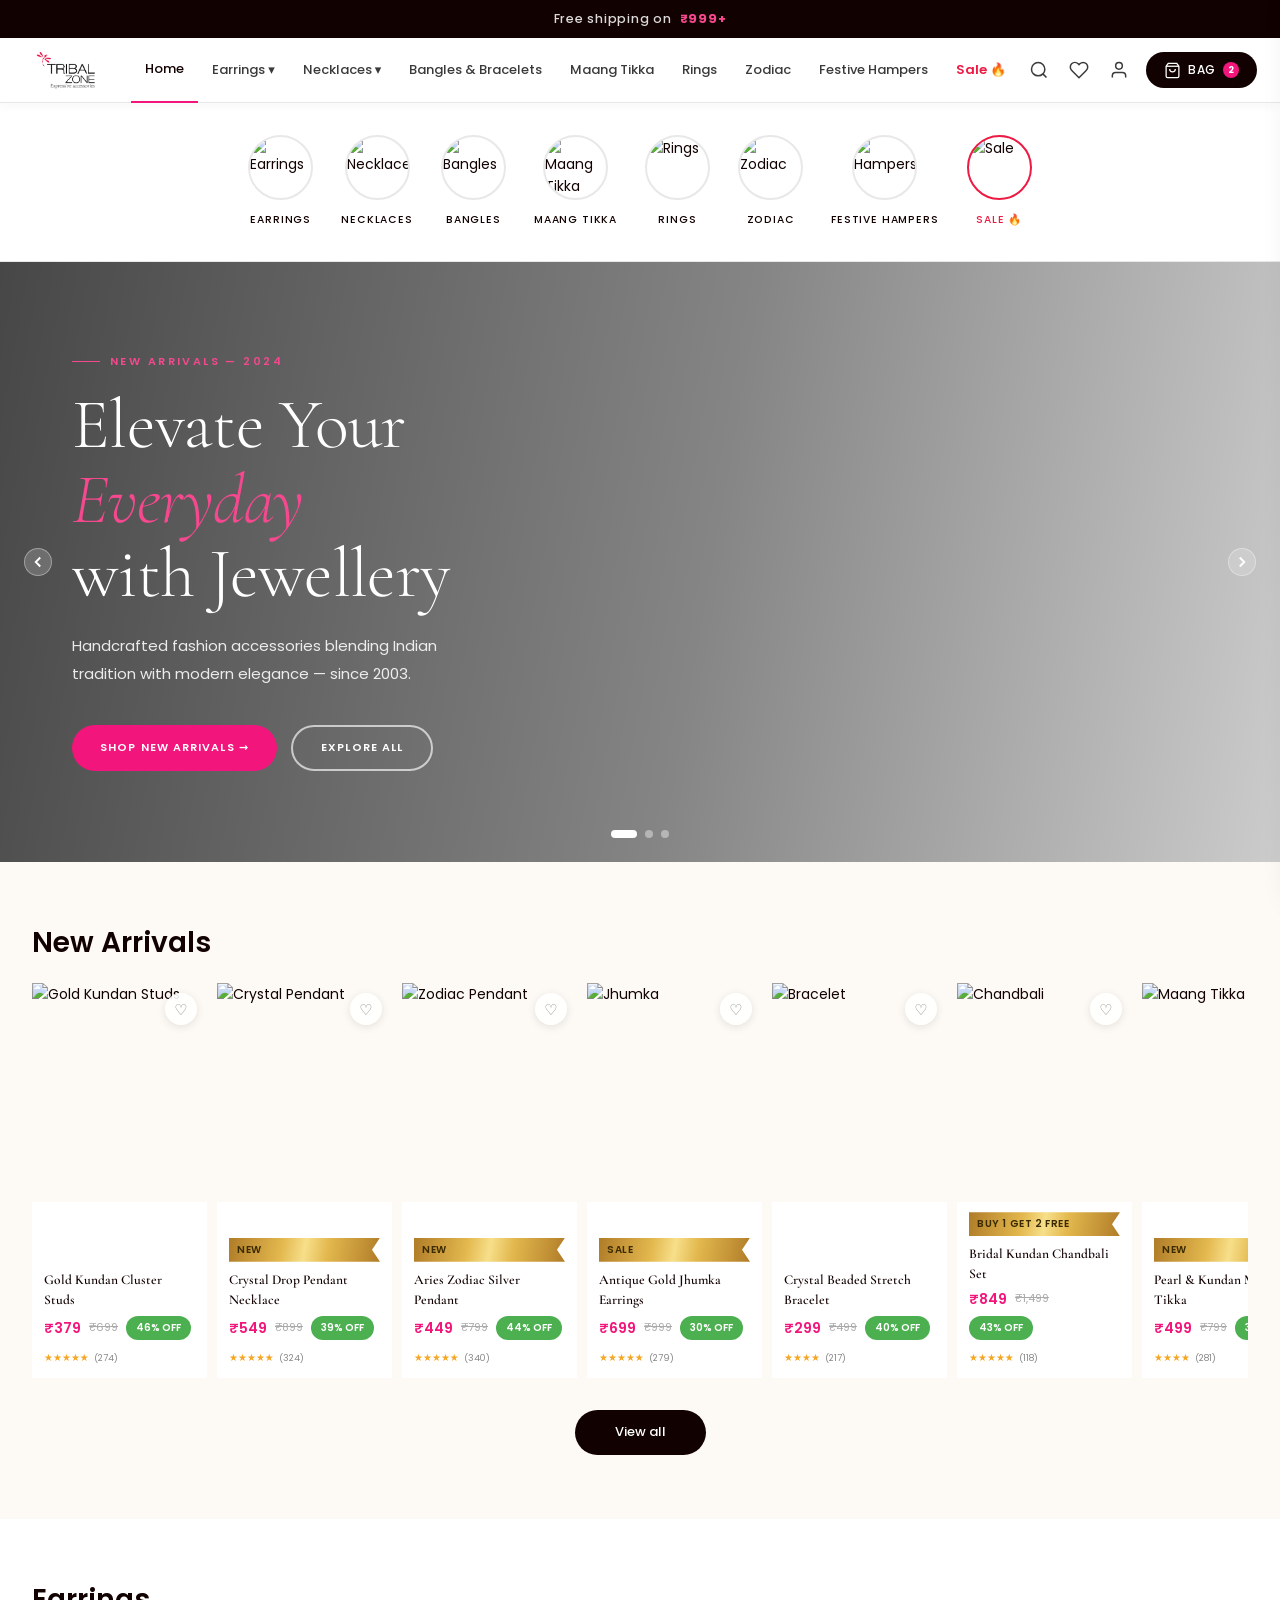
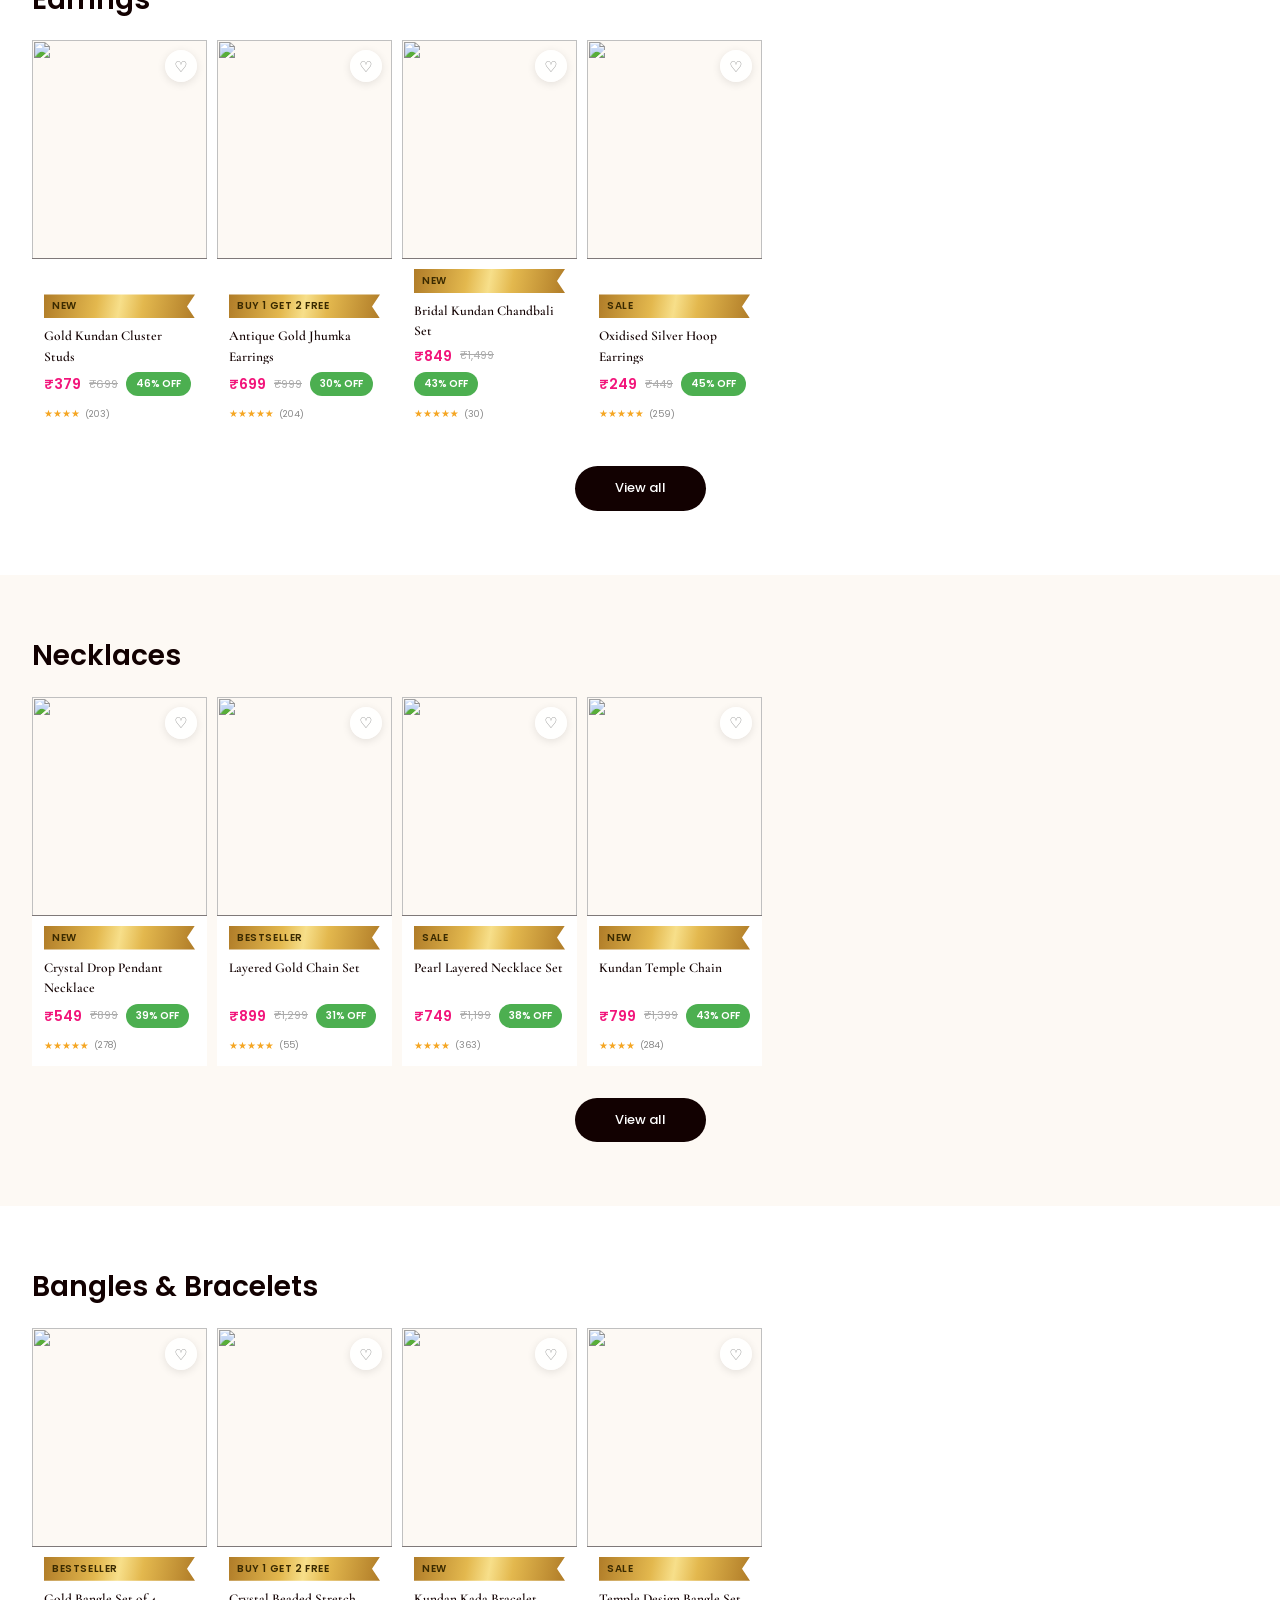
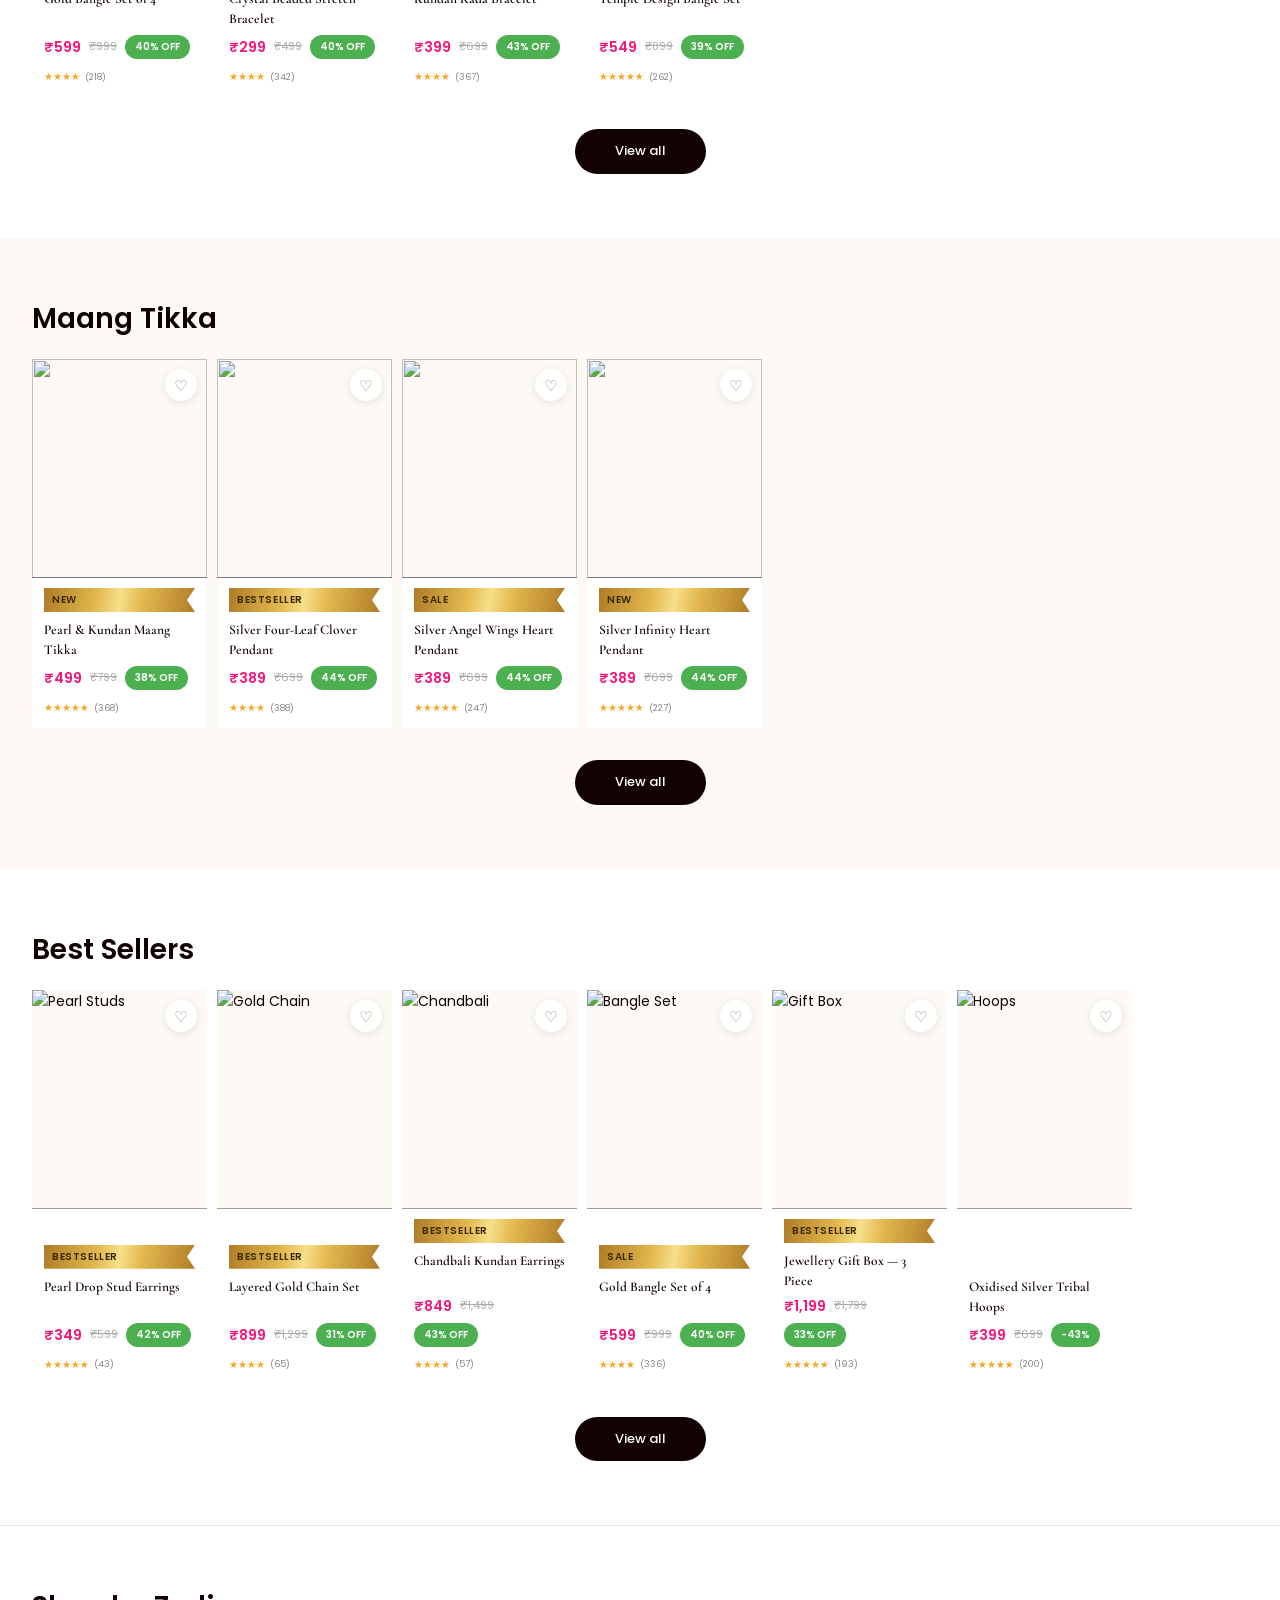
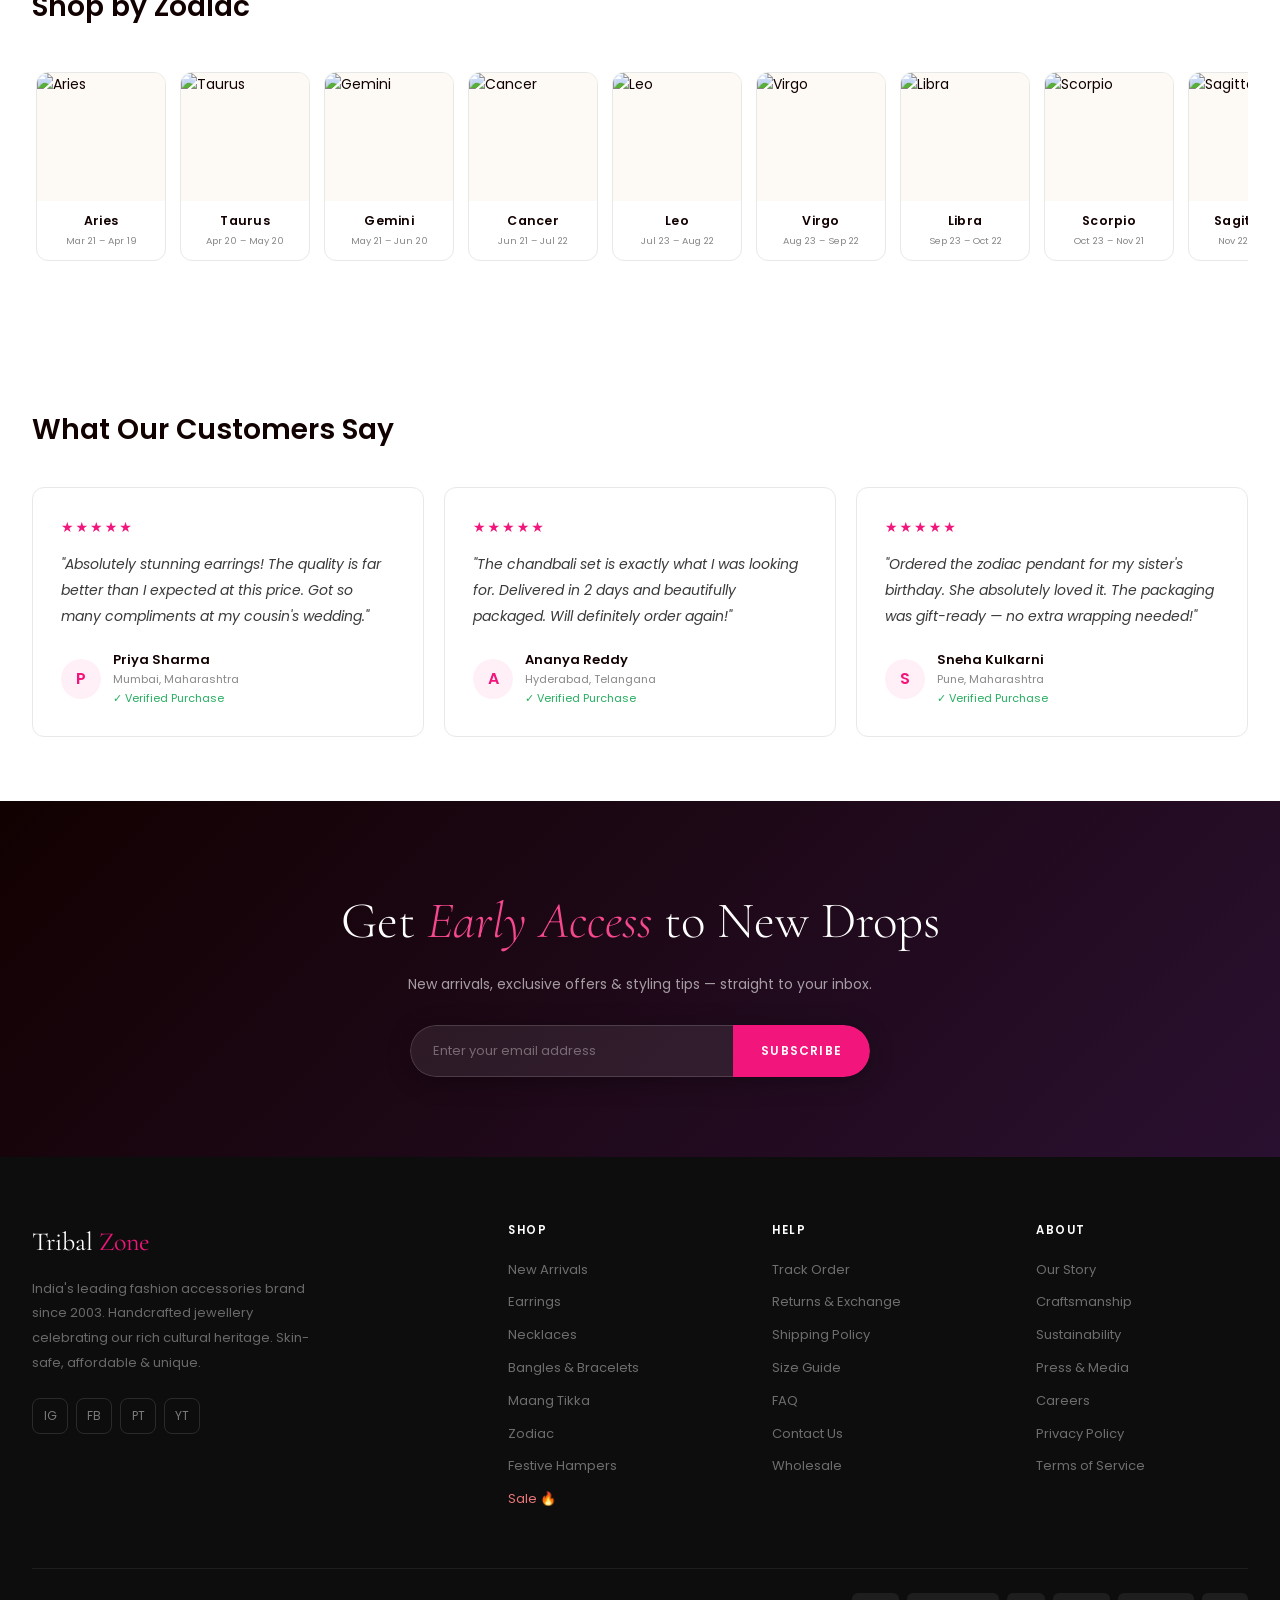
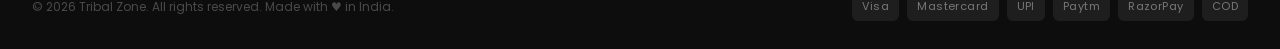
==== index.html @ 1e4b36b9 "Add random reviews and ratings (4-5 stars) to all product pages - Randomize product ratings between " ====
<!DOCTYPE html>
<html lang="en">
<head>
  <meta charset="UTF-8"/>
  <meta name="viewport" content="width=device-width, initial-scale=1.0"/>
  <title>Tribal Zone — Indian Fashion Jewellery Since 2003</title>
  <link rel="preconnect" href="https://fonts.googleapis.com"/>
  <link rel="preconnect" href="https://fonts.gstatic.com" crossorigin/>
  <link href="https://fonts.googleapis.com/css2?family=Cormorant+Garamond:ital,wght@0,300;0,400;0,600;1,300;1,400&family=Poppins:wght@300;400;500;600&display=swap" rel="stylesheet"/>
  <style>
    *, *::before, *::after { box-sizing: border-box; margin: 0; padding: 0; }
    :root {
      --gold:    #F2157B;
      --gold-lt: #f5488e;
      --gold-bg: #fff0f8;
      --cream:   #fdf9f4;
      --white:   #ffffff;
      --dark:    #120101;
      --navy:    #162950;
      --mid:     #3a3a3a;
      --muted:   #888888;
      --border:  #e8e8e8;
      --red:     #ED1A43;
      --green:   #27ae60;
      --serif:   'Cormorant Garamond', Georgia, serif;
      --sans:    'Poppins', system-ui, sans-serif;
      --radius:  12px;
    }
    html { scroll-behavior: smooth; }
    body { font-family: var(--sans); color: var(--dark); background: #fff; font-size: 14px; line-height: 1.6; }
    a { text-decoration: none; color: inherit; }
    img { display: block; max-width: 100%; }
    button { font-family: var(--sans); cursor: pointer; }

    /* ── ANNOUNCE BAR ── */
    .announce {
      background: var(--dark); color: rgba(255,255,255,.85);
      text-align: center; padding: 0 20px; font-size: 12.5px;
      letter-spacing: 0.06em; height: 38px; overflow: hidden;
      display: flex; align-items: center; justify-content: center;
      font-weight: 500;
    }
    .announce-track { display: flex; flex-direction: column; height: 18px; overflow: hidden; }
    .announce-msg {
      height: 18px; display: flex; align-items: center; justify-content: center;
      gap: 8px; flex-shrink: 0; white-space: nowrap;
      animation: aRoll 12s infinite;
    }
    .announce b { color: var(--gold-lt); }
    .announce .sep { opacity: .35; margin: 0 6px; }
    @keyframes aRoll {
      0%,28%  { transform: translateY(0); }
      33%,61% { transform: translateY(-18px); }
      66%,94% { transform: translateY(-36px); }
      100%    { transform: translateY(0); }
    }

    /* ── HEADER ── */
    .hdr {
      position: sticky; top: 0; z-index: 300;
      background: rgba(255,255,255,.98); backdrop-filter: blur(14px);
      border-bottom: 1px solid var(--border);
      box-shadow: 0 2px 12px rgba(0,0,0,.04);
    }
    .hdr-row {
      max-width: 1400px; margin: 0 auto; padding: 0 32px;
      height: 64px; display: flex; align-items: center; gap: 0;
    }
    .hdr-logo { flex-shrink: 0; display: flex; align-items: center; margin-right: 32px; }
    .hdr-logo img { height: 40px; width: auto; display: block; }
    .hdr-search { display: none; }
    .hdr-right { display: flex; align-items: center; gap: 2px; flex-shrink: 0; margin-left: auto; }
    .hdr-icon {
      background: none; border: none; padding: 9px; color: var(--mid);
      display: flex; align-items: center; position: relative;
      border-radius: 50%; transition: color .2s, background .2s;
    }
    .hdr-icon:hover { color: var(--gold); background: var(--gold-bg); }
    .cart-toggle {
      display: flex; align-items: center; gap: 7px;
      padding: 9px 18px; background: var(--dark); color: #fff;
      border: none; border-radius: 50px; font-size: 12px;
      letter-spacing: 0.05em; text-transform: uppercase; font-weight: 500;
      transition: background .2s; position: relative; margin-left: 6px;
    }
    .cart-toggle:hover { background: var(--gold); }
    .cart-toggle .bdg {
      background: var(--gold); color: #fff; font-size: 9px; font-weight: 700;
      width: 16px; height: 16px; border-radius: 50%;
      display: flex; align-items: center; justify-content: center; flex-shrink: 0;
    }
    .cart-toggle:hover .bdg { background: #fff; color: var(--gold); }
    .ham-btn { display: none; background: none; border: none; padding: 8px; color: var(--dark); }

    /* ── NAV ── */
    .nav { flex: 1; }
    .nav-inner { display: flex; align-items: center; height: 100%; }
    .nav-item { position: relative; }
    .nav-lnk {
      display: block; padding: 0 14px; font-size: 13px;
      font-weight: 500; color: var(--mid); transition: color .2s;
      white-space: nowrap; line-height: 64px;
    }
    .nav-lnk:hover { color: var(--dark); }
    .nav-lnk.active { color: var(--dark); border-bottom: 2px solid var(--gold); }
    .nav-lnk.sale { color: var(--red); font-weight: 600; }
    .nav-item:hover .nav-drop { display: block; }
    .nav-drop {
      display: none; position: absolute; top: 100%; left: 0;
      background: #fff; border: 1px solid var(--border);
      box-shadow: 0 12px 36px rgba(0,0,0,.1); min-width: 190px;
      border-radius: 0 0 10px 10px; z-index: 400; padding: 6px 0;
    }
    .nav-drop a {
      display: block; padding: 10px 20px; font-size: 13px;
      color: var(--mid); transition: all .15s;
    }
    .nav-drop a:hover { color: var(--gold); background: var(--gold-bg); padding-left: 26px; }

    /* ── MOBILE NAV DRAWER ── */
    .mob-overlay {
      display: none; position: fixed; inset: 0;
      background: rgba(0,0,0,.5); z-index: 490;
    }
    .mob-overlay.on { display: block; }
    .mob-drawer {
      position: fixed; top: 0; left: -100%; bottom: 0; width: 310px;
      background: #fff; z-index: 500; padding: 0; overflow-y: auto;
      transition: left .32s cubic-bezier(.4,0,.2,1);
      box-shadow: 4px 0 32px rgba(0,0,0,.18);
    }
    .mob-drawer.on { left: 0; }
    .mob-drawer-head {
      display: flex; align-items: center; justify-content: space-between;
      padding: 18px 20px; border-bottom: 1px solid var(--border);
    }
    .mob-close { background: none; border: none; font-size: 26px; color: var(--muted); line-height: 1; }
    .mob-nav { padding: 12px 0; }
    .mob-nav a {
      display: flex; align-items: center; justify-content: space-between;
      padding: 14px 24px; font-size: 14px; color: var(--dark);
      border-bottom: 1px solid var(--border); transition: color .15s;
    }
    .mob-nav a:hover { color: var(--gold); }
    .mob-nav .sale-m { color: var(--red); font-weight: 600; }

    /* ── CART DRAWER ── */
    .cart-overlay {
      display: none; position: fixed; inset: 0;
      background: rgba(0,0,0,.45); z-index: 600;
    }
    .cart-overlay.on { display: block; }
    .cart-drawer {
      position: fixed; top: 0; right: -420px; bottom: 0; width: 400px; max-width: 100vw;
      background: #fff; z-index: 601; display: flex; flex-direction: column;
      transition: right .32s cubic-bezier(.4,0,.2,1);
      box-shadow: -4px 0 32px rgba(0,0,0,.14);
    }
    .cart-drawer.on { right: 0; }
    .cart-drawer-head {
      display: flex; align-items: center; justify-content: space-between;
      padding: 20px 24px; border-bottom: 1px solid var(--border); flex-shrink: 0;
    }
    .cart-drawer-head h3 { font-size: 16px; font-weight: 600; letter-spacing: 0.04em; }
    .cart-close { background: none; border: none; font-size: 26px; color: var(--muted); line-height: 1; }
    .cart-items { flex: 1; overflow-y: auto; padding: 16px 24px; }
    .cart-item {
      display: flex; gap: 14px; padding: 16px 0;
      border-bottom: 1px solid var(--border);
    }
    .cart-item-img {
      width: 80px; height: 80px; border-radius: 8px; overflow: hidden;
      border: 1px solid var(--border); flex-shrink: 0; background: var(--cream);
    }
    .cart-item-img img { width: 100%; height: 100%; object-fit: cover; }
    .cart-item-info { flex: 1; min-width: 0; }
    .cart-item-name { font-size: 13px; font-weight: 500; margin-bottom: 4px; line-height: 1.4; }
    .cart-item-meta { font-size: 12px; color: var(--muted); margin-bottom: 8px; }
    .cart-item-row { display: flex; align-items: center; justify-content: space-between; }
    .cart-qty {
      display: flex; align-items: center; border: 1px solid var(--border);
      border-radius: 4px; overflow: hidden;
    }
    .cart-qty button {
      background: none; border: none; width: 28px; height: 28px;
      font-size: 16px; display: flex; align-items: center; justify-content: center;
      color: var(--mid); transition: color .15s;
    }
    .cart-qty button:hover { color: var(--gold); }
    .cart-qty span { padding: 0 10px; font-size: 13px; font-weight: 500; }
    .cart-item-price { font-size: 14px; font-weight: 700; }
    .cart-item-remove {
      background: none; border: none; color: var(--muted);
      font-size: 11px; letter-spacing: 0.04em; text-decoration: underline;
      cursor: pointer; margin-top: 6px; display: block;
      transition: color .15s;
    }
    .cart-item-remove:hover { color: var(--red); }
    .cart-footer { padding: 20px 24px; border-top: 1px solid var(--border); flex-shrink: 0; }
    .cart-subtotal {
      display: flex; justify-content: space-between;
      font-size: 15px; font-weight: 600; margin-bottom: 6px;
    }
    .cart-sub-note { font-size: 11.5px; color: var(--muted); margin-bottom: 18px; }
    .cart-checkout {
      display: block; width: 100%; padding: 15px;
      background: var(--dark); color: #fff; border: none;
      font-size: 13px; letter-spacing: 0.1em; text-transform: uppercase;
      font-weight: 600; text-align: center; border-radius: 50px;
      transition: background .2s; cursor: pointer;
    }
    .cart-checkout:hover { background: var(--gold); }
    .cart-continue {
      display: block; text-align: center; margin-top: 12px;
      font-size: 12px; color: var(--muted); transition: color .15s;
    }
    .cart-continue:hover { color: var(--gold); }
    .cart-empty { padding: 60px 24px; text-align: center; }
    .cart-empty svg { opacity: .25; margin: 0 auto 18px; }
    .cart-empty p { font-size: 14px; color: var(--muted); margin-bottom: 20px; }
    .cart-empty a {
      display: inline-block; padding: 12px 28px; background: var(--dark);
      color: #fff; font-size: 12px; letter-spacing: 0.08em; text-transform: uppercase;
      border-radius: 50px; transition: background .2s;
    }
    .cart-empty a:hover { background: var(--gold); }

    /* ── HERO ── */
    .hero { position: relative; overflow: hidden; }
    .hero-track { display: flex; transition: transform .7s cubic-bezier(.77,0,.175,1); }
    .hero-slide { min-width: 100%; height: 600px; position: relative; display: flex; align-items: center; justify-content: flex-start; }
    .hero-bg { position: absolute; inset: 0; background-size: cover; background-position: center; }
    .hero-overlay { position: absolute; inset: 0; background: linear-gradient(100deg, rgba(0,0,0,.72) 0%, rgba(0,0,0,.48) 55%, rgba(0,0,0,.2) 100%); }
    .hero-content {
      position: relative; z-index: 2; max-width: 1400px; margin: 0; padding: 0 72px; color: #fff;
    }
    .hero-eyebrow {
      display: flex; align-items: center; gap: 10px; margin-bottom: 18px;
      font-size: 11px; letter-spacing: 0.22em; text-transform: uppercase;
      color: var(--gold-lt); font-weight: 600;
    }
    .hero-eyebrow::before { content: ''; width: 28px; height: 1px; background: var(--gold-lt); }
    .hero-h1 {
      font-family: var(--serif); font-size: clamp(44px, 5.5vw, 76px);
      font-weight: 300; line-height: 1.06; margin-bottom: 20px; letter-spacing: -0.01em;
    }
    .hero-h1 em { font-style: italic; color: var(--gold-lt); }
    .hero-desc { font-size: 15px; opacity: .88; line-height: 1.85; margin-bottom: 38px; max-width: 430px; }
    .hero-btns { display: flex; gap: 14px; flex-wrap: wrap; }
    .btn-fill {
      display: inline-flex; align-items: center; gap: 8px;
      padding: 12px 28px; background: var(--gold); color: #fff; border: none;
      font-size: 11px; letter-spacing: 0.1em; text-transform: uppercase; font-weight: 600;
      border-radius: 50px; transition: all .25s;
    }
    .btn-fill:hover { background: var(--gold-lt); transform: translateY(-2px); box-shadow: 0 8px 24px rgba(242,21,123,.35); }
    .btn-outline-w {
      display: inline-flex; align-items: center;
      padding: 12px 28px; background: transparent; color: #fff;
      border: 2px solid rgba(255,255,255,.65); font-size: 11px; letter-spacing: 0.1em;
      text-transform: uppercase; font-weight: 600; border-radius: 50px; transition: all .25s;
    }
    .btn-outline-w:hover { background: #fff; color: var(--dark); border-color: #fff; }
    .hero-arr {
      position: absolute; top: 50%; transform: translateY(-50%); z-index: 10;
      background: rgba(255,255,255,.18); backdrop-filter: blur(6px);
      border: 1.5px solid rgba(255,255,255,.35); color: #fff;
      width: 28px; height: 28px; border-radius: 50%;
      display: flex; align-items: center; justify-content: center;
      cursor: pointer; transition: background .2s;
    }
    .hero-arr:hover { background: rgba(255,255,255,.34); }
    .hero-prev { left: 24px; }
    .hero-next { right: 24px; }
    .hero-dots { position: absolute; bottom: 24px; left: 50%; transform: translateX(-50%); display: flex; gap: 8px; z-index: 10; }
    .hero-dot { width: 8px; height: 8px; border-radius: 50%; background: rgba(255,255,255,.4); cursor: pointer; transition: all .3s; }
    .hero-dot.on { background: #fff; width: 26px; border-radius: 4px; }

    /* ── PERKS STRIP ── */
    .perks { background: #fff; border-bottom: 1px solid var(--border); }
    .perks-inner { max-width: 1400px; margin: 0 auto; padding: 0 32px; display: flex; align-items: stretch; justify-content: space-around; }
    .perk { display: flex; align-items: center; gap: 10px; padding: 14px 16px; flex: 1; justify-content: center; border-right: 1px solid var(--border); color: var(--mid); }
    .perk:last-child { border-right: none; }
    .perk-icon { font-size: 18px; flex-shrink: 0; }
    .perk-text strong { display: block; font-size: 12px; font-weight: 600; color: var(--dark); }
    .perk-text span { font-size: 11px; color: var(--muted); }

    /* ── SECTIONS ── */
    .sec { padding: 64px 32px; }
    .sec-cream { background: var(--cream); }
    .sec-inner { max-width: 1400px; margin: 0 auto; }
    .sec-head { text-align: left; margin-bottom: 40px; }
    .sec-tag { display: none; }
    .sec-title { font-family: var(--sans); font-size: clamp(20px, 2.5vw, 28px); font-weight: 600; line-height: 1.2; color: var(--dark); }
    .sec-title em { font-style: normal; color: var(--dark); }
    .row-head { display: flex; align-items: center; justify-content: space-between; margin-bottom: 24px; flex-wrap: wrap; gap: 12px; }
    .row-head .sec-head { text-align: left; margin-bottom: 0; }
    .view-all { font-size: 13px; font-weight: 500; color: var(--gold); border-bottom: 1px solid var(--gold); padding-bottom: 1px; }
    .view-all { font-size: 12px; font-weight: 600; color: var(--gold); letter-spacing: 0.06em; text-transform: uppercase; display: flex; align-items: center; gap: 5px; border-bottom: 1px solid var(--gold); padding-bottom: 1px; transition: gap .2s; white-space: nowrap; }
    .view-all:hover { gap: 9px; }

    /* ── CATEGORY TILES ── */
    .cat-tiles-wrap { background: #fff; padding: 32px 32px; border-bottom: 1px solid var(--border); }
    .cat-tiles { display: flex; gap: 28px; overflow-x: auto; scrollbar-width: none; max-width: 1400px; margin: 0 auto; justify-content: center; }
    .cat-tiles::-webkit-scrollbar { display: none; }
    .cat-tile { display: flex; flex-direction: column; align-items: center; gap: 12px; text-decoration: none; flex-shrink: 0; }
    .cat-tile-img { width: 65px; height: 65px; border-radius: 50%; overflow: hidden; border: 2.5px solid var(--border); transition: border-color .18s, box-shadow .18s; }
    .cat-tile-img img { width: 100%; height: 100%; object-fit: cover; transition: transform .3s; }
    .cat-tile:hover .cat-tile-img { border-color: var(--gold); box-shadow: 0 0 0 3px var(--gold-bg); }
    .cat-tile:hover .cat-tile-img img { transform: scale(1.07); }
    .cat-tile-label { font-size: 10.5px; font-weight: 500; color: var(--dark); white-space: nowrap; text-align: center; letter-spacing: 0.08em; text-transform: uppercase; }

    /* ── PRODUCT SCROLL ROW ── */
    .prod-row-wrap { position: relative; }
    .prod-row { display: flex; gap: 10px; overflow-x: auto; padding-bottom: 8px; scroll-snap-type: x mandatory; scrollbar-width: none; }
    .prod-row::-webkit-scrollbar { display: none; }
    .row-arr { display: none; }
    .row-footer { display: flex; flex-direction: column; align-items: center; gap: 14px; margin-top: 24px; }
    .row-pager { display: none; }
    .row-pager button { background: none; border: none; font-size: 16px; color: var(--mid); cursor: pointer; padding: 2px 6px; transition: color .2s; }
    .row-pager button:hover { color: var(--dark); }
    .row-pager span { display: none; }
    .row-view-all { display: inline-block; background: var(--dark); color: #fff; padding: 12px 40px; border-radius: 50px; font-size: 13px; font-weight: 500; text-decoration: none; transition: background .2s; }
    .row-view-all:hover { background: var(--gold); }

    /* ── PRODUCT CARD ── */
    .pcard {
      background: #fff; border: none;
      overflow: hidden; transition: box-shadow .25s, transform .25s;
      cursor: pointer; display: flex; flex-direction: column; color: inherit; text-decoration: none;
      scroll-snap-align: start; flex-shrink: 0;
    }
    .prod-row .pcard { width: 175px; }
    .pcard:hover { box-shadow: 0 8px 24px rgba(0,0,0,.1); transform: translateY(-2px); }
    .pcard-img { position: relative; aspect-ratio: 4/5; overflow: hidden; background: var(--cream); }
    .pcard-img .i1 { width: 100%; height: 100%; object-fit: cover; transition: opacity .4s, transform .5s; }
    .pcard-img .i2 { position: absolute; inset: 0; width: 100%; height: 100%; object-fit: cover; opacity: 0; transition: opacity .4s; }
    .pcard:hover .i1 { opacity: 0; transform: scale(1.06); }
    .pcard:hover .i2 { opacity: 1; }
    .pcard-badge {
      display: inline-block; margin-bottom: 8px;
      font-size: 10px; font-weight: 600; letter-spacing: 0.06em; text-transform: uppercase;
      padding: 4px 12px 4px 8px; border-radius: 0;
      background: linear-gradient(100deg, #b07c28 0%, #e3b84e 35%, #f7df8a 50%, #e3b84e 65%, #b07c28 100%);
      color: #3a2a00;
      clip-path: polygon(0 0, 100% 0, calc(100% - 8px) 50%, 100% 100%, 0 100%);
      position: static;
    }
    .b-sale, .b-new, .b-best, .b-bogo { background: linear-gradient(100deg, #b07c28 0%, #e3b84e 35%, #f7df8a 50%, #e3b84e 65%, #b07c28 100%); color: #3a2a00; }
    .pcard-wish {
      position: absolute; top: 10px; right: 10px;
      background: rgba(255,255,255,.9); border: none; width: 32px; height: 32px;
      border-radius: 50%; display: flex; align-items: center; justify-content: center;
      font-size: 15px; cursor: pointer; transition: all .2s; color: var(--muted);
      box-shadow: 0 2px 8px rgba(0,0,0,.1);
    }
    .pcard-wish:hover { color: var(--red); transform: scale(1.12); }
    .pcard-wish.on { color: var(--red); }
    .pcard-atb {
      position: absolute; bottom: 0; left: 0; right: 0;
      background: rgba(18,1,1,.92); color: #fff; font-size: 11px;
      letter-spacing: 0.12em; text-transform: uppercase; font-weight: 600;
      padding: 12px; text-align: center;
      transform: translateY(100%); transition: transform .28s ease;
    }
    .pcard:hover .pcard-atb { transform: translateY(0); }
    .pcard-info { padding: 10px 12px 12px; display: flex; flex-direction: column; flex-grow: 1; justify-content: flex-end; }
    .pcard-cat { display: none; }
    .pcard-name { font-size: 13.5px; font-weight: 600; line-height: 1.5; height: 38px; margin-bottom: 8px; color: var(--dark); text-decoration: none; display: -webkit-box; -webkit-line-clamp: 2; -webkit-box-orient: vertical; overflow: hidden; font-family: var(--serif); }
    .pcard-stars { color: #f5a623; font-size: 10px; margin-top: 8px; display: flex; align-items: center; gap: 5px; order: 10; }
    .pcard-stars span { color: var(--muted); font-size: 9px; }
    .pcard-price { display: flex; align-items: center; gap: 8px; flex-wrap: wrap; margin-bottom: 2px; }
    .p-now { font-size: 14px; font-weight: 600; color: var(--gold); line-height: 1; }
    .p-meta { display: contents; }
    .p-was { font-size: 11px; color: #aaa; text-decoration: line-through; }
    .p-off { font-size: 10px; color: #fff; font-weight: 600; background: #4caf50; padding: 4px 10px; border-radius: 50px; }
    .pcard-free { display: none; }
    .pcard-offer { display: none; }

    /* ── BANNER TILES (3-col) ── */
    .banners-grid { display: grid; grid-template-columns: 1fr 1fr 1fr; gap: 16px; max-width: 1400px; margin: 0 auto; padding: 0 32px 64px; }
    .banner-tile {
      position: relative; border-radius: var(--radius); overflow: hidden;
      aspect-ratio: 3/4; cursor: pointer; background-size: cover; background-position: center;
      display: flex; align-items: flex-end;
      transition: transform .3s;
    }
    .banner-tile:hover { transform: scale(1.01); }
    .banner-tile::after { content: ''; position: absolute; inset: 0; background: linear-gradient(0deg, rgba(0,0,0,.65) 0%, rgba(0,0,0,.12) 55%, transparent 100%); transition: background .3s; }
    .banner-tile:hover::after { background: linear-gradient(0deg, rgba(0,0,0,.75) 0%, rgba(0,0,0,.25) 60%, transparent 100%); }
    .banner-content { position: relative; z-index: 2; padding: 28px; color: #fff; text-align: center; width: 100%; display: flex; flex-direction: column; align-items: center; }
    .banner-tag { font-size: 10px; letter-spacing: 0.2em; text-transform: uppercase; color: var(--gold-lt); margin-bottom: 7px; font-weight: 600; }
    .banner-title { font-family: var(--serif); font-size: 26px; font-weight: 300; margin-bottom: 16px; }
    .banner-btn { display: inline-block; padding: 9px 24px; border: 1.5px solid rgba(255,255,255,.75); font-size: 11px; letter-spacing: 0.1em; text-transform: uppercase; color: #fff; border-radius: 50px; transition: all .2s; }
    .banner-btn:hover { background: #fff; color: var(--dark); border-color: #fff; }

    /* ── OFFER STRIP ── */
    .offer-strip { background: var(--gold-bg); border-top: 1px solid #f9c0d8; border-bottom: 1px solid #f9c0d8; padding: 56px 32px; text-align: center; color: var(--dark); position: relative; overflow: hidden; }
    .offer-strip::before { display: none; }
    .offer-strip-tag { display: inline-block; font-size: 10.5px; font-weight: 700; letter-spacing: .18em; text-transform: uppercase; color: var(--gold); opacity: .9; margin-bottom: 16px; position: relative; }
    .offer-strip h2 { font-family: var(--serif); font-size: clamp(36px, 5vw, 64px); font-weight: 300; margin-bottom: 16px; line-height: 1.1; color: var(--dark); }
    .offer-strip h2 em { color: var(--gold); font-style: italic; }
    .offer-strip p { font-size: 15px; color: var(--mid); margin-bottom: 36px; max-width: 460px; margin-left: auto; margin-right: auto; line-height: 1.65; }

    /* ── ZODIAC STRIP ── */
    .zodiac-sec { background: #fff; padding: 64px 0 72px; border-top: 1px solid var(--border); }
    .zodiac-inner { max-width: 1400px; margin: 0 auto; padding: 0 32px; }
    .zodiac-sec .sec-tag { color: var(--gold); }
    .zodiac-sec .sec-title { color: var(--dark); }
    .zodiac-sec .sec-title em { color: var(--gold-lt); }
    .zodiac-scroll-wrap { position: relative; margin-top: 36px; }
    .zodiac-row { display: flex; gap: 14px; overflow-x: auto; scrollbar-width: none; padding: 8px 4px 16px; }
    .zodiac-row::-webkit-scrollbar { display: none; }
    .z-card {
      display: flex; flex-direction: column; align-items: center; gap: 0;
      background: #fff; border: 1px solid var(--border);
      border-radius: 12px; width: 130px; flex-shrink: 0; cursor: pointer;
      text-decoration: none; color: var(--dark); transition: all .22s; overflow: hidden;
    }
    .z-card:hover { border-color: var(--gold); transform: translateY(-4px); box-shadow: 0 8px 24px rgba(242,21,123,.15); }
    .z-img-wrap { width: 100%; aspect-ratio: 1; overflow: hidden; background: var(--cream); }
    .z-img { width: 100%; height: 100%; object-fit: cover; transition: transform .3s; }
    .z-card:hover .z-img { transform: scale(1.07); }
    .z-info { padding: 10px 10px 12px; text-align: center; width: 100%; }
    .z-name { font-size: 12.5px; font-weight: 600; letter-spacing: .02em; }
    .z-dates { font-size: 9.5px; color: var(--muted); margin-top: 2px; }

    /* ── BRAND STORY ── */
    .brand-sec { background: #111; color: rgba(255,255,255,.72); padding: 84px 32px; }
    .brand-inner { max-width: 1400px; margin: 0 auto; display: grid; grid-template-columns: 1fr 1fr; gap: 80px; align-items: center; }
    .brand-text h2 { font-family: var(--serif); font-size: clamp(34px, 4vw, 58px); font-weight: 300; color: #fff; margin-bottom: 22px; line-height: 1.1; }
    .brand-text h2 em { color: var(--gold-lt); font-style: italic; }
    .brand-text p { font-size: 14px; line-height: 1.95; margin-bottom: 16px; opacity: .68; }
    .brand-nums { display: flex; gap: 40px; margin-top: 34px; flex-wrap: wrap; }
    .brand-num strong { display: block; font-size: 36px; font-weight: 300; color: var(--gold-lt); font-family: var(--serif); }
    .brand-num span { font-size: 12px; opacity: .5; text-transform: uppercase; letter-spacing: 0.08em; }
    .brand-img { border-radius: 20px; overflow: hidden; aspect-ratio: 4/5; }
    .brand-img img { width: 100%; height: 100%; object-fit: cover; }

    /* ── TESTIMONIALS ── */
    .testi-sec { padding: 64px 32px; }
    .testi-grid { max-width: 1400px; margin: 0 auto; display: grid; grid-template-columns: repeat(3, 1fr); gap: 20px; }
    .testi-card { background: #fff; border-radius: var(--radius); padding: 28px; border: 1px solid var(--border); transition: box-shadow .22s; }
    .testi-card:hover { box-shadow: 0 8px 28px rgba(0,0,0,.08); }
    .testi-stars { color: var(--gold); font-size: 14px; margin-bottom: 14px; letter-spacing: 2px; }
    .testi-text { font-size: 14px; line-height: 1.85; color: var(--mid); margin-bottom: 20px; font-style: italic; }
    .testi-author { display: flex; align-items: center; gap: 12px; }
    .testi-av { width: 40px; height: 40px; border-radius: 50%; background: var(--gold-bg); display: flex; align-items: center; justify-content: center; font-size: 16px; font-weight: 600; color: var(--gold); flex-shrink: 0; }
    .testi-name { font-weight: 600; font-size: 13px; }
    .testi-loc { font-size: 11px; color: var(--muted); }
    .testi-vrf { font-size: 11px; color: var(--green); margin-top: 2px; }

    /* ── NEWSLETTER ── */
    .nl-sec { background: linear-gradient(135deg, var(--dark), #2a1030); padding: 80px 32px; text-align: center; color: #fff; }
    .nl-sec h2 { font-family: var(--serif); font-size: clamp(30px, 4vw, 52px); font-weight: 300; margin-bottom: 10px; }
    .nl-sec h2 em { color: var(--gold-lt); font-style: italic; }
    .nl-sec p { font-size: 14px; opacity: .6; margin-bottom: 30px; }
    .nl-form { display: flex; max-width: 460px; margin: 0 auto; border-radius: 50px; overflow: hidden; box-shadow: 0 4px 24px rgba(0,0,0,.3); }
    .nl-input { flex: 1; padding: 15px 22px; background: rgba(255,255,255,.08); border: 1.5px solid rgba(255,255,255,.15); border-right: none; color: #fff; font-size: 13px; font-family: var(--sans); outline: none; border-radius: 50px 0 0 50px; }
    .nl-input::placeholder { color: rgba(255,255,255,.35); }
    .nl-input:focus { border-color: var(--gold); }
    .nl-btn { padding: 15px 28px; background: var(--gold); color: #fff; border: none; font-size: 12px; letter-spacing: 0.1em; text-transform: uppercase; font-family: var(--sans); cursor: pointer; transition: background .2s; border-radius: 0 50px 50px 0; font-weight: 600; }
    .nl-btn:hover { background: var(--gold-lt); }

    /* ── FOOTER ── */
    .footer { background: #0d0d0d; color: rgba(255,255,255,.5); padding: 64px 32px 28px; }
    .footer-inner { max-width: 1400px; margin: 0 auto; }
    .footer-top { display: grid; grid-template-columns: 2fr 1fr 1fr 1fr; gap: 52px; padding-bottom: 48px; border-bottom: 1px solid rgba(255,255,255,.07); }
    .footer-brand-logo { font-family: var(--serif); font-size: 26px; color: #fff; margin-bottom: 14px; display: block; }
    .footer-brand-logo span { color: var(--gold); }
    .footer-about { font-size: 13px; line-height: 1.9; color: rgba(255,255,255,.38); max-width: 280px; }
    .footer-socials { display: flex; gap: 8px; margin-top: 22px; }
    .soc-btn { width: 36px; height: 36px; border: 1px solid rgba(255,255,255,.12); border-radius: 8px; display: flex; align-items: center; justify-content: center; font-size: 12px; transition: all .2s; color: rgba(255,255,255,.45); text-decoration: none; }
    .soc-btn:hover { border-color: var(--gold); color: var(--gold); }
    .footer-col h5 { color: #fff; font-size: 11.5px; letter-spacing: 0.14em; text-transform: uppercase; margin-bottom: 18px; font-weight: 600; }
    .footer-col ul { list-style: none; }
    .footer-col li { margin-bottom: 10px; }
    .footer-col a { font-size: 13px; color: rgba(255,255,255,.4); transition: color .2s; }
    .footer-col a:hover { color: var(--gold-lt); }
    .footer-bottom { display: flex; justify-content: space-between; align-items: center; flex-wrap: wrap; gap: 12px; padding-top: 24px; }
    .footer-copy { font-size: 12px; color: rgba(255,255,255,.25); }
    .pay-chips { display: flex; gap: 8px; flex-wrap: wrap; }
    .pay-chip { background: rgba(255,255,255,.07); border-radius: 6px; padding: 5px 10px; font-size: 11px; color: rgba(255,255,255,.4); letter-spacing: 0.04em; }

    /* ── RESPONSIVE ── */
    @media (max-width: 1100px) {
      .banners-grid { grid-template-columns: 1fr 1fr; }
    }
    @media (max-width: 900px) {
      .nav { display: none; }
      .ham-btn { display: flex; }
      .hdr-search { max-width: 300px; }
      .brand-inner { grid-template-columns: 1fr; gap: 40px; }
      .testi-grid { grid-template-columns: 1fr; }
      .footer-top { grid-template-columns: 1fr 1fr; gap: 32px; }
      .hero-slide { height: 440px; }
      .hero-content { padding: 0 32px; }
      .perks-inner { flex-wrap: wrap; }
      .perk { width: 50%; border-bottom: 1px solid rgba(255,255,255,.07); }
      .banners-grid { grid-template-columns: 1fr; padding: 0 16px 40px; }
    }
    @media (max-width: 600px) {
      /* ── ANNOUNCE ── */
      .announce { height: 48px; font-size: 12px; padding: 0 12px; }
      .announce-track { height: 18px; }
      .announce-msg { height: 18px; font-size: 12px; white-space: normal; }

      /* ── HEADER — Lili Origin: hamburger LEFT, logo CENTER, icons RIGHT ── */
      .hdr-row { padding: 0 14px; gap: 0; height: 64px; position: relative; }
      .hdr-logo { margin: 0; position: absolute; left: 42%; transform: translateX(-50%); }
      .hdr-logo img { height: 50px; }
      .ham-btn { position: absolute; left: 14px; top: 50%; transform: translateY(-50%); padding: 8px; }
      .nav { display: none; }
      .hdr-right { position: absolute; right: 14px; top: 50%; transform: translateY(-50%); gap: 6px; }
      .hdr-search { display: none; }
      .hdr-icon[title="Account"] { display: none; }
      .hdr-icon { padding: 8px; }
      .hdr-icon svg { width: 22px; height: 22px; }
      .cart-toggle { padding: 8px; font-size: 0; margin-left: 0; background: none; color: var(--dark); position: relative; }
      .cart-toggle svg { stroke: var(--dark); width: 22px; height: 22px; }
      .cart-toggle .bdg { position: absolute; top: 0; right: -4px; font-size: 9px; width: 16px; height: 16px; }
      .cart-toggle:hover { background: none; color: var(--gold); }
      .cart-toggle:hover svg { stroke: var(--gold); }

      /* ── CATEGORY TILES — Lili Origin: bigger circles, dark border ── */
      .cat-tiles-wrap { padding: 20px 14px; }
      .cat-tiles { gap: 20px; justify-content: flex-start; }
      .cat-tile-img { width: 70px; height: 70px; border-width: 3px; border-color: var(--dark); }
      .cat-tile-label { font-size: 10px; font-weight: 600; }

      /* ── HERO ── */
      .hero-slide { height: 60vh; min-height: 320px; }
      .hero-content { padding: 0 20px; }
      .hero-h1 { font-size: 32px; margin-bottom: 14px; }
      .hero-eyebrow { font-size: 10px; margin-bottom: 12px; }
      .hero-desc { font-size: 13px; margin-bottom: 24px; line-height: 1.7; }
      .btn-fill { padding: 12px 28px; font-size: 11px; }
      .btn-outline-w { padding: 12px 28px; font-size: 11px; }
      .hero-arr { width: 24px; height: 24px; }
      .hero-prev { left: 12px; }
      .hero-next { right: 12px; }
      .hero-dots { bottom: 16px; gap: 6px; }

      /* ── PERKS — hide on mobile like Lili Origin ── */
      .perks { display: none; }

      /* ── SECTIONS — centered titles like Lili Origin ── */
      .sec { padding: 40px 14px; }
      .sec-head, .row-head .sec-head { margin-bottom: 16px; text-align: center; }
      .sec-title { font-size: 22px; }
      .row-head { margin-bottom: 16px; flex-direction: column; align-items: center; }
      .view-all { display: none; }

      /* ── PRODUCT ROW — big cards like Lili Origin ── */
      .prod-row { gap: 8px; padding: 0 0 8px; }
      .prod-row .pcard { width: 170px; }
      .row-arr { display: none !important; }
      .row-pager { display: flex; }

      /* ── PRODUCT CARD — match Lili Origin sizing ── */
      .pcard-img { aspect-ratio: 4/5; }
      .pcard-info { padding: 10px 12px 12px; }
      .pcard-badge { font-size: 10px; padding: 4px 12px 4px 8px; margin-bottom: 6px; }
      .pcard-name { font-size: 14px; min-height: auto; margin-bottom: 6px; font-weight: 600; }
      .p-now { font-size: 16px; font-weight: 700; }
      .p-was { font-size: 12px; }
      .p-off { font-size: 10px; padding: 4px 10px; }
      .pcard-stars { font-size: 12px; margin-top: 8px; letter-spacing: 2px; }
      .pcard-stars span { font-size: 10px; }
      .pcard-wish { width: 36px; height: 36px; font-size: 16px; top: 10px; right: 10px; }

      /* ── VIEW ALL + PAGER ROW ── */
      .row-footer { margin-top: 20px; gap: 14px; }
      .row-view-all { padding: 14px 48px; font-size: 13px; font-weight: 600; }

      /* ── ZODIAC SECTION ── */
      .zodiac-row { gap: 10px; }
      .zodiac-card { min-width: 130px; }

      /* ── TESTIMONIALS ── */
      .testi-grid { grid-template-columns: 1fr; gap: 14px; }

      /* ── NEWSLETTER ── */
      .nl-sec { padding: 40px 14px; }

      /* ── FOOTER ── */
      .footer { padding: 40px 14px 20px; }
      .footer-top { grid-template-columns: 1fr; gap: 24px; }
      .footer-col h5 { font-size: 11px; margin-bottom: 14px; }
      .footer-col a { font-size: 12px; }
      .footer-bottom { padding-top: 16px; }
      .brand-nums { gap: 24px; }
    }
  </style>
</head>
<body>

<!-- ANNOUNCE BAR -->
<div class="announce">
  <div class="announce-track">
    <div class="announce-msg">Free shipping on <b>₹999+</b></div>
    <div class="announce-msg">Code <b>TRIBAL10</b> for 10% off</div>
    <div class="announce-msg">Handcrafted in India since <b>2003</b></div>
  </div>
</div>

<!-- HEADER -->
<header class="hdr" id="siteHeader">
  <div class="hdr-row">
    <button class="ham-btn" id="hamBtn" onclick="openMob()">
      <svg width="22" height="22" fill="none" stroke="currentColor" stroke-width="2" viewBox="0 0 24 24"><line x1="3" y1="6" x2="21" y2="6"/><line x1="3" y1="12" x2="21" y2="12"/><line x1="3" y1="18" x2="21" y2="18"/></svg>
    </button>
    <a href="index.html" class="hdr-logo"><img src="logo_2.png" alt="Tribal Zone"/></a>

    <nav class="nav">
      <div class="nav-inner">
        <div class="nav-item"><a href="index.html" class="nav-lnk active">Home</a></div>
        <div class="nav-item">
          <a href="collection-earrings.html" class="nav-lnk">Earrings ▾</a>
          <div class="nav-drop">
            <a href="collection-earrings.html">Jhumkas</a>
            <a href="collection-earrings.html">Studs</a>
            <a href="collection-earrings.html">Hoops</a>
            <a href="collection-earrings.html">Chandbalis</a>
            <a href="collection-earrings.html">Danglers</a>
          </div>
        </div>
        <div class="nav-item">
          <a href="collection-necklaces.html" class="nav-lnk">Necklaces ▾</a>
          <div class="nav-drop">
            <a href="collection-necklaces.html">Chokers</a>
            <a href="collection-necklaces.html">Long Chains</a>
            <a href="collection-necklaces.html">Layered Sets</a>
            <a href="collection-necklaces.html">Temple Jewellery</a>
          </div>
        </div>
        <div class="nav-item"><a href="collection-bangles.html" class="nav-lnk">Bangles &amp; Bracelets</a></div>
        <div class="nav-item"><a href="collection-maangtikka.html" class="nav-lnk">Maang Tikka</a></div>
        <div class="nav-item"><a href="collection-rings.html" class="nav-lnk">Rings</a></div>
        <div class="nav-item"><a href="collection-zodiac.html" class="nav-lnk">Zodiac</a></div>
        <div class="nav-item"><a href="collection-hampers.html" class="nav-lnk">Festive Hampers</a></div>
        <div class="nav-item"><a href="collection-sale.html" class="nav-lnk sale">Sale 🔥</a></div>
      </div>
    </nav>

    <div class="hdr-right">
      <button class="hdr-icon" title="Search">
        <svg width="20" height="20" fill="none" stroke="currentColor" stroke-width="1.8" viewBox="0 0 24 24"><circle cx="11" cy="11" r="8"/><path d="m21 21-4.35-4.35"/></svg>
      </button>
      <button class="hdr-icon" title="Wishlist">
        <svg width="20" height="20" fill="none" stroke="currentColor" stroke-width="1.8" viewBox="0 0 24 24"><path d="M20.84 4.61a5.5 5.5 0 0 0-7.78 0L12 5.67l-1.06-1.06a5.5 5.5 0 0 0-7.78 7.78l1.06 1.06L12 21.23l7.78-7.78 1.06-1.06a5.5 5.5 0 0 0 0-7.78z"/></svg>
      </button>
      <button class="hdr-icon" title="Account">
        <svg width="20" height="20" fill="none" stroke="currentColor" stroke-width="1.8" viewBox="0 0 24 24"><path d="M20 21v-2a4 4 0 0 0-4-4H8a4 4 0 0 0-4 4v2"/><circle cx="12" cy="7" r="4"/></svg>
      </button>
      <button class="cart-toggle" id="cartToggle" onclick="openCart()">
        <svg width="17" height="17" fill="none" stroke="currentColor" stroke-width="1.8" viewBox="0 0 24 24"><path d="M6 2L3 6v14a2 2 0 002 2h14a2 2 0 002-2V6l-3-4z"/><line x1="3" y1="6" x2="21" y2="6"/><path d="M16 10a4 4 0 01-8 0"/></svg>
        Bag <span class="bdg" id="cartCount">2</span>
      </button>
    </div>
  </div>
</header>

<!-- MOBILE DRAWER -->
<div class="mob-overlay" id="mobOverlay" onclick="closeMob()"></div>
<div class="mob-drawer" id="mobDrawer">
  <div class="mob-drawer-head">
    <a href="index.html"><img src="logo_2.png" alt="Tribal Zone" style="height:40px;width:auto;"/></a>
    <button class="mob-close" onclick="closeMob()">×</button>
  </div>
  <nav class="mob-nav">
    <a href="index.html">New Arrivals</a>
    <a href="collection-earrings.html">Earrings</a>
    <a href="collection-necklaces.html">Necklaces</a>
    <a href="collection-bangles.html">Bangles &amp; Bracelets</a>
    <a href="collection-maangtikka.html">Maang Tikka</a>
    <a href="collection-rings.html">Rings</a>
    <a href="collection-zodiac.html">Zodiac</a>
    <a href="collection-hampers.html">Festive Hampers 🎁</a>
    <a href="collection-sale.html" class="sale-m">Sale 🔥</a>
  </nav>
</div>

<!-- CART DRAWER -->
<div class="cart-overlay" id="cartOverlay" onclick="closeCart()"></div>
<div class="cart-drawer" id="cartDrawer">
  <div class="cart-drawer-head">
    <h3>Your Bag (2)</h3>
    <button class="cart-close" onclick="closeCart()">×</button>
  </div>
  <div class="cart-items">
    <div class="cart-item">
      <div class="cart-item-img"><img src="https://cdn.shopify.com/s/files/1/0301/2793/files/TZHC4351-5_1.jpg?v=1780742553" alt="Gold Kundan Studs"/></div>
      <div class="cart-item-info">
        <div class="cart-item-name">Gold Kundan Cluster Studs</div>
        <div class="cart-item-meta">Color: Gold · Size: Free Size</div>
        <div class="cart-item-row">
          <div class="cart-qty">
            <button onclick="cartQty(this,-1)">−</button>
            <span>1</span>
            <button onclick="cartQty(this,1)">+</button>
          </div>
          <div class="cart-item-price">₹379</div>
        </div>
        <button class="cart-item-remove">Remove</button>
      </div>
    </div>
    <div class="cart-item">
      <div class="cart-item-img"><img src="https://cdn.shopify.com/s/files/1/0301/2793/files/Creative_e0be92f9-4e21-488f-9628-99cdf0fd33d8.jpg?v=1781088637" alt="Kundan Jhumka"/></div>
      <div class="cart-item-info">
        <div class="cart-item-name">Antique Gold Jhumka Earrings</div>
        <div class="cart-item-meta">Color: Antique Gold · Size: Free Size</div>
        <div class="cart-item-row">
          <div class="cart-qty">
            <button onclick="cartQty(this,-1)">−</button>
            <span>1</span>
            <button onclick="cartQty(this,1)">+</button>
          </div>
          <div class="cart-item-price">₹699</div>
        </div>
        <button class="cart-item-remove">Remove</button>
      </div>
    </div>
  </div>
  <div class="cart-footer">
    <div class="cart-subtotal"><span>Subtotal</span><span>₹1,078</span></div>
    <div class="cart-sub-note">Shipping &amp; taxes calculated at checkout</div>
    <button class="cart-checkout">Proceed to Checkout →</button>
    <a href="collection-earrings.html" class="cart-continue">Continue Shopping</a>
  </div>
</div>

<!-- CATEGORY TILES -->
<div class="cat-tiles-wrap">
  <div class="cat-tiles">
    <a href="collection-earrings.html" class="cat-tile"><div class="cat-tile-img"><img src="https://cdn.shopify.com/s/files/1/0301/2793/files/Creative_46df76f1-5aa8-44cb-9404-46bdeed4d4a1.jpg?v=1781081928" alt="Earrings"/></div><div class="cat-tile-label">Earrings</div></a>
    <a href="collection-necklaces.html" class="cat-tile"><div class="cat-tile-img"><img src="https://cdn.shopify.com/s/files/1/0301/2793/files/TZHC4351-12_1.jpg?v=1781003688" alt="Necklaces"/></div><div class="cat-tile-label">Necklaces</div></a>
    <a href="collection-bangles.html" class="cat-tile"><div class="cat-tile-img"><img src="https://cdn.shopify.com/s/files/1/0301/2793/files/TZHC4351-1_1_fce770d0-a2ae-4647-97f6-cf0bfc1d4d0e.jpg?v=1781003306" alt="Bangles"/></div><div class="cat-tile-label">Bangles</div></a>
    <a href="collection-maangtikka.html" class="cat-tile"><div class="cat-tile-img"><img src="https://cdn.shopify.com/s/files/1/0301/2793/files/TZ4383-20_1.jpg?v=1780924019" alt="Maang Tikka"/></div><div class="cat-tile-label">Maang Tikka</div></a>
    <a href="collection-rings.html" class="cat-tile"><div class="cat-tile-img"><img src="https://cdn.shopify.com/s/files/1/0301/2793/files/TZ4383-15_1.jpg?v=1780923676" alt="Rings"/></div><div class="cat-tile-label">Rings</div></a>
    <a href="collection-zodiac.html" class="cat-tile"><div class="cat-tile-img"><img src="https://cdn.shopify.com/s/files/1/0301/2793/products/Y1A93311.jpg" alt="Zodiac"/></div><div class="cat-tile-label">Zodiac</div></a>
    <a href="collection-hampers.html" class="cat-tile"><div class="cat-tile-img"><img src="https://cdn.shopify.com/s/files/1/0301/2793/files/TZ4383-19_1.jpg?v=1780923056" alt="Hampers"/></div><div class="cat-tile-label">Festive Hampers</div></a>
    <a href="collection-sale.html" class="cat-tile"><div class="cat-tile-img" style="border-color:var(--red)"><img src="https://cdn.shopify.com/s/files/1/0301/2793/files/TZ4383-21_1.jpg?v=1780922334" alt="Sale"/></div><div class="cat-tile-label" style="color:var(--red)">Sale 🔥</div></a>
  </div>
</div>

<!-- HERO CAROUSEL -->
<section class="hero">
  <div class="hero-track" id="heroTrack">

    <div class="hero-slide">
      <div class="hero-bg" style="background-image:url('https://cdn.shopify.com/s/files/1/0301/2793/files/TZHC4351-5_1.jpg?v=1780742553')"></div>
      <div class="hero-overlay"></div>
      <div class="hero-content">
        <div class="hero-eyebrow">New Arrivals — 2024</div>
        <h1 class="hero-h1">Elevate Your<br/><em>Everyday</em><br/>with Jewellery</h1>
        <p class="hero-desc">Handcrafted fashion accessories blending Indian tradition with modern elegance — since 2003.</p>
        <div class="hero-btns">
          <a href="collection-earrings.html" class="btn-fill">Shop New Arrivals →</a>
          <a href="collection-earrings.html" class="btn-outline-w">Explore All</a>
        </div>
      </div>
    </div>

    <div class="hero-slide">
      <div class="hero-bg" style="background-image:url('https://cdn.shopify.com/s/files/1/0301/2793/files/Creative_e0be92f9-4e21-488f-9628-99cdf0fd33d8.jpg?v=1781088637')"></div>
      <div class="hero-overlay"></div>
      <div class="hero-content">
        <div class="hero-eyebrow">Limited Time Offer</div>
        <h1 class="hero-h1">Up to<br/><em>50% Off</em><br/>Sale is Live</h1>
        <p class="hero-desc">Shop our biggest sale of the season. Stunning earrings, necklaces &amp; more at unbeatable prices.</p>
        <div class="hero-btns">
          <a href="collection-sale.html" class="btn-fill">Shop the Sale →</a>
        </div>
      </div>
    </div>

    <div class="hero-slide">
      <div class="hero-bg" style="background-image:url('https://cdn.shopify.com/s/files/1/0301/2793/files/Creative_46df76f1-5aa8-44cb-9404-46bdeed4d4a1.jpg?v=1781081928')"></div>
      <div class="hero-overlay"></div>
      <div class="hero-content">
        <div class="hero-eyebrow">Celestial Collection</div>
        <h1 class="hero-h1">Wear Your<br/><em>Zodiac</em><br/>Story</h1>
        <p class="hero-desc">Meaningful pendants for all 12 star signs. The perfect personalised gift for someone special.</p>
        <div class="hero-btns">
          <a href="collection-zodiac.html" class="btn-fill">Shop Zodiac →</a>
        </div>
      </div>
    </div>

  </div>
  <button class="hero-arr hero-prev" onclick="heroMove(-1)">
    <svg width="18" height="18" fill="none" stroke="currentColor" stroke-width="2.5" viewBox="0 0 24 24"><path d="m15 18-6-6 6-6"/></svg>
  </button>
  <button class="hero-arr hero-next" onclick="heroMove(1)">
    <svg width="18" height="18" fill="none" stroke="currentColor" stroke-width="2.5" viewBox="0 0 24 24"><path d="m9 18 6-6-6-6"/></svg>
  </button>
  <div class="hero-dots" id="heroDots">
    <div class="hero-dot on" onclick="heroGo(0)"></div>
    <div class="hero-dot" onclick="heroGo(1)"></div>
    <div class="hero-dot" onclick="heroGo(2)"></div>
  </div>
</section>


<!-- NEW ARRIVALS ROW -->
<section class="sec sec-cream">
  <div class="sec-inner">
    <div class="row-head">
      <div class="sec-head">
        <h2 class="sec-title">New Arrivals</h2>
      </div>
      
    </div>
    <div class="prod-row-wrap">
      <button class="row-arr row-prev" onclick="scrollRow('newRow',-1)">
        <svg width="16" height="16" fill="none" stroke="currentColor" stroke-width="2.5" viewBox="0 0 24 24"><path d="m15 18-6-6 6-6"/></svg>
      </button>
      <div class="prod-row" id="newRow">

        <a class="pcard" href="product.html">
          <div class="pcard-img">
            <img class="i1" src="https://cdn.shopify.com/s/files/1/0301/2793/files/TZHC4351-5_1.jpg?v=1780742553" alt="Gold Kundan Studs"/>
            <img class="i2" src="https://cdn.shopify.com/s/files/1/0301/2793/files/TZHC4351-5_2.jpg?v=1780742552" alt="hover"/>
            
            <button class="pcard-wish" onclick="event.preventDefault();toggleWish(this)">♡</button>
            <div class="pcard-atb">Add to Bag</div>
          </div>
          <div class="pcard-info">
            <div class="pcard-cat">Earrings</div>
            <div class="pcard-name">Gold Kundan Cluster Studs</div>
            <div class="pcard-stars">★★★★★ <span>(128)</span></div>
            <div class="pcard-price"><span class="p-now">₹379</span><div class="p-meta"><span class="p-was">₹699</span><span class="p-off">46% OFF</span></div></div>
            <div class="pcard-free">✓ Free delivery</div>
          </div>
        </a>

        <a class="pcard" href="product.html">
          <div class="pcard-img">
            <img class="i1" src="https://cdn.shopify.com/s/files/1/0301/2793/files/Creative_e0be92f9-4e21-488f-9628-99cdf0fd33d8.jpg?v=1781088637" alt="Crystal Pendant"/>
            <img class="i2" src="https://cdn.shopify.com/s/files/1/0301/2793/files/DSC00853.jpg?v=1781088637" alt="hover"/>
            
            <button class="pcard-wish" onclick="event.preventDefault();toggleWish(this)">♡</button>
            <div class="pcard-atb">Add to Bag</div>
          </div>
          <div class="pcard-info">
            <span class="pcard-badge b-new">New</span>
            <div class="pcard-cat">Necklaces</div>
            <div class="pcard-name">Crystal Drop Pendant Necklace</div>
            <div class="pcard-stars">★★★★ <span>(84)</span></div>
            <div class="pcard-price"><span class="p-now">₹549</span><div class="p-meta"><span class="p-was">₹899</span><span class="p-off">39% OFF</span></div></div>
            <div class="pcard-free">✓ Free delivery</div>
          </div>
        </a>

        <a class="pcard" href="product.html">
          <div class="pcard-img">
            <img class="i1" src="https://cdn.shopify.com/s/files/1/0301/2793/files/Creative_46df76f1-5aa8-44cb-9404-46bdeed4d4a1.jpg?v=1781081928" alt="Zodiac Pendant"/>
            <img class="i2" src="https://cdn.shopify.com/s/files/1/0301/2793/files/DSC04132.jpg?v=1781081928" alt="hover"/>
            
            <button class="pcard-wish" onclick="event.preventDefault();toggleWish(this)">♡</button>
            <div class="pcard-atb">Add to Bag</div>
          </div>
          <div class="pcard-info">
            <span class="pcard-badge b-new">New</span>
            <div class="pcard-cat">Zodiac</div>
            <div class="pcard-name">Aries Zodiac Silver Pendant</div>
            <div class="pcard-stars">★★★★★ <span>(56)</span></div>
            <div class="pcard-price"><span class="p-now">₹449</span><div class="p-meta"><span class="p-was">₹799</span><span class="p-off">44% OFF</span></div></div>
            <div class="pcard-free">✓ Free delivery</div>
          </div>
        </a>

        <a class="pcard" href="product.html">
          <div class="pcard-img">
            <img class="i1" src="https://cdn.shopify.com/s/files/1/0301/2793/files/TZHC4351-12_1.jpg?v=1781003688" alt="Jhumka"/>
            <img class="i2" src="https://cdn.shopify.com/s/files/1/0301/2793/files/TZHC4351-12_2.jpg?v=1781003688" alt="hover"/>
            
            <button class="pcard-wish" onclick="event.preventDefault();toggleWish(this)">♡</button>
            <div class="pcard-atb">Add to Bag</div>
          </div>
          <div class="pcard-info">
            <span class="pcard-badge b-sale">Sale</span>
            <div class="pcard-cat">Ethnic</div>
            <div class="pcard-name">Antique Gold Jhumka Earrings</div>
            <div class="pcard-stars">★★★★★ <span>(203)</span></div>
            <div class="pcard-price"><span class="p-now">₹699</span><div class="p-meta"><span class="p-was">₹999</span><span class="p-off">30% OFF</span></div></div>
            <div class="pcard-offer">🎁 Buy 1 Get 2 Free</div>
          </div>
        </a>

        <a class="pcard" href="product.html">
          <div class="pcard-img">
            <img class="i1" src="https://cdn.shopify.com/s/files/1/0301/2793/files/TZHC4351-1_1_fce770d0-a2ae-4647-97f6-cf0bfc1d4d0e.jpg?v=1781003306" alt="Bracelet"/>
            <img class="i2" src="https://cdn.shopify.com/s/files/1/0301/2793/files/TZHC4351-1_2_f83eb5ae-9dbd-4ce4-9d25-0aeb54756e89.jpg?v=1781003305" alt="hover"/>
            <button class="pcard-wish" onclick="event.preventDefault();toggleWish(this)">♡</button>
            <div class="pcard-atb">Add to Bag</div>
          </div>
          <div class="pcard-info">
            <div class="pcard-cat">Bracelets</div>
            <div class="pcard-name">Crystal Beaded Stretch Bracelet</div>
            <div class="pcard-stars">★★★★★ <span>(91)</span></div>
            <div class="pcard-price"><span class="p-now">₹299</span><div class="p-meta"><span class="p-was">₹499</span><span class="p-off">40% OFF</span></div></div>
            <div class="pcard-free">✓ Free delivery</div>
          </div>
        </a>

        <a class="pcard" href="product.html">
          <div class="pcard-img">
            <img class="i1" src="https://cdn.shopify.com/s/files/1/0301/2793/files/TZ4383-20_1.jpg?v=1780924019" alt="Chandbali"/>
            <img class="i2" src="https://cdn.shopify.com/s/files/1/0301/2793/files/TZ4383-20_2.jpg?v=1780924019" alt="hover"/>
            
            <button class="pcard-wish" onclick="event.preventDefault();toggleWish(this)">♡</button>
            <div class="pcard-atb">Add to Bag</div>
          </div>
          <div class="pcard-info">
            <span class="pcard-badge b-bogo">Buy 1 Get 2 Free</span>
            <div class="pcard-cat">Ethnic</div>
            <div class="pcard-name">Bridal Kundan Chandbali Set</div>
            <div class="pcard-stars">★★★★★ <span>(67)</span></div>
            <div class="pcard-price"><span class="p-now">₹849</span><div class="p-meta"><span class="p-was">₹1,499</span><span class="p-off">43% OFF</span></div></div>
          </div>
        </a>

        <a class="pcard" href="product.html">
          <div class="pcard-img">
            <img class="i1" src="https://cdn.shopify.com/s/files/1/0301/2793/files/TZ4383-15_1.jpg?v=1780923676" alt="Maang Tikka"/>
            <img class="i2" src="https://cdn.shopify.com/s/files/1/0301/2793/files/TZ4383-15_2.jpg?v=1780923676" alt="hover"/>
            
            <button class="pcard-wish" onclick="event.preventDefault();toggleWish(this)">♡</button>
            <div class="pcard-atb">Add to Bag</div>
          </div>
          <div class="pcard-info">
            <span class="pcard-badge b-new">New</span>
            <div class="pcard-cat">Maang Tikka</div>
            <div class="pcard-name">Pearl &amp; Kundan Maang Tikka</div>
            <div class="pcard-stars">★★★★★ <span>(44)</span></div>
            <div class="pcard-price"><span class="p-now">₹499</span><div class="p-meta"><span class="p-was">₹799</span><span class="p-off">38% OFF</span></div></div>
          </div>
        </a>

      </div>
      <button class="row-arr row-next" onclick="scrollRow('newRow',1)">
        <svg width="16" height="16" fill="none" stroke="currentColor" stroke-width="2.5" viewBox="0 0 24 24"><path d="m9 18 6-6-6-6"/></svg>
      </button>
    </div>
    <div class="row-footer">
      <div class="row-pager"><button onclick="scrollRow('newRow',-1)">‹</button><span>1/5</span><button onclick="scrollRow('newRow',1)">›</button></div>
      <a href="collection-earrings.html" class="row-view-all">View all</a>
    </div>
  </div>
</section>

<!-- EARRINGS ROW -->
<section class="sec">
  <div class="sec-inner">
    <div class="row-head">
      <div class="sec-head"><h2 class="sec-title">Earrings</h2></div>
      
    </div>
    <div class="prod-row-wrap">
      <button class="row-arr row-prev" onclick="scrollRow('earRow',-1)"><svg width="16" height="16" fill="none" stroke="currentColor" stroke-width="2.5" viewBox="0 0 24 24"><path d="m15 18-6-6 6-6"/></svg></button>
      <div class="prod-row" id="earRow">
        <a class="pcard" href="product.html"><div class="pcard-img"><img class="i1" src="https://cdn.shopify.com/s/files/1/0301/2793/files/TZ4383-19_1.jpg?v=1780923056" alt=""/><img class="i2" src="https://cdn.shopify.com/s/files/1/0301/2793/files/TZ4383-19_2.jpg?v=1780923056" alt=""/><button class="pcard-wish" onclick="event.preventDefault();toggleWish(this)">♡</button><div class="pcard-atb">Add to Bag</div></div><div class="pcard-info"><span class="pcard-badge b-new">New</span><div class="pcard-cat"></div><div class="pcard-name">Gold Kundan Cluster Studs</div><div class="pcard-stars">★★★★★ <span>(128)</span></div><div class="pcard-price"><span class="p-now">₹379</span><div class="p-meta"><span class="p-was">₹699</span><span class="p-off">46% OFF</span></div></div><div class="pcard-free">✓ Free delivery</div></div></a>
        <a class="pcard" href="product.html"><div class="pcard-img"><img class="i1" src="https://cdn.shopify.com/s/files/1/0301/2793/files/TZ4383-21_1.jpg?v=1780922334" alt=""/><img class="i2" src="https://cdn.shopify.com/s/files/1/0301/2793/files/TZ4383-21_2.jpg?v=1780922334" alt=""/><button class="pcard-wish" onclick="event.preventDefault();toggleWish(this)">♡</button><div class="pcard-atb">Add to Bag</div></div><div class="pcard-info"><span class="pcard-badge b-bogo">Buy 1 Get 2 Free</span><div class="pcard-cat"></div><div class="pcard-name">Antique Gold Jhumka Earrings</div><div class="pcard-stars">★★★★★ <span>(203)</span></div><div class="pcard-price"><span class="p-now">₹699</span><div class="p-meta"><span class="p-was">₹999</span><span class="p-off">30% OFF</span></div></div><div class="pcard-offer">🎁 Buy 1 Get 2 Free</div></div></a>
        <a class="pcard" href="product.html"><div class="pcard-img"><img class="i1" src="https://cdn.shopify.com/s/files/1/0301/2793/files/ER-33370_1.jpg?v=1780921856" alt=""/><img class="i2" src="https://cdn.shopify.com/s/files/1/0301/2793/files/ER-33370_2.jpg?v=1780921856" alt=""/><button class="pcard-wish" onclick="event.preventDefault();toggleWish(this)">♡</button><div class="pcard-atb">Add to Bag</div></div><div class="pcard-info"><span class="pcard-badge b-new">New</span><div class="pcard-cat"></div><div class="pcard-name">Bridal Kundan Chandbali Set</div><div class="pcard-stars">★★★★★ <span>(67)</span></div><div class="pcard-price"><span class="p-now">₹849</span><div class="p-meta"><span class="p-was">₹1,499</span><span class="p-off">43% OFF</span></div></div></div></a>
        <a class="pcard" href="product.html"><div class="pcard-img"><img class="i1" src="https://cdn.shopify.com/s/files/1/0301/2793/files/TZ4361-005_1.jpg?v=1780921227" alt=""/><img class="i2" src="https://cdn.shopify.com/s/files/1/0301/2793/files/TZ4361-005_2.jpg?v=1780921227" alt=""/><button class="pcard-wish" onclick="event.preventDefault();toggleWish(this)">♡</button><div class="pcard-atb">Add to Bag</div></div><div class="pcard-info"><span class="pcard-badge b-sale">Sale</span><div class="pcard-cat"></div><div class="pcard-name">Oxidised Silver Hoop Earrings</div><div class="pcard-stars">★★★★ <span>(89)</span></div><div class="pcard-price"><span class="p-now">₹249</span><div class="p-meta"><span class="p-was">₹449</span><span class="p-off">45% OFF</span></div></div><div class="pcard-free">✓ Free delivery</div></div></a>
      </div>
      <button class="row-arr row-next" onclick="scrollRow('earRow',1)"><svg width="16" height="16" fill="none" stroke="currentColor" stroke-width="2.5" viewBox="0 0 24 24"><path d="m9 18 6-6-6-6"/></svg></button>
    </div>
    <div class="row-footer">
      <div class="row-pager"><button onclick="scrollRow('earRow',-1)">‹</button><span>1/5</span><button onclick="scrollRow('earRow',1)">›</button></div>
      <a href="collection-earrings.html" class="row-view-all">View all</a>
    </div>
  </div>
</section>

<!-- NECKLACES ROW -->
<section class="sec sec-cream">
  <div class="sec-inner">
    <div class="row-head">
      <div class="sec-head"><h2 class="sec-title">Necklaces</h2></div>
      
    </div>
    <div class="prod-row-wrap">
      <button class="row-arr row-prev" onclick="scrollRow('neckRow',-1)"><svg width="16" height="16" fill="none" stroke="currentColor" stroke-width="2.5" viewBox="0 0 24 24"><path d="m15 18-6-6 6-6"/></svg></button>
      <div class="prod-row" id="neckRow">
        <a class="pcard" href="product.html"><div class="pcard-img"><img class="i1" src="https://cdn.shopify.com/s/files/1/0301/2793/files/TZ4383-18_1.jpg?v=1780920839" alt=""/><img class="i2" src="https://cdn.shopify.com/s/files/1/0301/2793/files/TZ4383-18_2.jpg?v=1780920839" alt=""/><button class="pcard-wish" onclick="event.preventDefault();toggleWish(this)">♡</button><div class="pcard-atb">Add to Bag</div></div><div class="pcard-info"><span class="pcard-badge b-new">New</span><div class="pcard-cat"></div><div class="pcard-name">Crystal Drop Pendant Necklace</div><div class="pcard-stars">★★★★ <span>(84)</span></div><div class="pcard-price"><span class="p-now">₹549</span><div class="p-meta"><span class="p-was">₹899</span><span class="p-off">39% OFF</span></div></div><div class="pcard-free">✓ Free delivery</div></div></a>
        <a class="pcard" href="product.html"><div class="pcard-img"><img class="i1" src="https://cdn.shopify.com/s/files/1/0301/2793/files/TZ4383-23_1.jpg?v=1780920296" alt=""/><img class="i2" src="https://cdn.shopify.com/s/files/1/0301/2793/files/TZ4383-23_2.jpg?v=1780920295" alt=""/><button class="pcard-wish" onclick="event.preventDefault();toggleWish(this)">♡</button><div class="pcard-atb">Add to Bag</div></div><div class="pcard-info"><span class="pcard-badge b-best">Bestseller</span><div class="pcard-cat"></div><div class="pcard-name">Layered Gold Chain Set</div><div class="pcard-stars">★★★★★ <span>(187)</span></div><div class="pcard-price"><span class="p-now">₹899</span><div class="p-meta"><span class="p-was">₹1,299</span><span class="p-off">31% OFF</span></div></div><div class="pcard-free">✓ Free delivery</div></div></a>
        <a class="pcard" href="product.html"><div class="pcard-img"><img class="i1" src="https://cdn.shopify.com/s/files/1/0301/2793/files/TZ4361-004_1.jpg?v=1780919828" alt=""/><img class="i2" src="https://cdn.shopify.com/s/files/1/0301/2793/files/TZ4361-004_2.jpg?v=1780919828" alt=""/><button class="pcard-wish" onclick="event.preventDefault();toggleWish(this)">♡</button><div class="pcard-atb">Add to Bag</div></div><div class="pcard-info"><span class="pcard-badge b-sale">Sale</span><div class="pcard-cat"></div><div class="pcard-name">Pearl Layered Necklace Set</div><div class="pcard-stars">★★★★ <span>(61)</span></div><div class="pcard-price"><span class="p-now">₹749</span><div class="p-meta"><span class="p-was">₹1,199</span><span class="p-off">38% OFF</span></div></div><div class="pcard-free">✓ Free delivery</div></div></a>
        <a class="pcard" href="product.html"><div class="pcard-img"><img class="i1" src="https://cdn.shopify.com/s/files/1/0301/2793/files/TZ4357-22_1.jpg?v=1780919574" alt=""/><img class="i2" src="https://cdn.shopify.com/s/files/1/0301/2793/files/TZ4357-22_2.jpg?v=1780919574" alt=""/><button class="pcard-wish" onclick="event.preventDefault();toggleWish(this)">♡</button><div class="pcard-atb">Add to Bag</div></div><div class="pcard-info"><span class="pcard-badge b-new">New</span><div class="pcard-cat"></div><div class="pcard-name">Kundan Temple Chain</div><div class="pcard-stars">★★★★★ <span>(95)</span></div><div class="pcard-price"><span class="p-now">₹799</span><div class="p-meta"><span class="p-was">₹1,399</span><span class="p-off">43% OFF</span></div></div><div class="pcard-free">✓ Free delivery</div></div></a>
      </div>
      <button class="row-arr row-next" onclick="scrollRow('neckRow',1)"><svg width="16" height="16" fill="none" stroke="currentColor" stroke-width="2.5" viewBox="0 0 24 24"><path d="m9 18 6-6-6-6"/></svg></button>
    </div>
    <div class="row-footer">
      <div class="row-pager"><button onclick="scrollRow('neckRow',-1)">‹</button><span>1/5</span><button onclick="scrollRow('neckRow',1)">›</button></div>
      <a href="collection-necklaces.html" class="row-view-all">View all</a>
    </div>
  </div>
</section>

<!-- BANGLES ROW -->
<section class="sec">
  <div class="sec-inner">
    <div class="row-head">
      <div class="sec-head"><h2 class="sec-title">Bangles &amp; Bracelets</h2></div>
      
    </div>
    <div class="prod-row-wrap">
      <button class="row-arr row-prev" onclick="scrollRow('bangRow',-1)"><svg width="16" height="16" fill="none" stroke="currentColor" stroke-width="2.5" viewBox="0 0 24 24"><path d="m15 18-6-6 6-6"/></svg></button>
      <div class="prod-row" id="bangRow">
        <a class="pcard" href="product.html"><div class="pcard-img"><img class="i1" src="https://cdn.shopify.com/s/files/1/0301/2793/files/TZ4357-21_1.jpg?v=1780919388" alt=""/><img class="i2" src="https://cdn.shopify.com/s/files/1/0301/2793/files/TZ4357-21_2.jpg?v=1780919388" alt=""/><button class="pcard-wish" onclick="event.preventDefault();toggleWish(this)">♡</button><div class="pcard-atb">Add to Bag</div></div><div class="pcard-info"><span class="pcard-badge b-best">Bestseller</span><div class="pcard-cat"></div><div class="pcard-name">Gold Bangle Set of 4</div><div class="pcard-stars">★★★★ <span>(154)</span></div><div class="pcard-price"><span class="p-now">₹599</span><div class="p-meta"><span class="p-was">₹999</span><span class="p-off">40% OFF</span></div></div><div class="pcard-free">✓ Free delivery</div></div></a>
        <a class="pcard" href="product.html"><div class="pcard-img"><img class="i1" src="https://cdn.shopify.com/s/files/1/0301/2793/files/TZ4357-15_1.jpg?v=1780918927" alt=""/><img class="i2" src="https://cdn.shopify.com/s/files/1/0301/2793/files/TZ4357-15_2.jpg?v=1780918927" alt=""/><button class="pcard-wish" onclick="event.preventDefault();toggleWish(this)">♡</button><div class="pcard-atb">Add to Bag</div></div><div class="pcard-info"><span class="pcard-badge b-bogo">Buy 1 Get 2 Free</span><div class="pcard-cat"></div><div class="pcard-name">Crystal Beaded Stretch Bracelet</div><div class="pcard-stars">★★★★★ <span>(91)</span></div><div class="pcard-price"><span class="p-now">₹299</span><div class="p-meta"><span class="p-was">₹499</span><span class="p-off">40% OFF</span></div></div><div class="pcard-offer">🎁 Buy 1 Get 2 Free</div></div></a>
        <a class="pcard" href="product.html"><div class="pcard-img"><img class="i1" src="https://cdn.shopify.com/s/files/1/0301/2793/files/TZ4357-27_1.jpg?v=1780918665" alt=""/><img class="i2" src="https://cdn.shopify.com/s/files/1/0301/2793/files/TZ4357-27_2.jpg?v=1780918666" alt=""/><button class="pcard-wish" onclick="event.preventDefault();toggleWish(this)">♡</button><div class="pcard-atb">Add to Bag</div></div><div class="pcard-info"><span class="pcard-badge b-new">New</span><div class="pcard-cat"></div><div class="pcard-name">Kundan Kada Bracelet</div><div class="pcard-stars">★★★★ <span>(48)</span></div><div class="pcard-price"><span class="p-now">₹399</span><div class="p-meta"><span class="p-was">₹699</span><span class="p-off">43% OFF</span></div></div><div class="pcard-free">✓ Free delivery</div></div></a>
        <a class="pcard" href="product.html"><div class="pcard-img"><img class="i1" src="https://cdn.shopify.com/s/files/1/0301/2793/files/TZ4383-25_1_2c669620-33ea-4569-ab1d-60f10fc51ba4.jpg?v=1780913927" alt=""/><img class="i2" src="https://cdn.shopify.com/s/files/1/0301/2793/files/TZ4383-25_2_5222214d-5c4d-4401-a17a-876f342f5179.jpg?v=1780913927" alt=""/><button class="pcard-wish" onclick="event.preventDefault();toggleWish(this)">♡</button><div class="pcard-atb">Add to Bag</div></div><div class="pcard-info"><span class="pcard-badge b-sale">Sale</span><div class="pcard-cat"></div><div class="pcard-name">Temple Design Bangle Set</div><div class="pcard-stars">★★★★★ <span>(112)</span></div><div class="pcard-price"><span class="p-now">₹549</span><div class="p-meta"><span class="p-was">₹899</span><span class="p-off">39% OFF</span></div></div><div class="pcard-free">✓ Free delivery</div></div></a>
      </div>
      <button class="row-arr row-next" onclick="scrollRow('bangRow',1)"><svg width="16" height="16" fill="none" stroke="currentColor" stroke-width="2.5" viewBox="0 0 24 24"><path d="m9 18 6-6-6-6"/></svg></button>
    </div>
    <div class="row-footer">
      <div class="row-pager"><button onclick="scrollRow('bangRow',-1)">‹</button><span>1/5</span><button onclick="scrollRow('bangRow',1)">›</button></div>
      <a href="collection-bangles.html" class="row-view-all">View all</a>
    </div>
  </div>
</section>

<!-- MAANG TIKKA ROW -->
<section class="sec sec-cream">
  <div class="sec-inner">
    <div class="row-head">
      <div class="sec-head"><h2 class="sec-title">Maang Tikka</h2></div>
      
    </div>
    <div class="prod-row-wrap">
      <button class="row-arr row-prev" onclick="scrollRow('tikkaRow',-1)"><svg width="16" height="16" fill="none" stroke="currentColor" stroke-width="2.5" viewBox="0 0 24 24"><path d="m15 18-6-6 6-6"/></svg></button>
      <div class="prod-row" id="tikkaRow">
        <a class="pcard" href="product.html"><div class="pcard-img"><img class="i1" src="https://cdn.shopify.com/s/files/1/0301/2793/files/TZ4357-25_1.jpg?v=1780913340" alt=""/><img class="i2" src="https://cdn.shopify.com/s/files/1/0301/2793/files/TZ4357-25_2.jpg?v=1780913339" alt=""/><button class="pcard-wish" onclick="event.preventDefault();toggleWish(this)">♡</button><div class="pcard-atb">Add to Bag</div></div><div class="pcard-info"><span class="pcard-badge b-new">New</span><div class="pcard-cat"></div><div class="pcard-name">Pearl &amp; Kundan Maang Tikka</div><div class="pcard-stars">★★★★★ <span>(44)</span></div><div class="pcard-price"><span class="p-now">₹499</span><div class="p-meta"><span class="p-was">₹799</span><span class="p-off">38% OFF</span></div></div><div class="pcard-free">✓ Free delivery</div></div></a>
        <a class="pcard" href="product.html"><div class="pcard-img"><img class="i1" src="https://cdn.shopify.com/s/files/1/0301/2793/files/TZHC4351-32_1.jpg?v=1780912975" alt=""/><img class="i2" src="https://cdn.shopify.com/s/files/1/0301/2793/files/TZHC4351-32_2.jpg?v=1780912975" alt=""/><button class="pcard-wish" onclick="event.preventDefault();toggleWish(this)">♡</button><div class="pcard-atb">Add to Bag</div></div><div class="pcard-info"><span class="pcard-badge b-best">Bestseller</span><div class="pcard-cat">Necklaces</div><div class="pcard-name">Silver Four-Leaf Clover Pendant</div><div class="pcard-stars">★★★★★ <span>(118)</span></div><div class="pcard-price"><span class="p-now">₹389</span><div class="p-meta"><span class="p-was">₹699</span><span class="p-off">44% OFF</span></div></div><div class="pcard-free">✓ Free delivery</div></div></a>
        <a class="pcard" href="product.html"><div class="pcard-img"><img class="i1" src="https://cdn.shopify.com/s/files/1/0301/2793/files/TZHC4351-33_1.jpg?v=1780912672" alt=""/><img class="i2" src="https://cdn.shopify.com/s/files/1/0301/2793/files/TZHC4351-33_2.jpg?v=1780912672" alt=""/><button class="pcard-wish" onclick="event.preventDefault();toggleWish(this)">♡</button><div class="pcard-atb">Add to Bag</div></div><div class="pcard-info"><span class="pcard-badge b-sale">Sale</span><div class="pcard-cat">Necklaces</div><div class="pcard-name">Silver Angel Wings Heart Pendant</div><div class="pcard-stars">★★★★★ <span>(87)</span></div><div class="pcard-price"><span class="p-now">₹389</span><div class="p-meta"><span class="p-was">₹699</span><span class="p-off">44% OFF</span></div></div><div class="pcard-free">✓ Free delivery</div></div></a>
        <a class="pcard" href="product.html"><div class="pcard-img"><img class="i1" src="https://cdn.shopify.com/s/files/1/0301/2793/files/TZHC4351-30_1.jpg?v=1780912288" alt=""/><img class="i2" src="https://cdn.shopify.com/s/files/1/0301/2793/files/TZHC4351-30_2.jpg?v=1780912288" alt=""/><button class="pcard-wish" onclick="event.preventDefault();toggleWish(this)">♡</button><div class="pcard-atb">Add to Bag</div></div><div class="pcard-info"><span class="pcard-badge b-new">New</span><div class="pcard-cat">Necklaces</div><div class="pcard-name">Silver Infinity Heart Pendant</div><div class="pcard-stars">★★★★★ <span>(33)</span></div><div class="pcard-price"><span class="p-now">₹389</span><div class="p-meta"><span class="p-was">₹699</span><span class="p-off">44% OFF</span></div></div><div class="pcard-free">✓ Free delivery</div></div></a>
      </div>
      <button class="row-arr row-next" onclick="scrollRow('tikkaRow',1)"><svg width="16" height="16" fill="none" stroke="currentColor" stroke-width="2.5" viewBox="0 0 24 24"><path d="m9 18 6-6-6-6"/></svg></button>
    </div>
    <div class="row-footer">
      <div class="row-pager"><button onclick="scrollRow('tikkaRow',-1)">‹</button><span>1/5</span><button onclick="scrollRow('tikkaRow',1)">›</button></div>
      <a href="collection-maangtikka.html" class="row-view-all">View all</a>
    </div>
  </div>
</section>

<!-- BEST SELLERS ROW -->
<section class="sec">
  <div class="sec-inner">
    <div class="row-head">
      <div class="sec-head">
        <h2 class="sec-title">Best Sellers</h2>
      </div>
      
    </div>
    <div class="prod-row-wrap">
      <button class="row-arr row-prev" onclick="scrollRow('bestRow',-1)">
        <svg width="16" height="16" fill="none" stroke="currentColor" stroke-width="2.5" viewBox="0 0 24 24"><path d="m15 18-6-6 6-6"/></svg>
      </button>
      <div class="prod-row" id="bestRow">

        <a class="pcard" href="product.html">
          <div class="pcard-img">
            <img class="i1" src="https://cdn.shopify.com/s/files/1/0301/2793/files/TZHC4351-34_1.jpg?v=1780911968" alt="Pearl Studs"/>
            <img class="i2" src="https://cdn.shopify.com/s/files/1/0301/2793/files/TZHC4351-34_2.jpg?v=1780911968" alt="hover"/>
            
            <button class="pcard-wish" onclick="event.preventDefault();toggleWish(this)">♡</button>
            <div class="pcard-atb">Add to Bag</div>
          </div>
          <div class="pcard-info">
            <span class="pcard-badge b-best">Bestseller</span>
            <div class="pcard-cat">Earrings</div>
            <div class="pcard-name">Pearl Drop Stud Earrings</div>
            <div class="pcard-stars">★★★★★ <span>(312)</span></div>
            <div class="pcard-price"><span class="p-now">₹349</span><div class="p-meta"><span class="p-was">₹599</span><span class="p-off">42% OFF</span></div></div>
            <div class="pcard-free">✓ Free delivery</div>
          </div>
        </a>

        <a class="pcard" href="product.html">
          <div class="pcard-img">
            <img class="i1" src="https://cdn.shopify.com/s/files/1/0301/2793/files/TZHC4351-36_1.jpg?v=1780910326" alt="Gold Chain"/>
            <img class="i2" src="https://cdn.shopify.com/s/files/1/0301/2793/files/TZHC4351-36_2.jpg?v=1780910326" alt="hover"/>
            
            <button class="pcard-wish" onclick="event.preventDefault();toggleWish(this)">♡</button>
            <div class="pcard-atb">Add to Bag</div>
          </div>
          <div class="pcard-info">
            <span class="pcard-badge b-best">Bestseller</span>
            <div class="pcard-cat">Necklaces</div>
            <div class="pcard-name">Layered Gold Chain Set</div>
            <div class="pcard-stars">★★★★★ <span>(187)</span></div>
            <div class="pcard-price"><span class="p-now">₹899</span><div class="p-meta"><span class="p-was">₹1,299</span><span class="p-off">31% OFF</span></div></div>
            <div class="pcard-free">✓ Free delivery</div>
          </div>
        </a>

        <a class="pcard" href="product.html">
          <div class="pcard-img">
            <img class="i1" src="https://cdn.shopify.com/s/files/1/0301/2793/files/TZ4357-14_1.jpg?v=1780910081" alt="Chandbali"/>
            <img class="i2" src="https://cdn.shopify.com/s/files/1/0301/2793/files/TZ4357-14_2_d308d7e9-758f-4708-aeac-feecc2a5613f.jpg?v=1780910081" alt="hover"/>
            
            <button class="pcard-wish" onclick="event.preventDefault();toggleWish(this)">♡</button>
            <div class="pcard-atb">Add to Bag</div>
          </div>
          <div class="pcard-info">
            <span class="pcard-badge b-best">Bestseller</span>
            <div class="pcard-cat">Ethnic</div>
            <div class="pcard-name">Chandbali Kundan Earrings</div>
            <div class="pcard-stars">★★★★★ <span>(241)</span></div>
            <div class="pcard-price"><span class="p-now">₹849</span><div class="p-meta"><span class="p-was">₹1,499</span><span class="p-off">43% OFF</span></div></div>
            <div class="pcard-free">✓ Free delivery</div>
          </div>
        </a>

        <a class="pcard" href="product.html">
          <div class="pcard-img">
            <img class="i1" src="https://cdn.shopify.com/s/files/1/0301/2793/files/TZHC4351-31_1.jpg?v=1780908705" alt="Bangle Set"/>
            <img class="i2" src="https://cdn.shopify.com/s/files/1/0301/2793/files/TZHC4351-31_2.jpg?v=1780908706" alt="hover"/>
            
            <button class="pcard-wish" onclick="event.preventDefault();toggleWish(this)">♡</button>
            <div class="pcard-atb">Add to Bag</div>
          </div>
          <div class="pcard-info">
            <span class="pcard-badge b-sale">Sale</span>
            <div class="pcard-cat">Bangles</div>
            <div class="pcard-name">Gold Bangle Set of 4</div>
            <div class="pcard-stars">★★★★ <span>(154)</span></div>
            <div class="pcard-price"><span class="p-now">₹599</span><div class="p-meta"><span class="p-was">₹999</span><span class="p-off">40% OFF</span></div></div>
            <div class="pcard-free">✓ Free delivery</div>
          </div>
        </a>

        <a class="pcard" href="product.html">
          <div class="pcard-img">
            <img class="i1" src="https://cdn.shopify.com/s/files/1/0301/2793/files/TZHC4351-29_1.jpg?v=1780908230" alt="Gift Box"/>
            <img class="i2" src="https://cdn.shopify.com/s/files/1/0301/2793/files/TZHC4351-29_2.jpg?v=1780908230" alt="hover"/>
            
            <button class="pcard-wish" onclick="event.preventDefault();toggleWish(this)">♡</button>
            <div class="pcard-atb">Add to Bag</div>
          </div>
          <div class="pcard-info">
            <span class="pcard-badge b-best">Bestseller</span>
            <div class="pcard-cat">Gift Set</div>
            <div class="pcard-name">Jewellery Gift Box — 3 Piece</div>
            <div class="pcard-stars">★★★★★ <span>(98)</span></div>
            <div class="pcard-price"><span class="p-now">₹1,199</span><div class="p-meta"><span class="p-was">₹1,799</span><span class="p-off">33% OFF</span></div></div>
            <div class="pcard-offer">🎁 Perfect for Gifting</div>
          </div>
        </a>

        <a class="pcard" href="product.html">
          <div class="pcard-img">
            <img class="i1" src="https://cdn.shopify.com/s/files/1/0301/2793/files/Gemini_Generated_Image_u2vq1mu2vq1mu2vq.png?v=1780907764" alt="Hoops"/>
            <img class="i2" src="https://cdn.shopify.com/s/files/1/0301/2793/files/TZHC4351-35_4.jpg?v=1780907496" alt="hover"/>
            <button class="pcard-wish" onclick="event.preventDefault();toggleWish(this)">♡</button>
            <div class="pcard-atb">Add to Bag</div>
          </div>
          <div class="pcard-info">
            <div class="pcard-cat">Earrings</div>
            <div class="pcard-name">Oxidised Silver Tribal Hoops</div>
            <div class="pcard-stars">★★★★★ <span>(175)</span></div>
            <div class="pcard-price"><span class="p-now">₹399</span><div class="p-meta"><span class="p-was">₹699</span><span class="p-off">-43%</span></div></div>
            <div class="pcard-free">✓ Free delivery</div>
          </div>
        </a>

      </div>
      <button class="row-arr row-next" onclick="scrollRow('bestRow',1)">
        <svg width="16" height="16" fill="none" stroke="currentColor" stroke-width="2.5" viewBox="0 0 24 24"><path d="m9 18 6-6-6-6"/></svg>
      </button>
    </div>
    <div class="row-footer">
      <div class="row-pager"><button onclick="scrollRow('bestRow',-1)">‹</button><span>1/5</span><button onclick="scrollRow('bestRow',1)">›</button></div>
      <a href="collection-earrings.html" class="row-view-all">View all</a>
    </div>
  </div>
</section>

<!-- ZODIAC STRIP -->
<section class="zodiac-sec">
  <div class="zodiac-inner">
    <div class="sec-head">
      <h2 class="sec-title">Shop by Zodiac</h2>
    </div>
    <div class="zodiac-scroll-wrap">
    <div class="zodiac-row">
      <a href="collection-zodiac.html" class="z-card"><div class="z-img-wrap"><img class="z-img" src="https://cdn.shopify.com/s/files/1/0301/2793/products/Y1A93311.jpg" alt="Aries"/></div><div class="z-info"><div class="z-name">Aries</div><div class="z-dates">Mar 21 – Apr 19</div></div></a>
      <a href="collection-zodiac.html" class="z-card"><div class="z-img-wrap"><img class="z-img" src="https://cdn.shopify.com/s/files/1/0301/2793/products/Y1A93281.jpg" alt="Taurus"/></div><div class="z-info"><div class="z-name">Taurus</div><div class="z-dates">Apr 20 – May 20</div></div></a>
      <a href="collection-zodiac.html" class="z-card"><div class="z-img-wrap"><img class="z-img" src="https://cdn.shopify.com/s/files/1/0301/2793/products/Y1A93251.jpg" alt="Gemini"/></div><div class="z-info"><div class="z-name">Gemini</div><div class="z-dates">May 21 – Jun 20</div></div></a>
      <a href="collection-zodiac.html" class="z-card"><div class="z-img-wrap"><img class="z-img" src="https://cdn.shopify.com/s/files/1/0301/2793/products/Y1A93291.jpg" alt="Cancer"/></div><div class="z-info"><div class="z-name">Cancer</div><div class="z-dates">Jun 21 – Jul 22</div></div></a>
      <a href="collection-zodiac.html" class="z-card"><div class="z-img-wrap"><img class="z-img" src="https://cdn.shopify.com/s/files/1/0301/2793/products/Y1A93331.jpg" alt="Leo"/></div><div class="z-info"><div class="z-name">Leo</div><div class="z-dates">Jul 23 – Aug 22</div></div></a>
      <a href="collection-zodiac.html" class="z-card"><div class="z-img-wrap"><img class="z-img" src="https://cdn.shopify.com/s/files/1/0301/2793/products/Y1A93351.jpg" alt="Virgo"/></div><div class="z-info"><div class="z-name">Virgo</div><div class="z-dates">Aug 23 – Sep 22</div></div></a>
      <a href="collection-zodiac.html" class="z-card"><div class="z-img-wrap"><img class="z-img" src="https://cdn.shopify.com/s/files/1/0301/2793/products/Y1A93341.jpg" alt="Libra"/></div><div class="z-info"><div class="z-name">Libra</div><div class="z-dates">Sep 23 – Oct 22</div></div></a>
      <a href="collection-zodiac.html" class="z-card"><div class="z-img-wrap"><img class="z-img" src="https://cdn.shopify.com/s/files/1/0301/2793/products/Y1A93211.jpg" alt="Scorpio"/></div><div class="z-info"><div class="z-name">Scorpio</div><div class="z-dates">Oct 23 – Nov 21</div></div></a>
      <a href="collection-zodiac.html" class="z-card"><div class="z-img-wrap"><img class="z-img" src="https://cdn.shopify.com/s/files/1/0301/2793/products/Y1A93271.jpg" alt="Sagittarius"/></div><div class="z-info"><div class="z-name">Sagittarius</div><div class="z-dates">Nov 22 – Dec 21</div></div></a>
      <a href="collection-zodiac.html" class="z-card"><div class="z-img-wrap"><img class="z-img" src="https://cdn.shopify.com/s/files/1/0301/2793/products/Y1A93221.jpg" alt="Capricorn"/></div><div class="z-info"><div class="z-name">Capricorn</div><div class="z-dates">Dec 22 – Jan 19</div></div></a>
      <a href="collection-zodiac.html" class="z-card"><div class="z-img-wrap"><img class="z-img" src="https://cdn.shopify.com/s/files/1/0301/2793/products/Y1A9323.jpg" alt="Aquarius"/></div><div class="z-info"><div class="z-name">Aquarius</div><div class="z-dates">Jan 20 – Feb 18</div></div></a>
      <a href="collection-zodiac.html" class="z-card"><div class="z-img-wrap"><img class="z-img" src="https://cdn.shopify.com/s/files/1/0301/2793/products/Y1A93371.jpg" alt="Pisces"/></div><div class="z-info"><div class="z-name">Pisces</div><div class="z-dates">Feb 19 – Mar 20</div></div></a>
    </div>
    </div>
  </div>
</section>

<!-- TESTIMONIALS -->
<section class="testi-sec">
  <div class="sec-head">
    <div class="sec-tag">Customer Love</div>
    <h2 class="sec-title">What Our <em>Customers</em> Say</h2>
  </div>
  <div class="testi-grid">
    <div class="testi-card">
      <div class="testi-stars">★★★★★</div>
      <p class="testi-text">"Absolutely stunning earrings! The quality is far better than I expected at this price. Got so many compliments at my cousin's wedding."</p>
      <div class="testi-author">
        <div class="testi-av">P</div>
        <div>
          <div class="testi-name">Priya Sharma</div>
          <div class="testi-loc">Mumbai, Maharashtra</div>
          <div class="testi-vrf">✓ Verified Purchase</div>
        </div>
      </div>
    </div>
    <div class="testi-card">
      <div class="testi-stars">★★★★★</div>
      <p class="testi-text">"The chandbali set is exactly what I was looking for. Delivered in 2 days and beautifully packaged. Will definitely order again!"</p>
      <div class="testi-author">
        <div class="testi-av">A</div>
        <div>
          <div class="testi-name">Ananya Reddy</div>
          <div class="testi-loc">Hyderabad, Telangana</div>
          <div class="testi-vrf">✓ Verified Purchase</div>
        </div>
      </div>
    </div>
    <div class="testi-card">
      <div class="testi-stars">★★★★★</div>
      <p class="testi-text">"Ordered the zodiac pendant for my sister's birthday. She absolutely loved it. The packaging was gift-ready — no extra wrapping needed!"</p>
      <div class="testi-author">
        <div class="testi-av">S</div>
        <div>
          <div class="testi-name">Sneha Kulkarni</div>
          <div class="testi-loc">Pune, Maharashtra</div>
          <div class="testi-vrf">✓ Verified Purchase</div>
        </div>
      </div>
    </div>
  </div>
</section>

<!-- NEWSLETTER -->
<section class="nl-sec">
  <div class="sec-tag" style="color:var(--gold-lt)">Stay in the Loop</div>
  <h2>Get <em>Early Access</em> to New Drops</h2>
  <p>New arrivals, exclusive offers &amp; styling tips — straight to your inbox.</p>
  <div class="nl-form">
    <input class="nl-input" type="email" placeholder="Enter your email address"/>
    <button class="nl-btn">Subscribe</button>
  </div>
</section>

<!-- FOOTER -->
<footer class="footer">
  <div class="footer-inner">
    <div class="footer-top">

      <div>
        <a href="index.html" class="footer-brand-logo">Tribal <span>Zone</span></a>
        <p class="footer-about">India's leading fashion accessories brand since 2003. Handcrafted jewellery celebrating our rich cultural heritage. Skin-safe, affordable &amp; unique.</p>
        <div class="footer-socials">
          <a href="#" class="soc-btn" title="Instagram">IG</a>
          <a href="#" class="soc-btn" title="Facebook">FB</a>
          <a href="#" class="soc-btn" title="Pinterest">PT</a>
          <a href="#" class="soc-btn" title="YouTube">YT</a>
        </div>
      </div>

      <div class="footer-col">
        <h5>Shop</h5>
        <ul>
          <li><a href="index.html">New Arrivals</a></li>
          <li><a href="collection-earrings.html">Earrings</a></li>
          <li><a href="collection-necklaces.html">Necklaces</a></li>
          <li><a href="collection-bangles.html">Bangles &amp; Bracelets</a></li>
          <li><a href="collection-maangtikka.html">Maang Tikka</a></li>
          <li><a href="collection-zodiac.html">Zodiac</a></li>
          <li><a href="collection-hampers.html">Festive Hampers</a></li>
          <li><a href="collection-sale.html" style="color:#e97777;">Sale 🔥</a></li>
        </ul>
      </div>

      <div class="footer-col">
        <h5>Help</h5>
        <ul>
          <li><a href="#">Track Order</a></li>
          <li><a href="#">Returns &amp; Exchange</a></li>
          <li><a href="#">Shipping Policy</a></li>
          <li><a href="#">Size Guide</a></li>
          <li><a href="#">FAQ</a></li>
          <li><a href="#">Contact Us</a></li>
          <li><a href="#">Wholesale</a></li>
        </ul>
      </div>

      <div class="footer-col">
        <h5>About</h5>
        <ul>
          <li><a href="#">Our Story</a></li>
          <li><a href="#">Craftsmanship</a></li>
          <li><a href="#">Sustainability</a></li>
          <li><a href="#">Press &amp; Media</a></li>
          <li><a href="#">Careers</a></li>
          <li><a href="#">Privacy Policy</a></li>
          <li><a href="#">Terms of Service</a></li>
        </ul>
      </div>

    </div>
    <div class="footer-bottom">
      <p class="footer-copy">© 2026 Tribal Zone. All rights reserved. Made with ♥ in India.</p>
      <div class="pay-chips">
        <span class="pay-chip">Visa</span>
        <span class="pay-chip">Mastercard</span>
        <span class="pay-chip">UPI</span>
        <span class="pay-chip">Paytm</span>
        <span class="pay-chip">RazorPay</span>
        <span class="pay-chip">COD</span>
      </div>
    </div>
  </div>
</footer>

<script>
  /* ── Hero carousel ── */
  var heroIdx = 0, heroTotal = 3, heroTimer, heroPrevIdx = 0;
  function heroMove(d) { heroPrevIdx = heroIdx; heroIdx = (heroIdx + d + heroTotal) % heroTotal; heroRender(); }
  function heroGo(i) { heroIdx = i; heroRender(); }
  function heroRender() {
    var track = document.getElementById('heroTrack');
    track.style.transform = 'translateX(-' + (heroIdx * 100) + '%)';
    document.querySelectorAll('.hero-dot').forEach((d,i) => d.classList.toggle('on', i===heroIdx));
  }
  function heroAuto() { heroTimer = setInterval(() => heroMove(1), 5000); }
  document.querySelector('.hero').addEventListener('mouseenter', () => clearInterval(heroTimer));
  document.querySelector('.hero').addEventListener('mouseleave', () => { heroAuto(); });
  var heroTouchStart = 0;
  document.querySelector('.hero').addEventListener('touchstart', (e) => { heroTouchStart = e.touches[0].clientX; clearInterval(heroTimer); });
  document.querySelector('.hero').addEventListener('touchend', (e) => { var diff = heroTouchStart - e.changedTouches[0].clientX; if (Math.abs(diff) > 50) heroMove(diff > 0 ? 1 : -1); heroAuto(); });
  heroAuto();

  /* ── Row scroll ── */
  function scrollRow(id, d) { document.getElementById(id).scrollBy({ left: d * 480, behavior: 'smooth' }); }

  /* ── Wishlist toggle ── */
  function toggleWish(btn) {
    var on = btn.classList.toggle('on');
    btn.textContent = on ? '♥' : '♡';
  }

  /* ── Mobile nav ── */
  function openMob() { document.getElementById('mobOverlay').classList.add('on'); document.getElementById('mobDrawer').classList.add('on'); }
  function closeMob() { document.getElementById('mobOverlay').classList.remove('on'); document.getElementById('mobDrawer').classList.remove('on'); }

  /* ── Cart drawer ── */
  function openCart() { document.getElementById('cartOverlay').classList.add('on'); document.getElementById('cartDrawer').classList.add('on'); }
  function closeCart() { document.getElementById('cartOverlay').classList.remove('on'); document.getElementById('cartDrawer').classList.remove('on'); }

  /* ── Cart qty ── */
  function cartQty(btn, d) {
    var span = btn.parentElement.querySelector('span');
    var n = Math.max(1, parseInt(span.textContent) + d);
    span.textContent = n;
  }

  /* ── Randomize product ratings (4-5 stars) ── */
  function randomizeRatings() {
    document.querySelectorAll('.pcard-stars').forEach(el => {
      var stars = Math.random() < 0.5 ? 4 : 5;
      var reviews = Math.floor(Math.random() * (400 - 30) + 30);
      el.innerHTML = '★'.repeat(stars) + ' <span>(' + reviews + ')</span>';
    });
  }
  randomizeRatings();
</script>
</body>
</html>
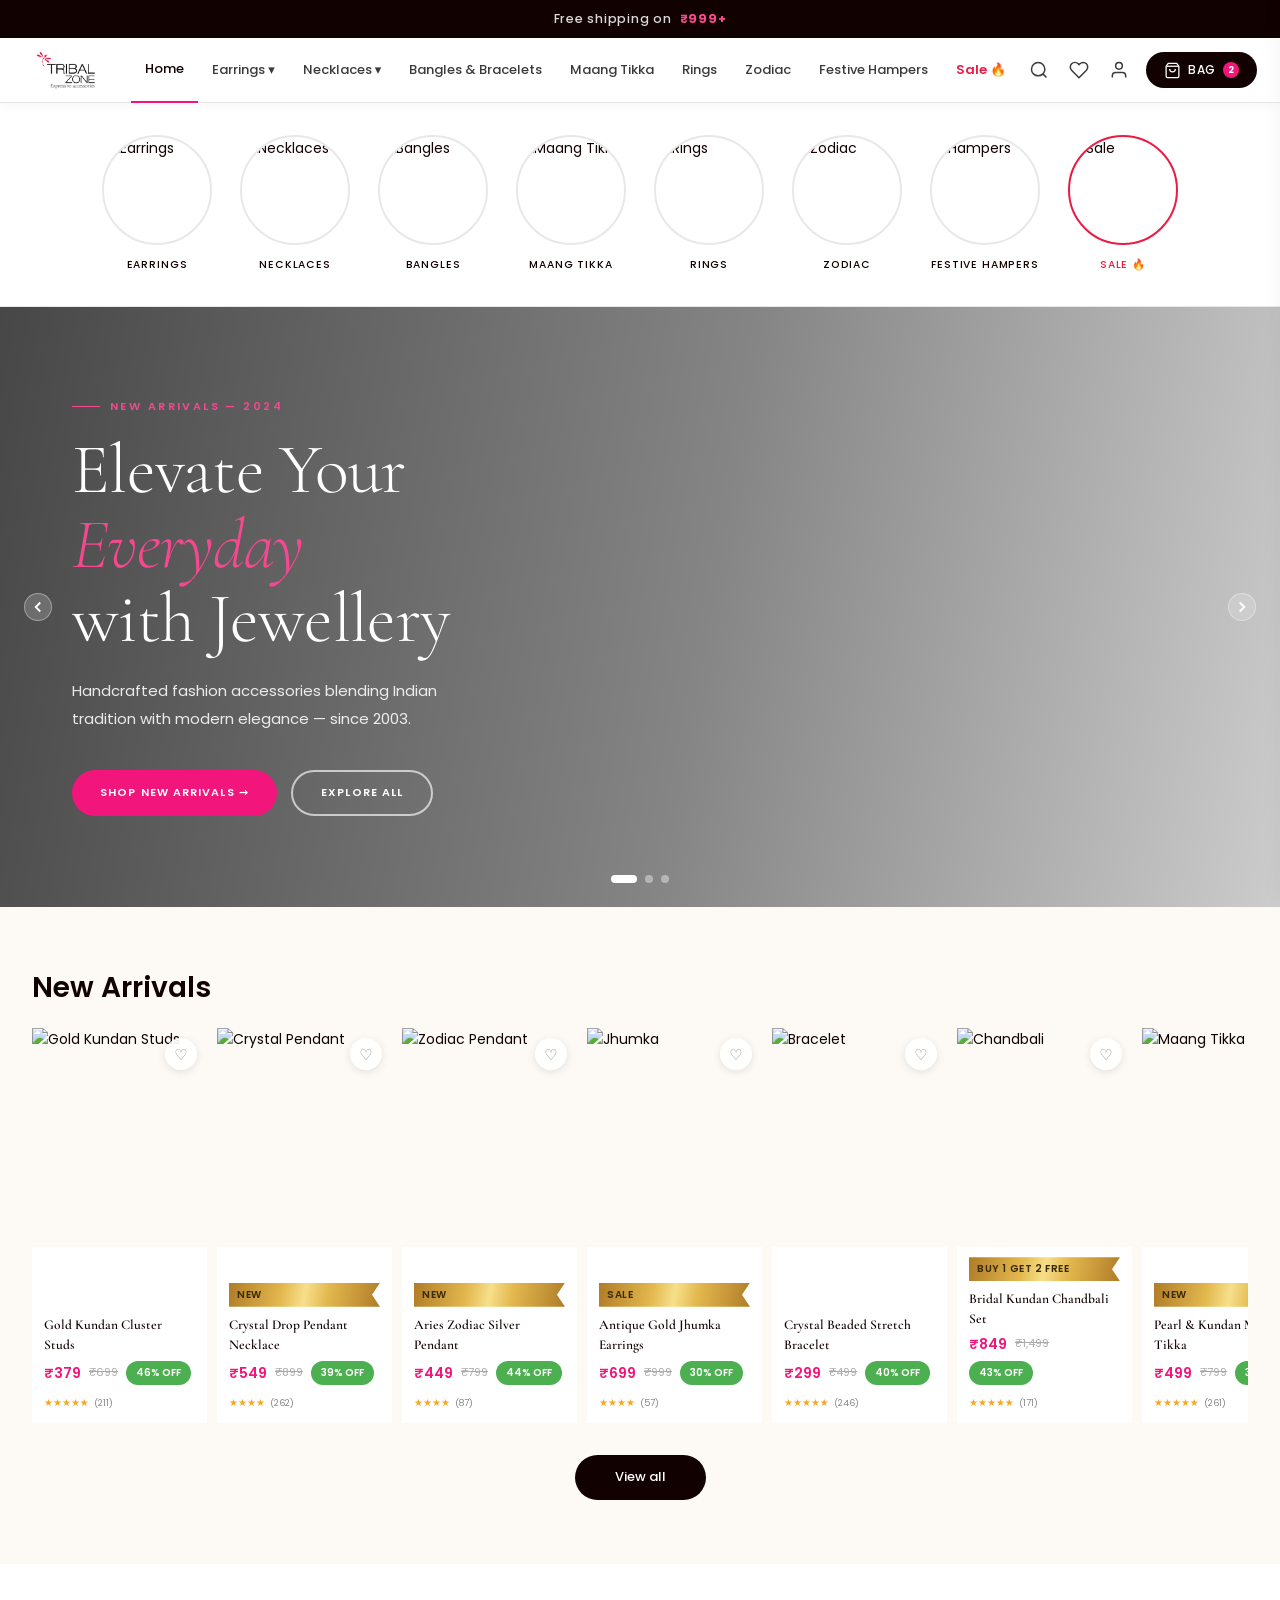
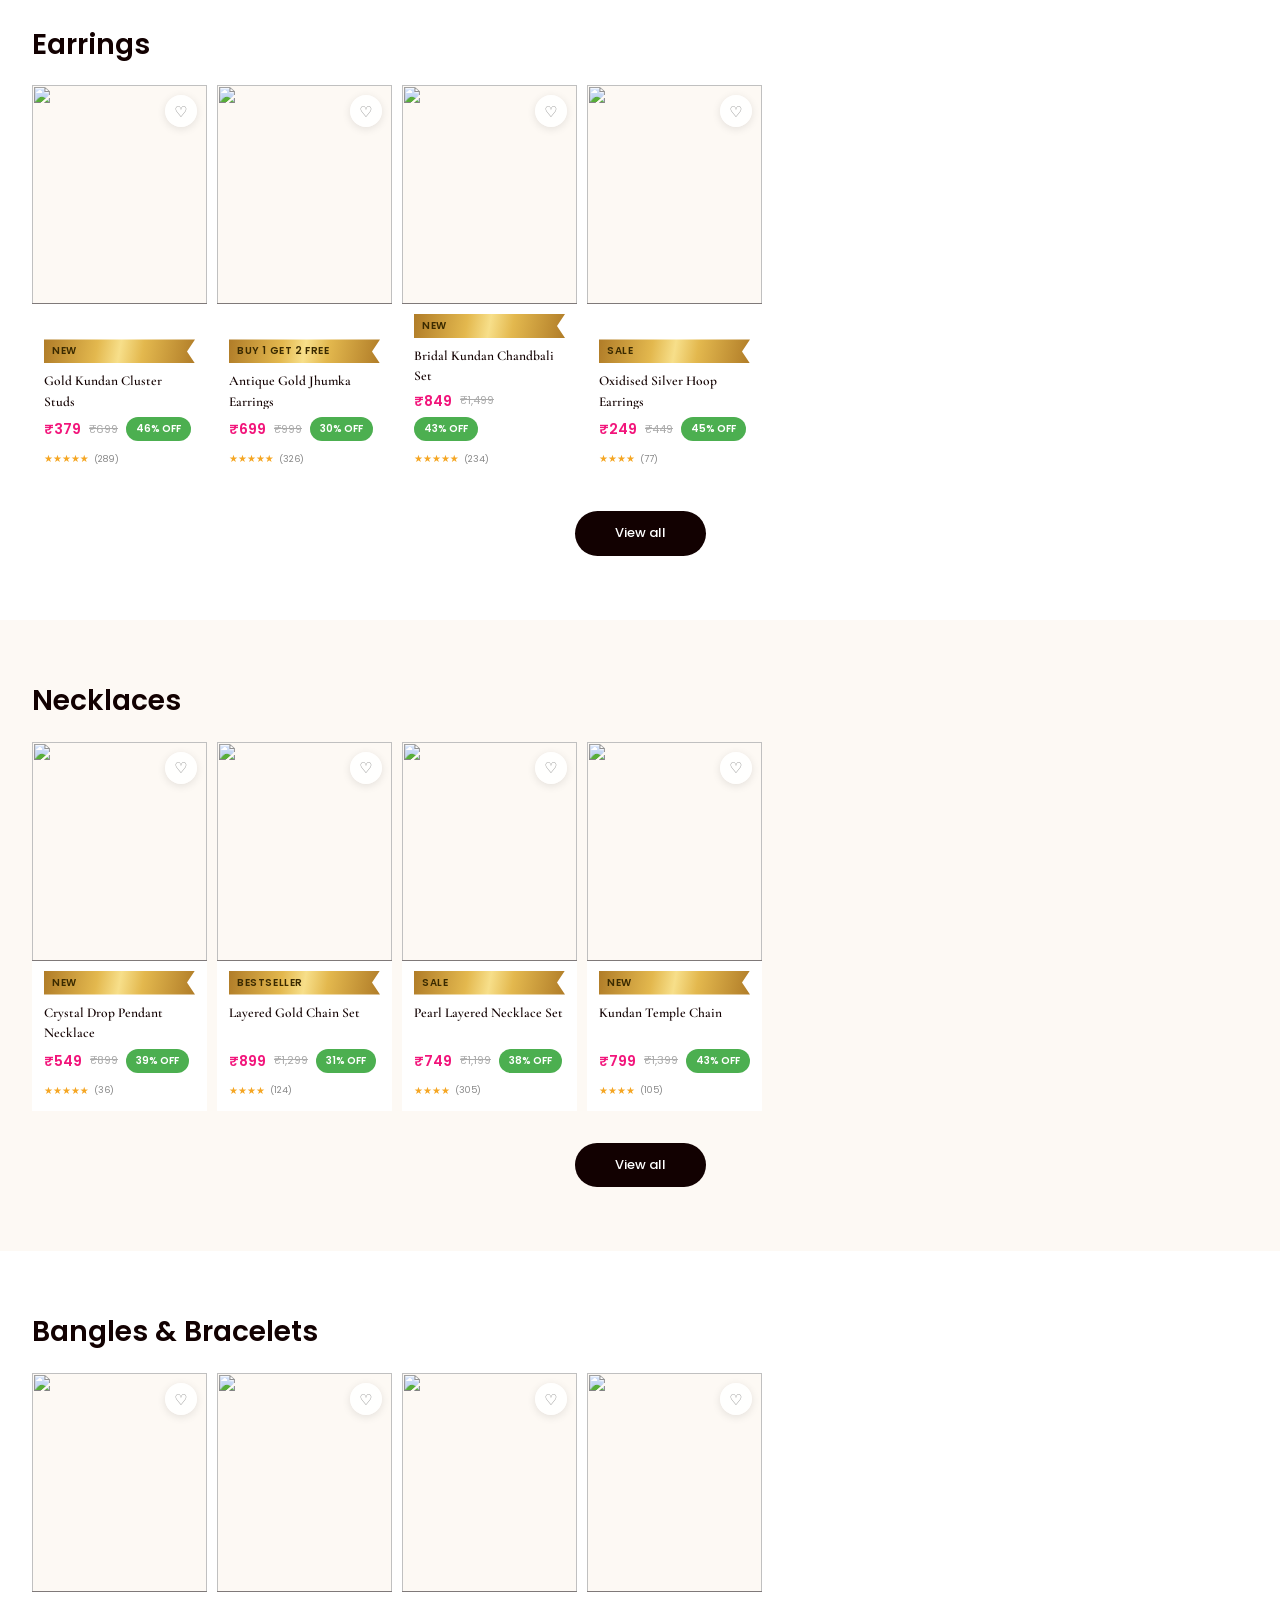
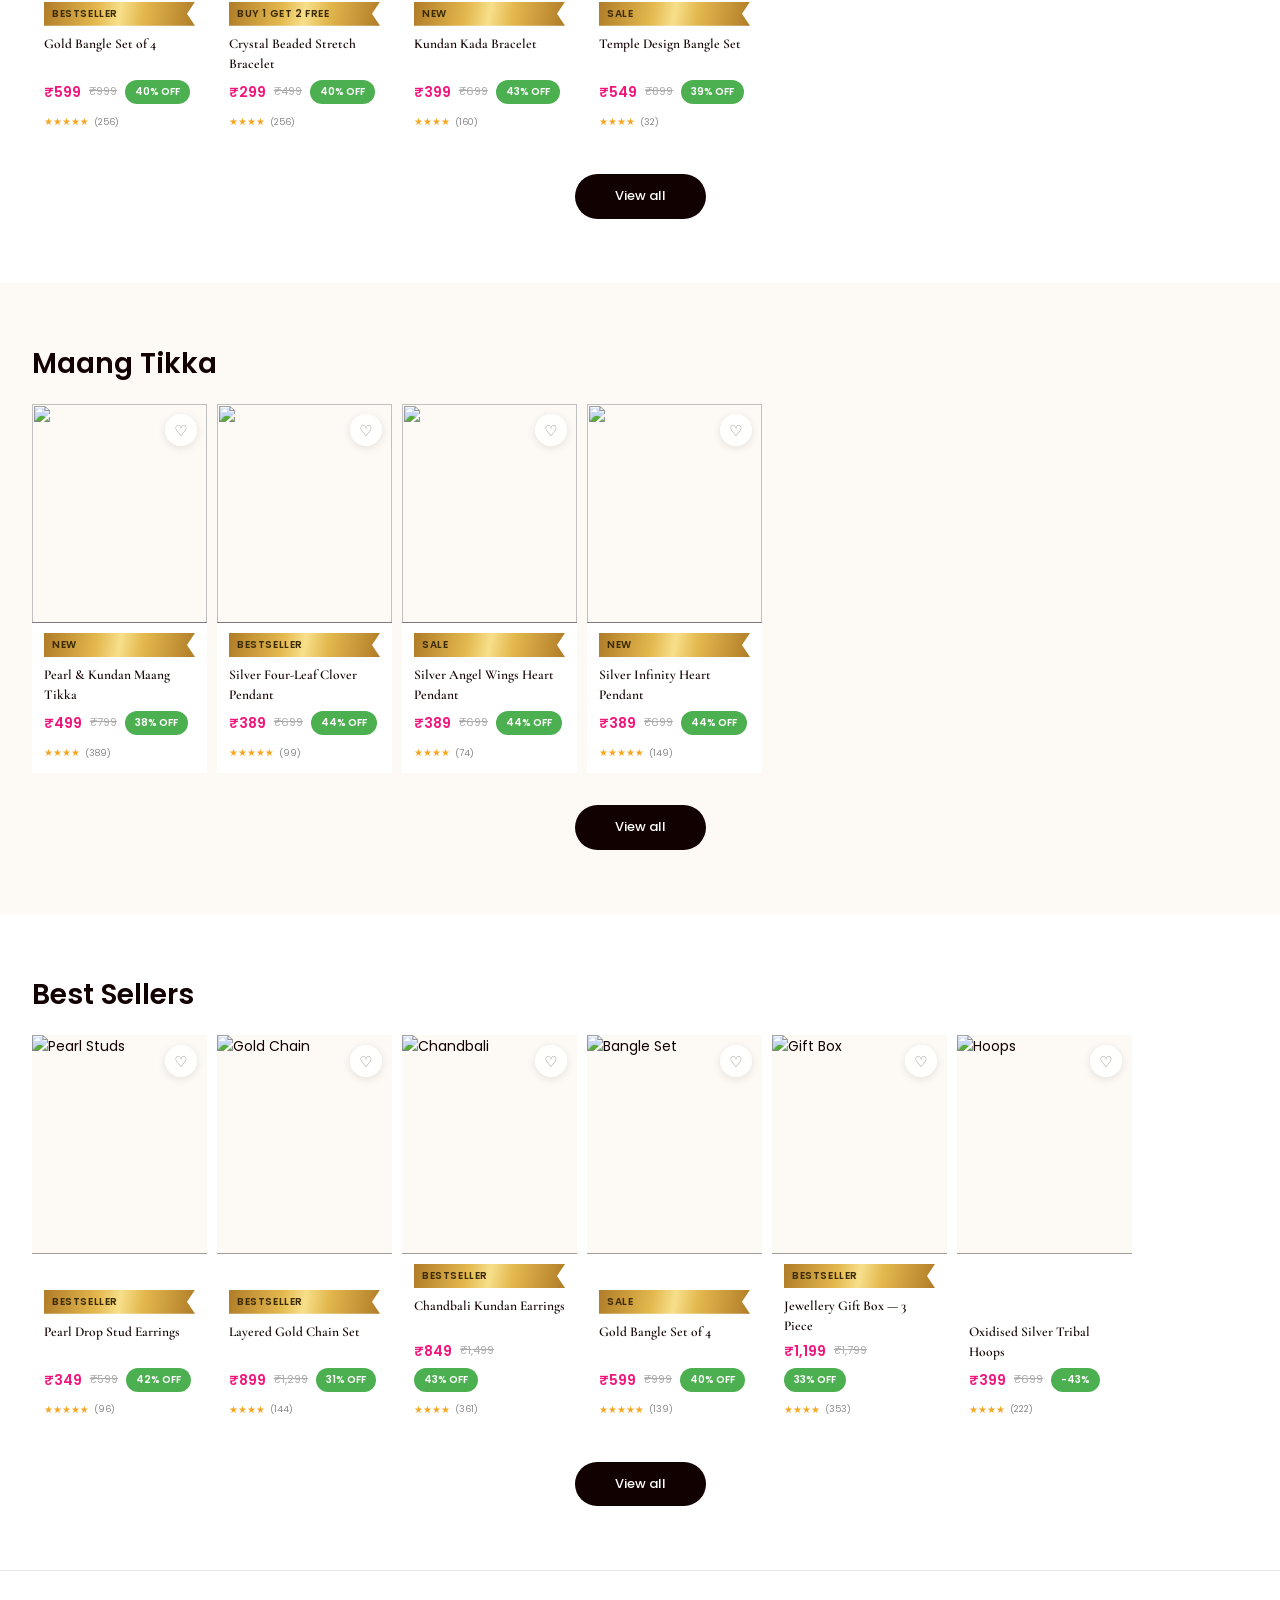
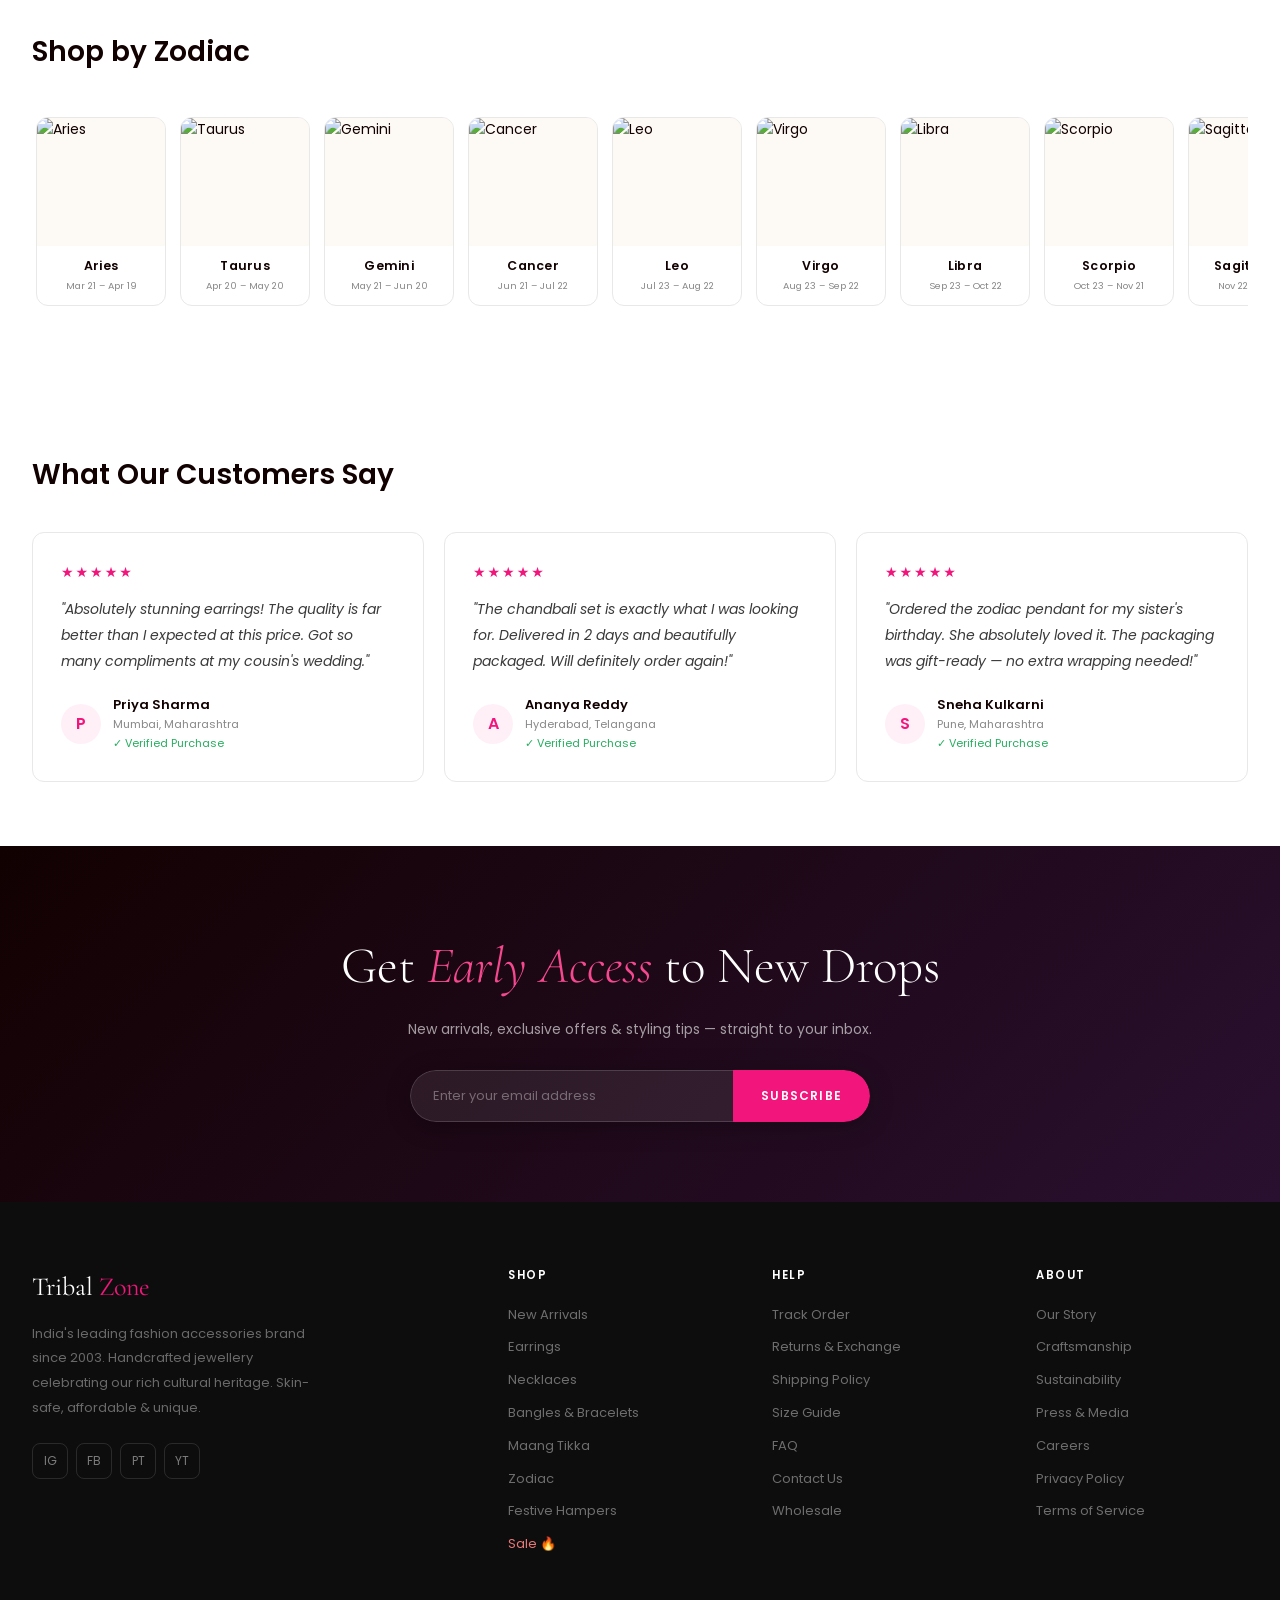
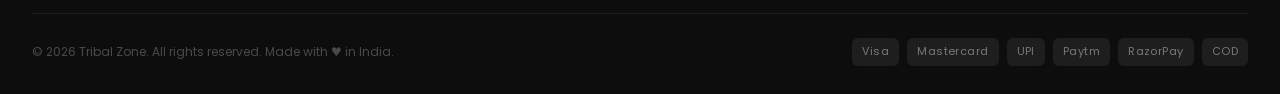
==== commit a35c2852: "Increase category circle size to match liliorigin prominence - Desktop: 65px → 110px (more prominent" ====
--- a/index.html
+++ b/index.html
@@ -304,7 +304,7 @@
     .cat-tiles { display: flex; gap: 28px; overflow-x: auto; scrollbar-width: none; max-width: 1400px; margin: 0 auto; justify-content: center; }
     .cat-tiles::-webkit-scrollbar { display: none; }
     .cat-tile { display: flex; flex-direction: column; align-items: center; gap: 12px; text-decoration: none; flex-shrink: 0; }
-    .cat-tile-img { width: 65px; height: 65px; border-radius: 50%; overflow: hidden; border: 2.5px solid var(--border); transition: border-color .18s, box-shadow .18s; }
+    .cat-tile-img { width: 110px; height: 110px; border-radius: 50%; overflow: hidden; border: 2.5px solid var(--border); transition: border-color .18s, box-shadow .18s; }
     .cat-tile-img img { width: 100%; height: 100%; object-fit: cover; transition: transform .3s; }
     .cat-tile:hover .cat-tile-img { border-color: var(--gold); box-shadow: 0 0 0 3px var(--gold-bg); }
     .cat-tile:hover .cat-tile-img img { transform: scale(1.07); }
@@ -525,7 +525,7 @@
       /* ── CATEGORY TILES — Lili Origin: bigger circles, dark border ── */
       .cat-tiles-wrap { padding: 20px 14px; }
       .cat-tiles { gap: 20px; justify-content: flex-start; }
-      .cat-tile-img { width: 70px; height: 70px; border-width: 3px; border-color: var(--dark); }
+      .cat-tile-img { width: 90px; height: 90px; border-width: 3px; border-color: var(--dark); }
       .cat-tile-label { font-size: 10px; font-weight: 600; }
 
       /* ── HERO ── */
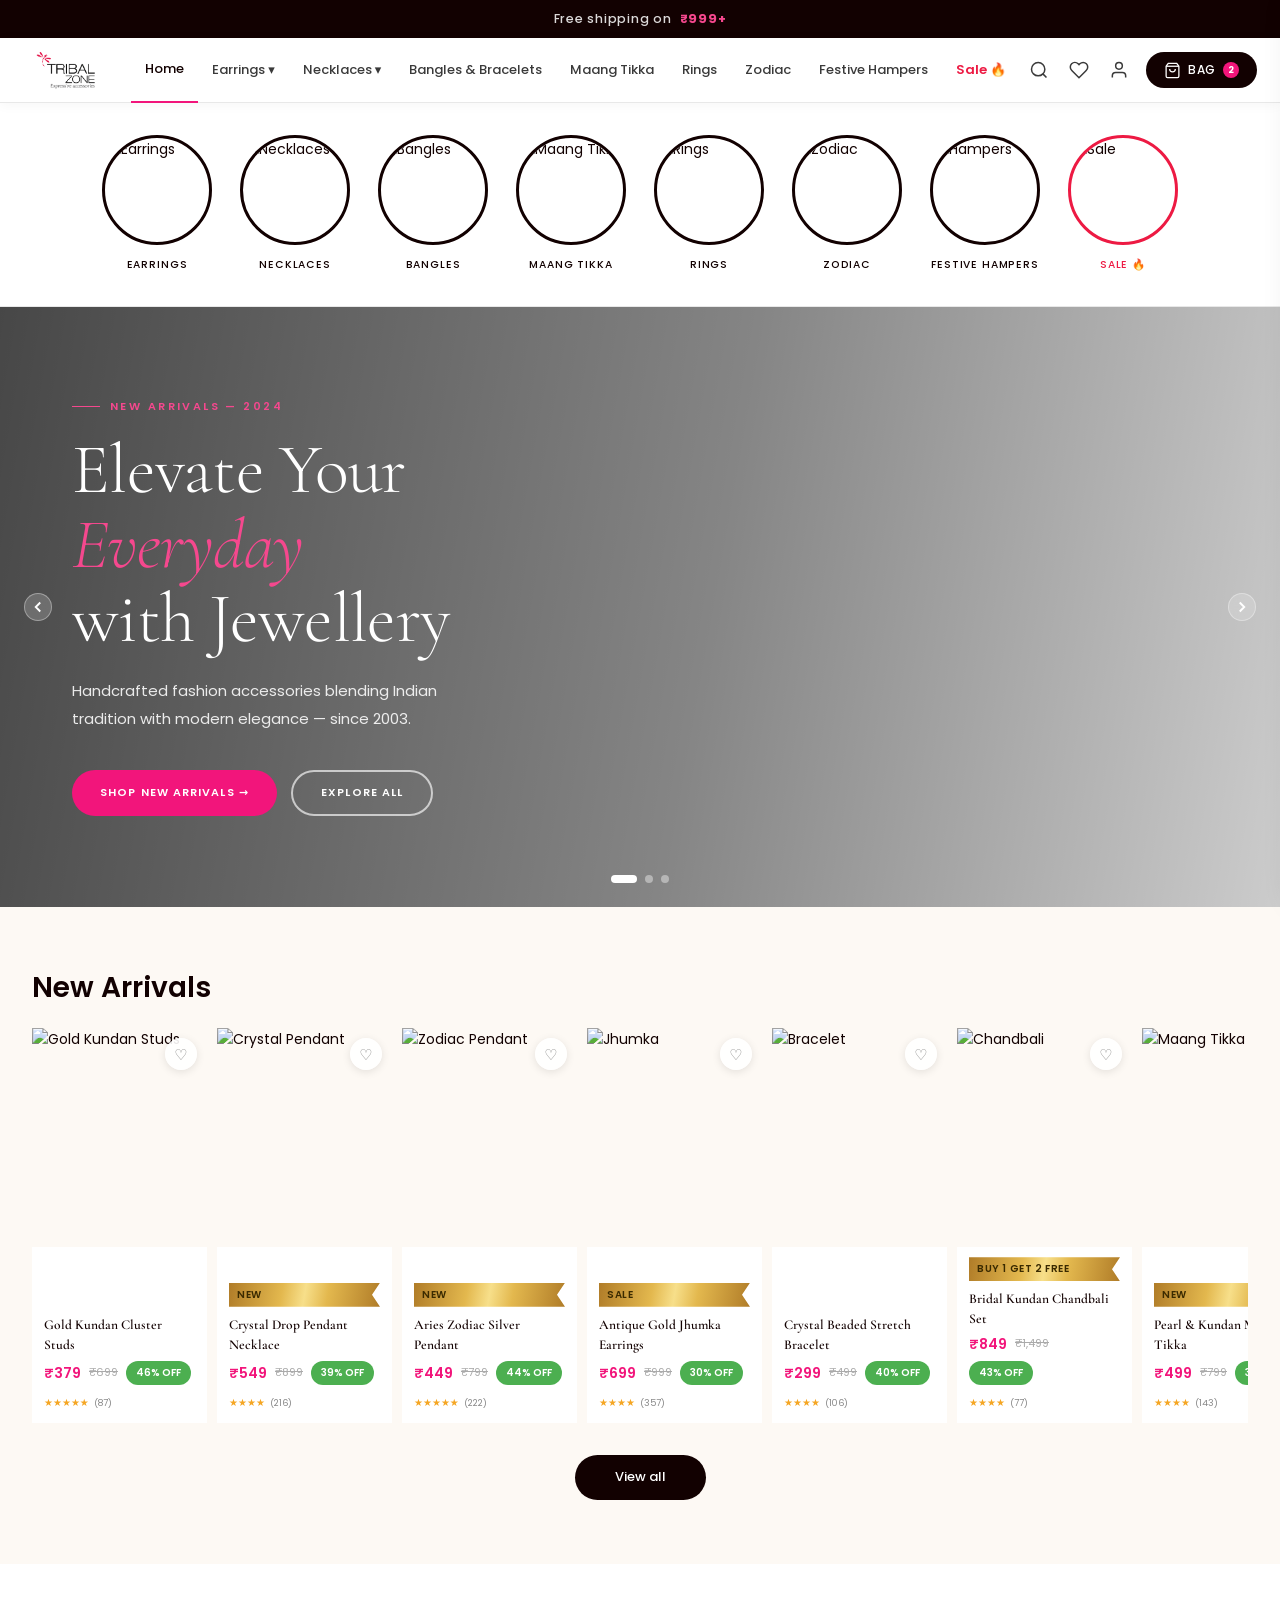
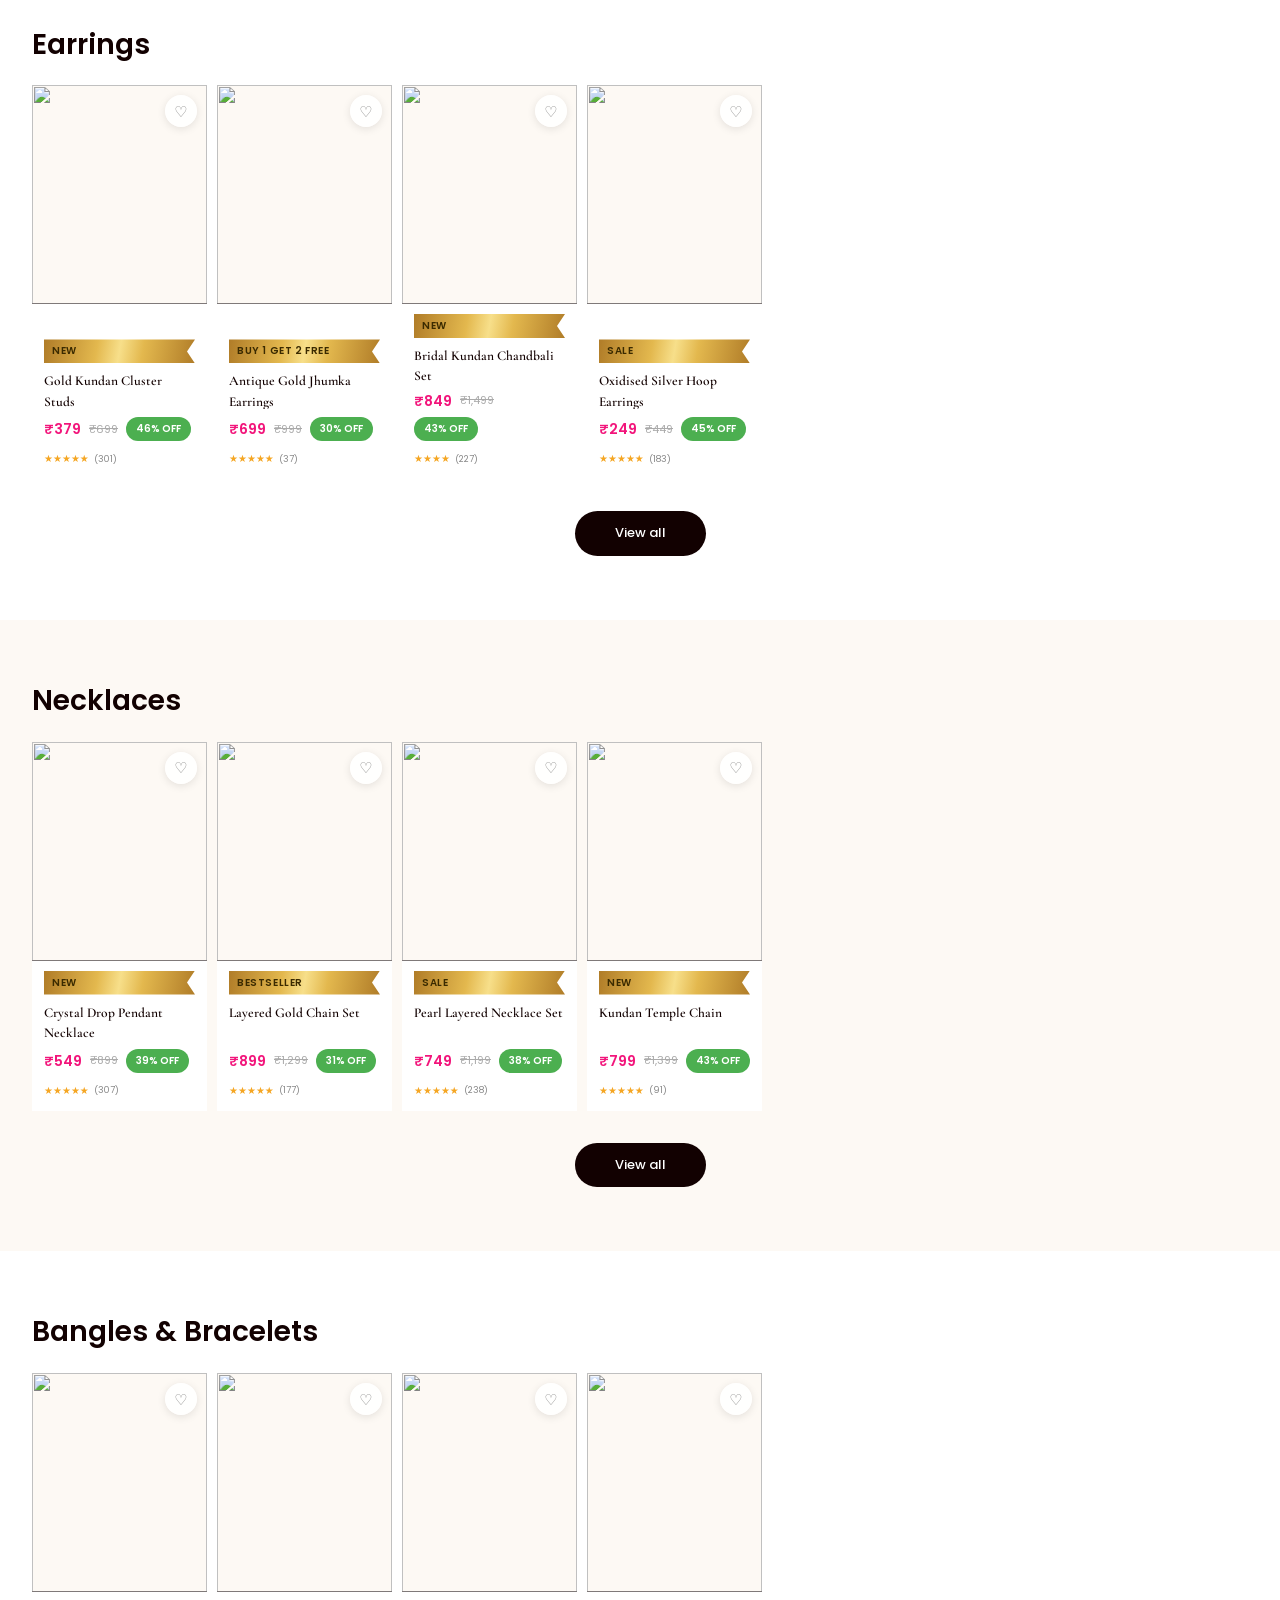
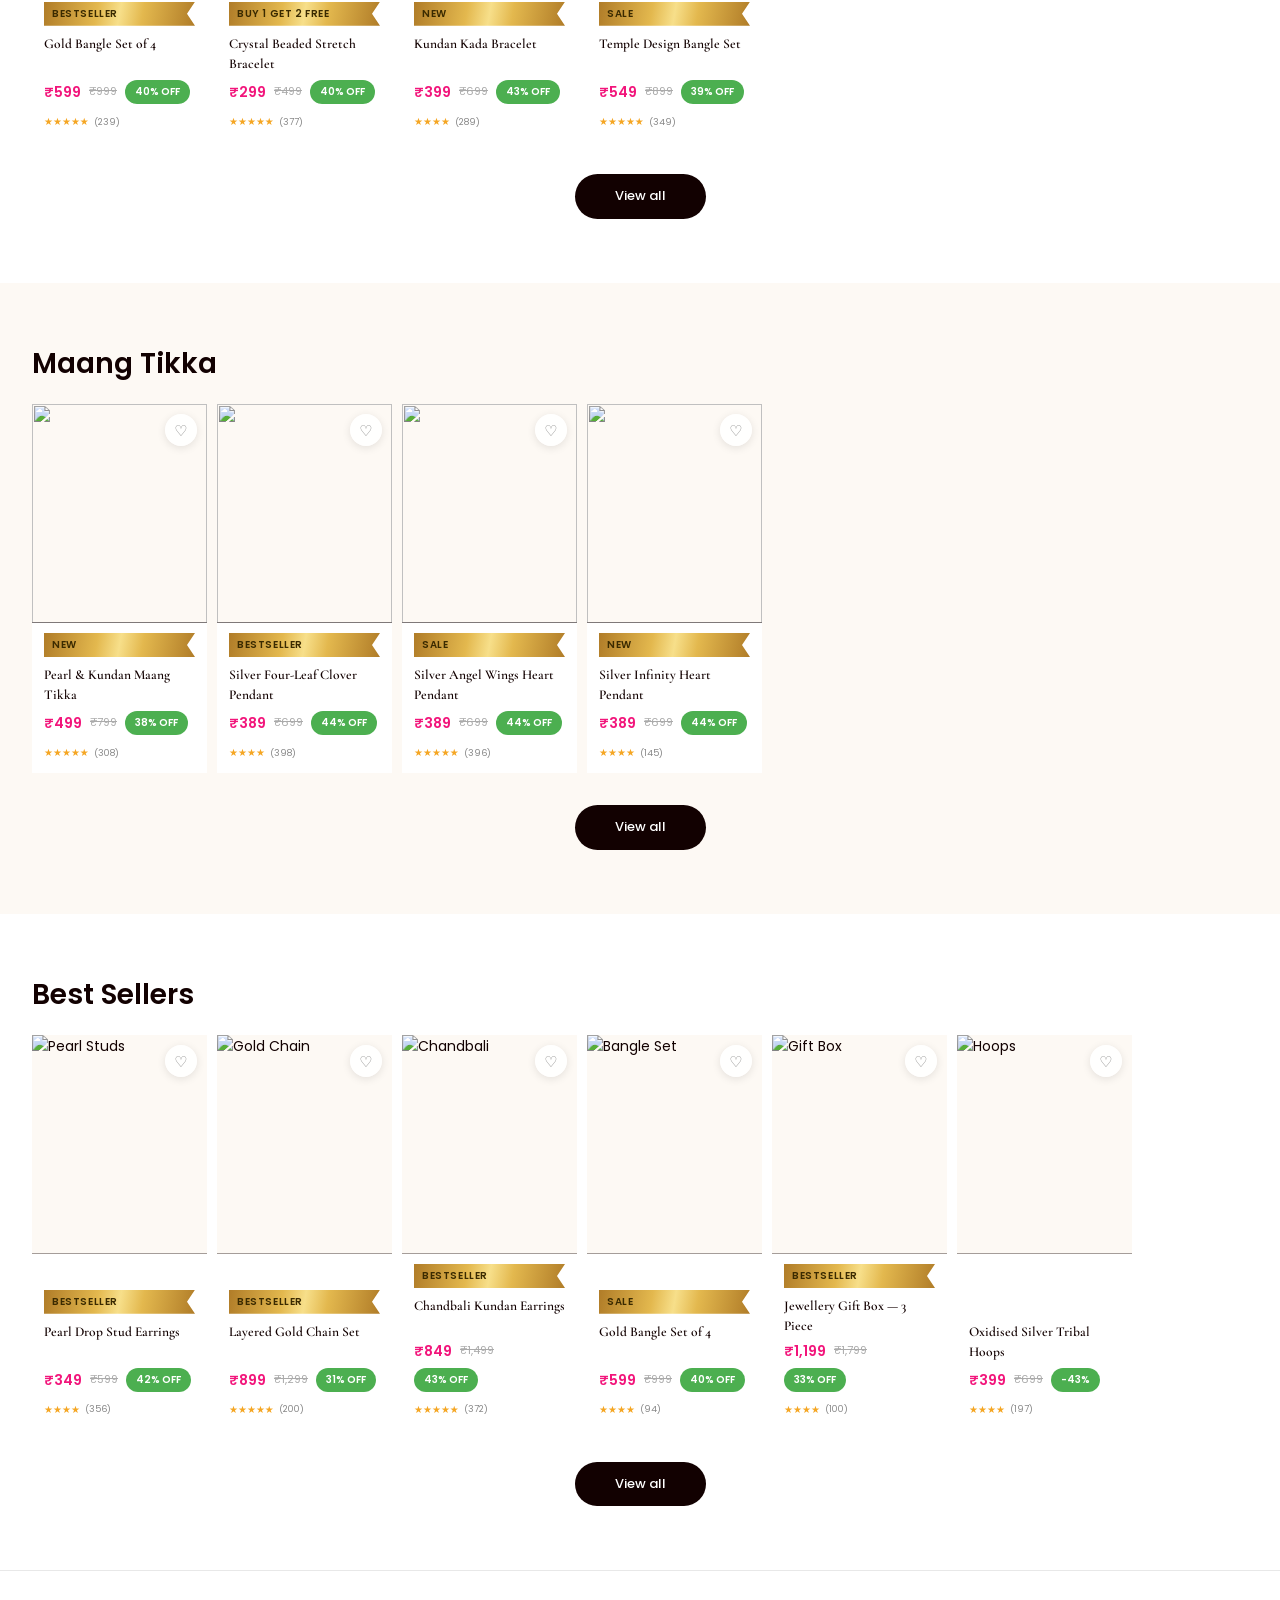
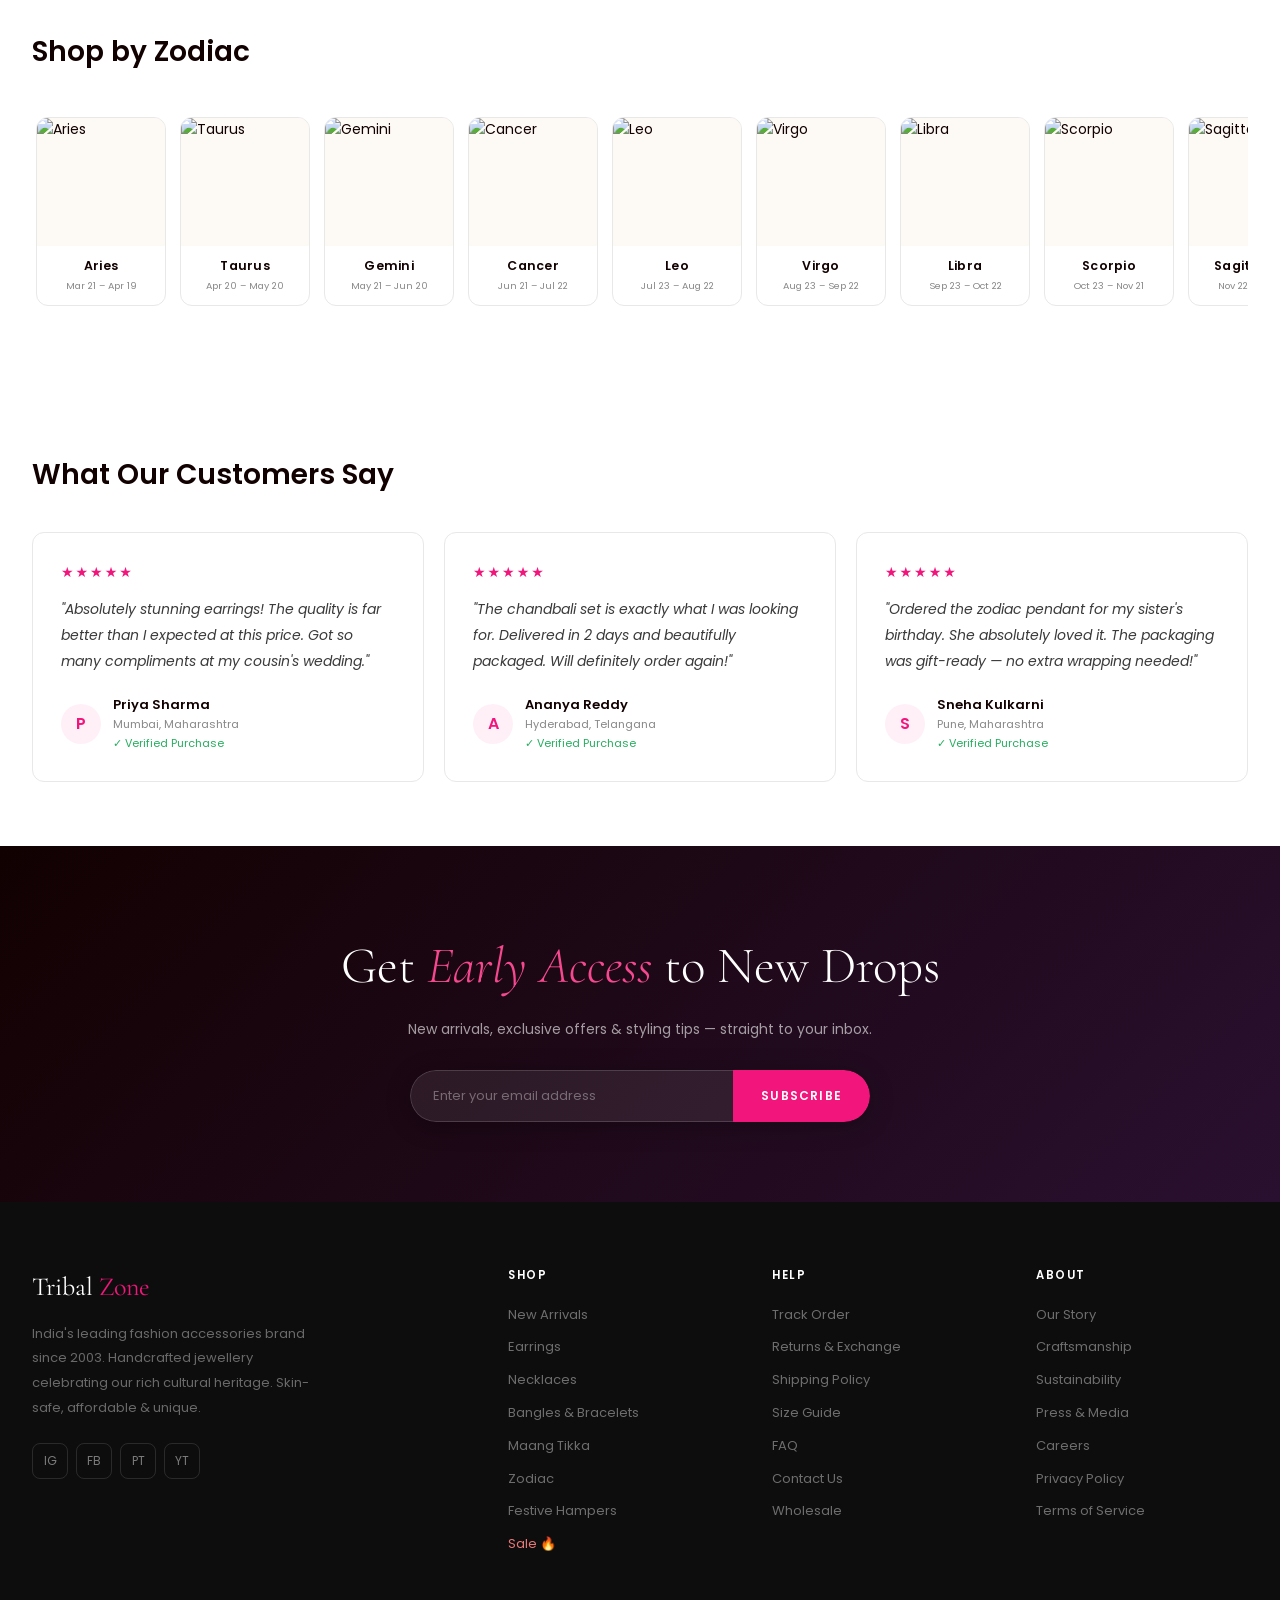
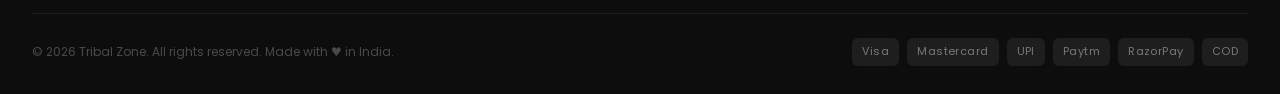
==== commit 38adc253: "Add black outline to category circles - Changed border from light gray to dark (#120101) - Increased" ====
--- a/index.html
+++ b/index.html
@@ -304,7 +304,7 @@
     .cat-tiles { display: flex; gap: 28px; overflow-x: auto; scrollbar-width: none; max-width: 1400px; margin: 0 auto; justify-content: center; }
     .cat-tiles::-webkit-scrollbar { display: none; }
     .cat-tile { display: flex; flex-direction: column; align-items: center; gap: 12px; text-decoration: none; flex-shrink: 0; }
-    .cat-tile-img { width: 110px; height: 110px; border-radius: 50%; overflow: hidden; border: 2.5px solid var(--border); transition: border-color .18s, box-shadow .18s; }
+    .cat-tile-img { width: 110px; height: 110px; border-radius: 50%; overflow: hidden; border: 3px solid var(--dark); transition: border-color .18s, box-shadow .18s; }
     .cat-tile-img img { width: 100%; height: 100%; object-fit: cover; transition: transform .3s; }
     .cat-tile:hover .cat-tile-img { border-color: var(--gold); box-shadow: 0 0 0 3px var(--gold-bg); }
     .cat-tile:hover .cat-tile-img img { transform: scale(1.07); }
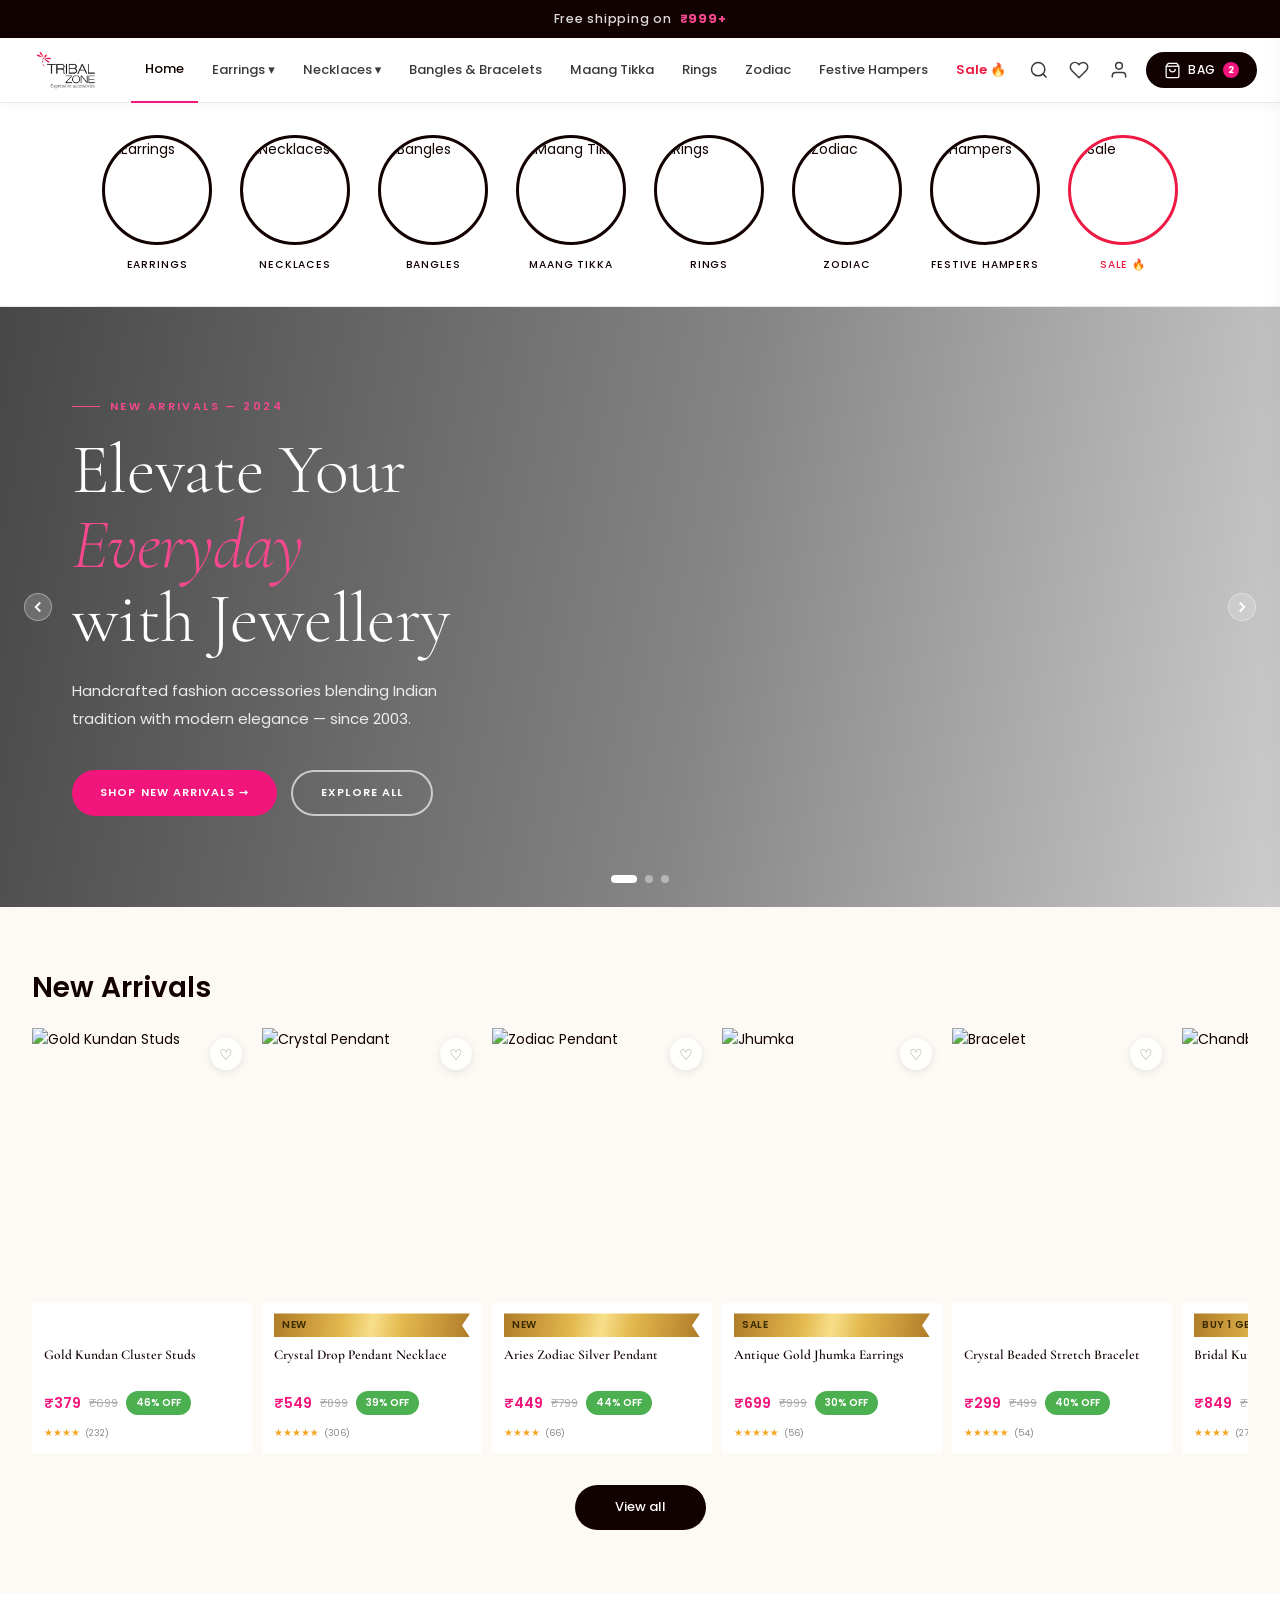
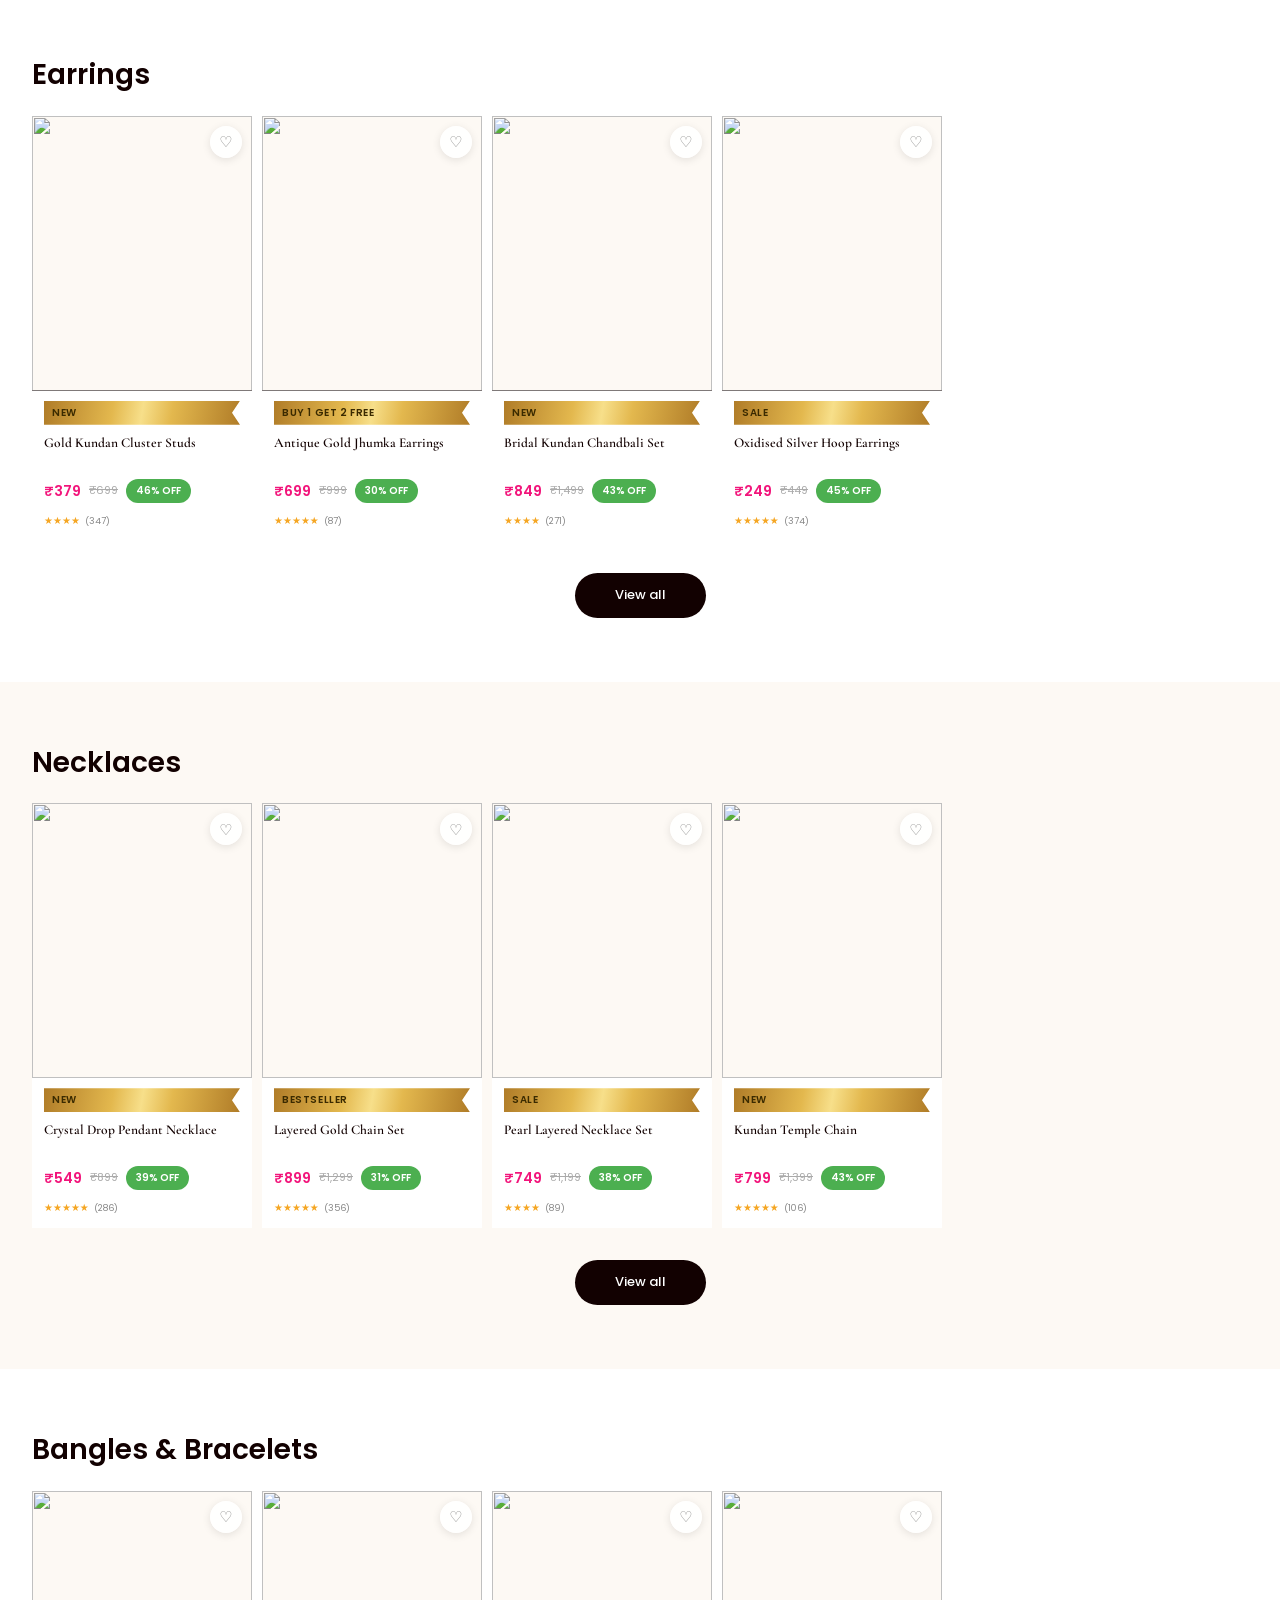
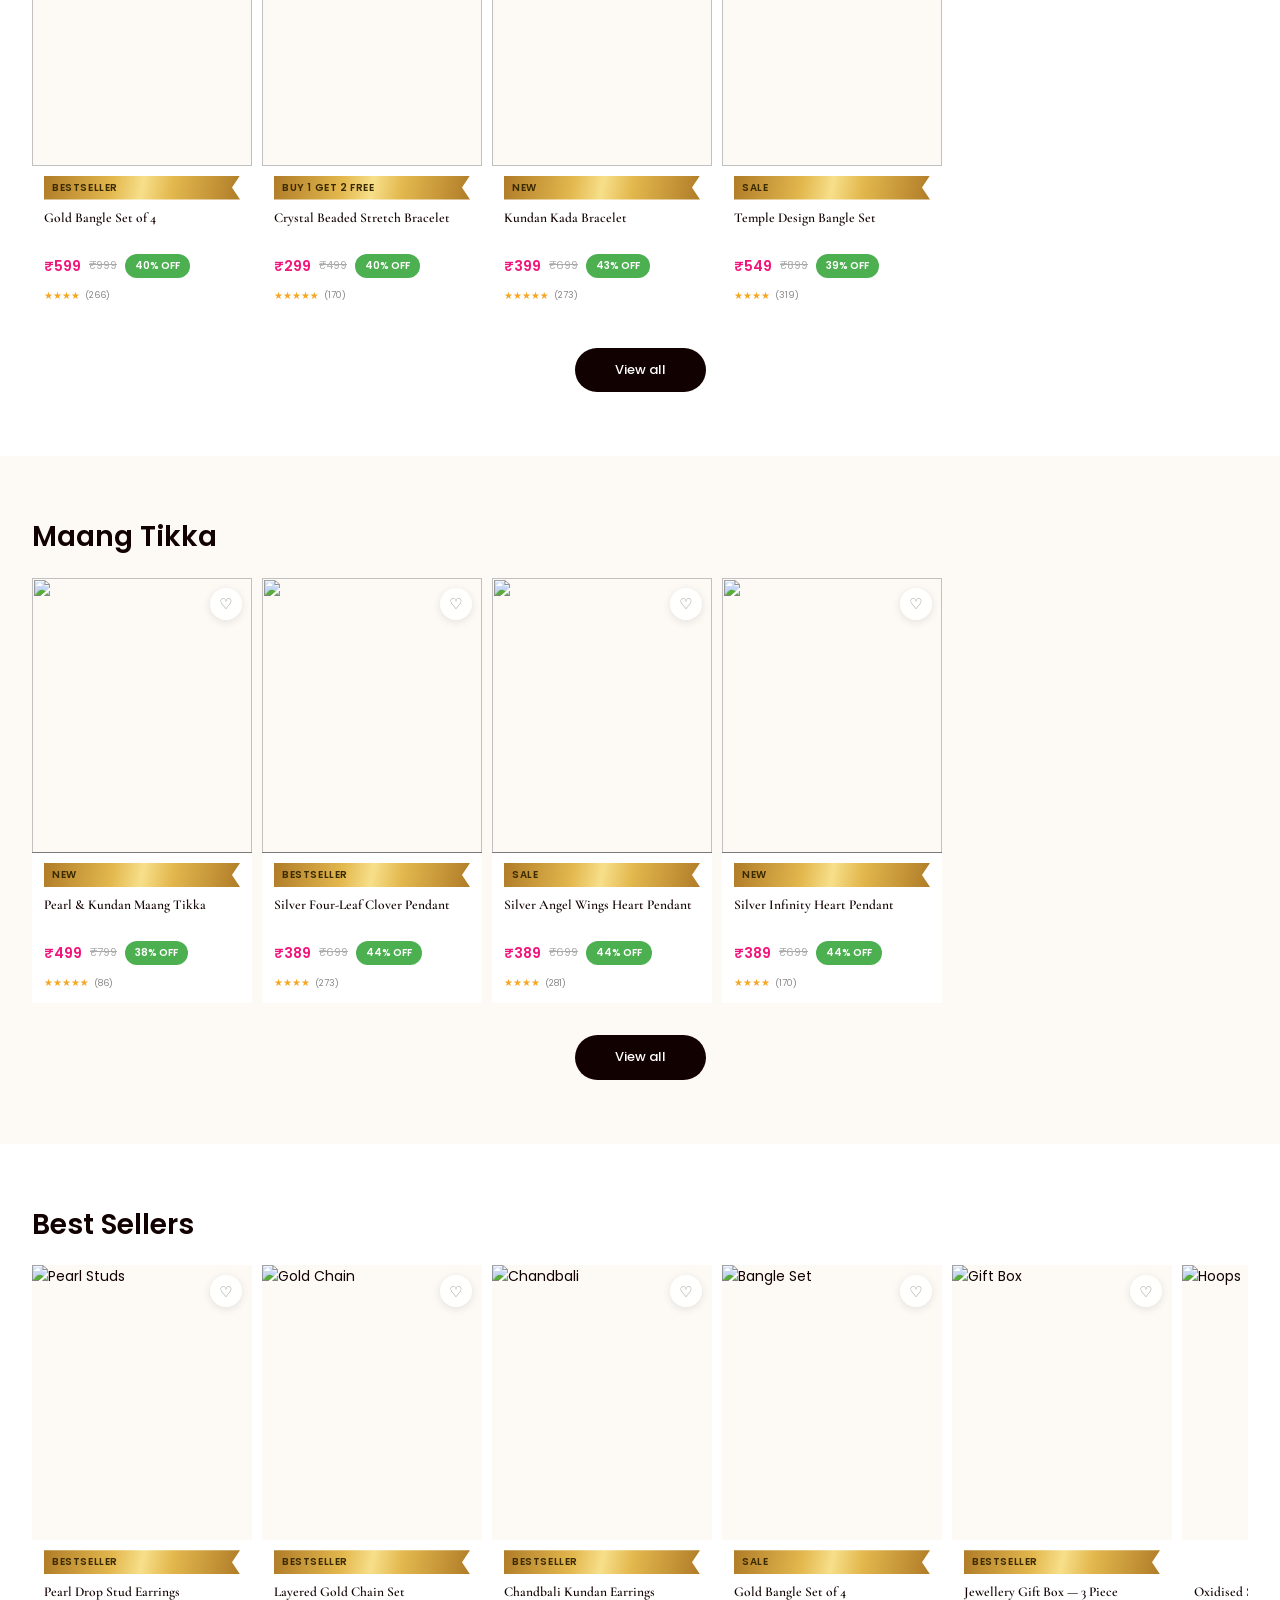
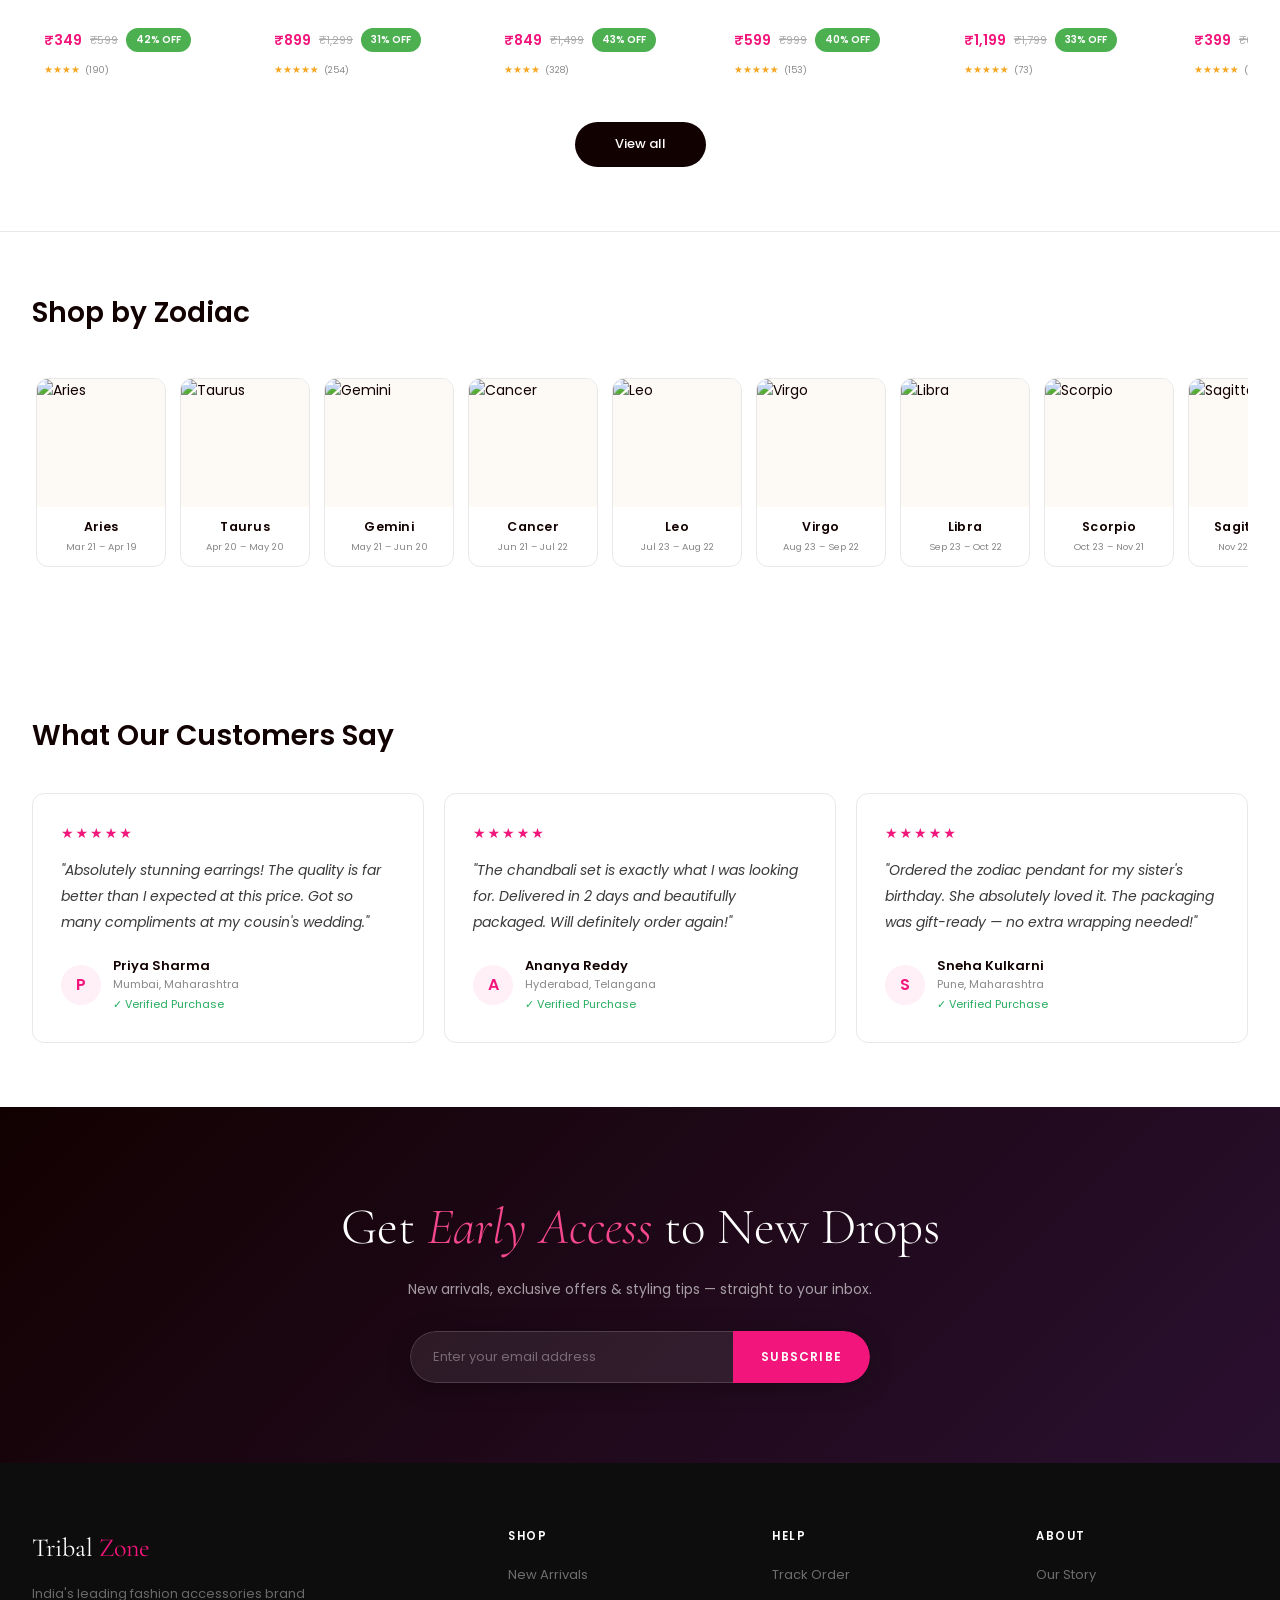
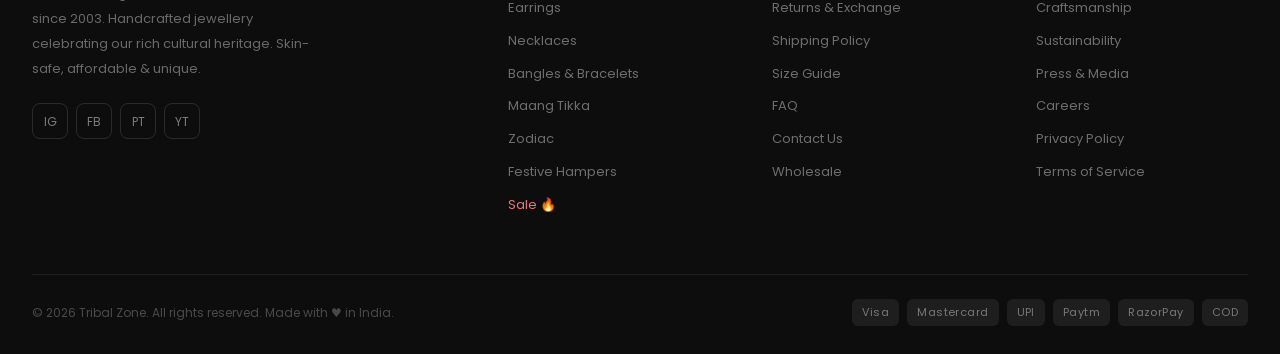
==== commit fd0fc818: "Increase product card size to match liliorigin - Desktop: 175px → 220px (larger, more prominent) - M" ====
--- a/index.html
+++ b/index.html
@@ -330,7 +330,7 @@
       cursor: pointer; display: flex; flex-direction: column; color: inherit; text-decoration: none;
       scroll-snap-align: start; flex-shrink: 0;
     }
-    .prod-row .pcard { width: 175px; }
+    .prod-row .pcard { width: 220px; }
     .pcard:hover { box-shadow: 0 8px 24px rgba(0,0,0,.1); transform: translateY(-2px); }
     .pcard-img { position: relative; aspect-ratio: 4/5; overflow: hidden; background: var(--cream); }
     .pcard-img .i1 { width: 100%; height: 100%; object-fit: cover; transition: opacity .4s, transform .5s; }
@@ -553,7 +553,7 @@
 
       /* ── PRODUCT ROW — big cards like Lili Origin ── */
       .prod-row { gap: 8px; padding: 0 0 8px; }
-      .prod-row .pcard { width: 170px; }
+      .prod-row .pcard { width: 200px; }
       .row-arr { display: none !important; }
       .row-pager { display: flex; }
 
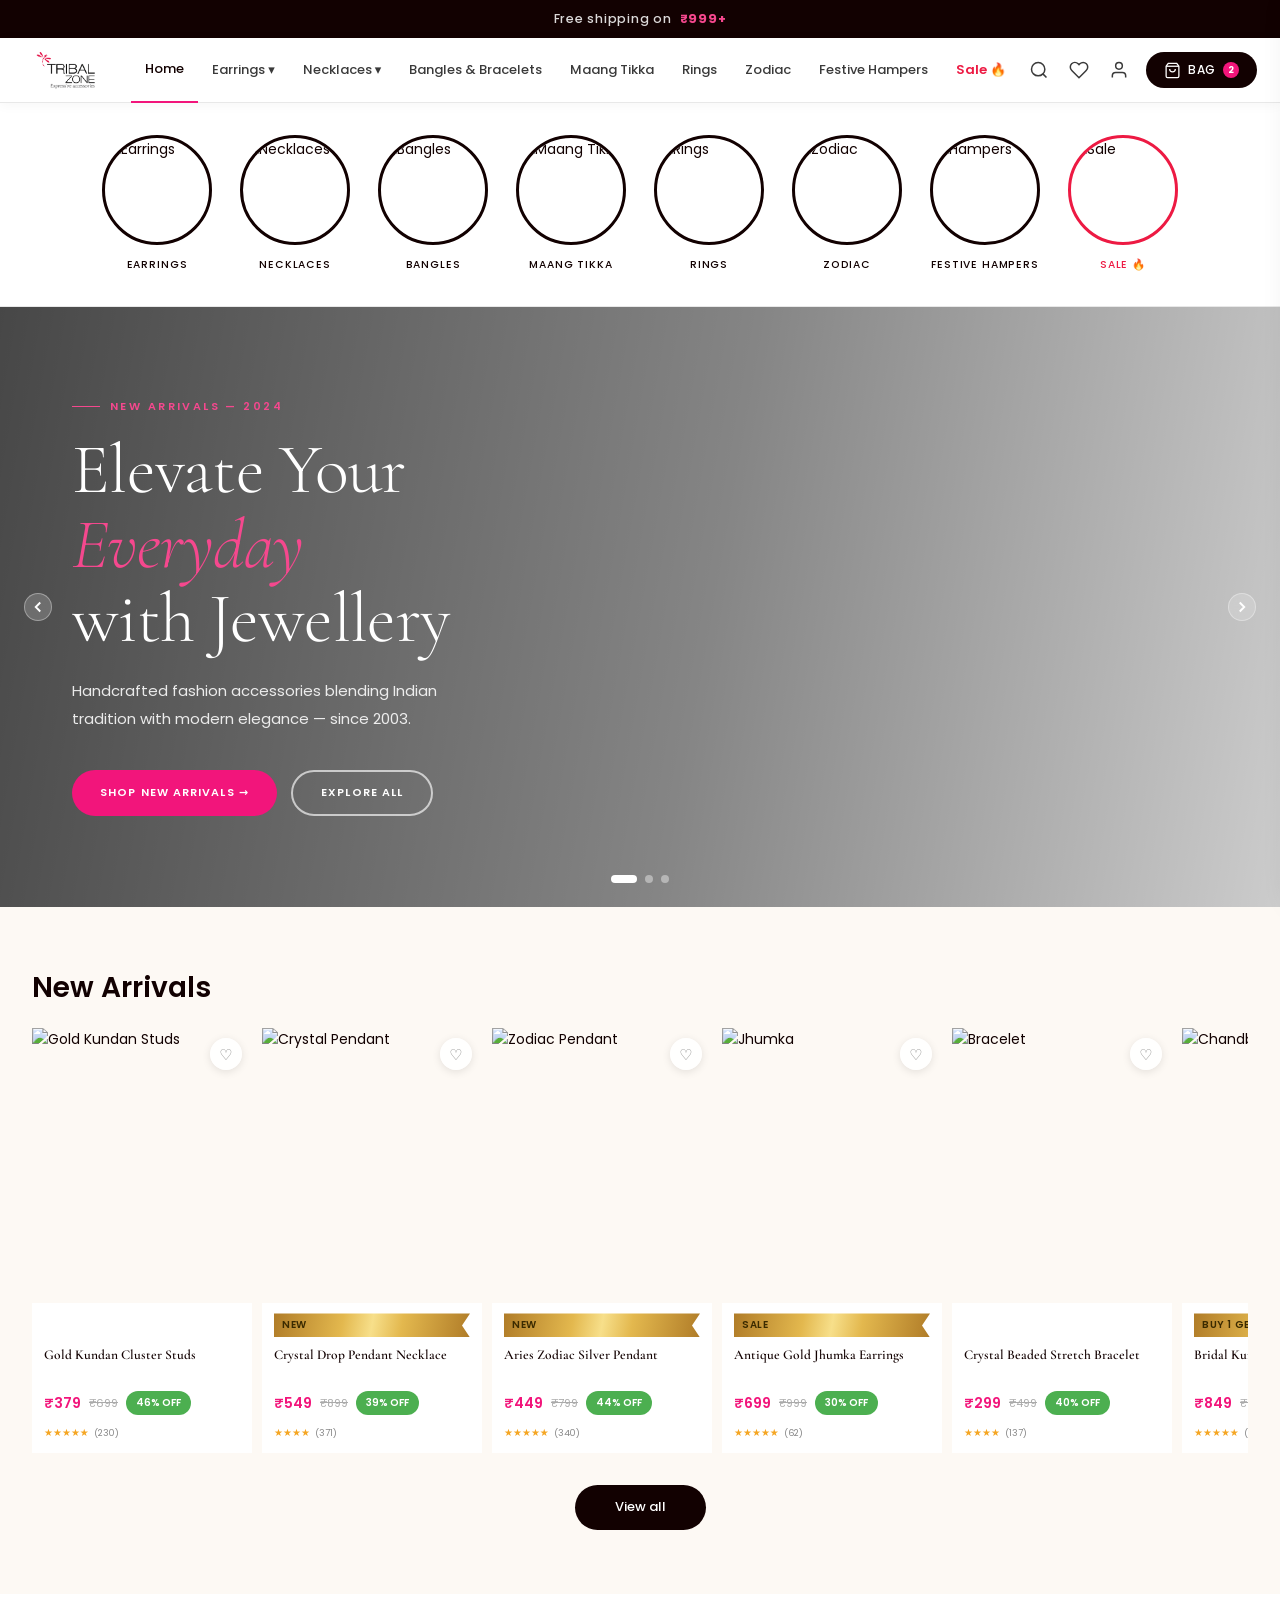
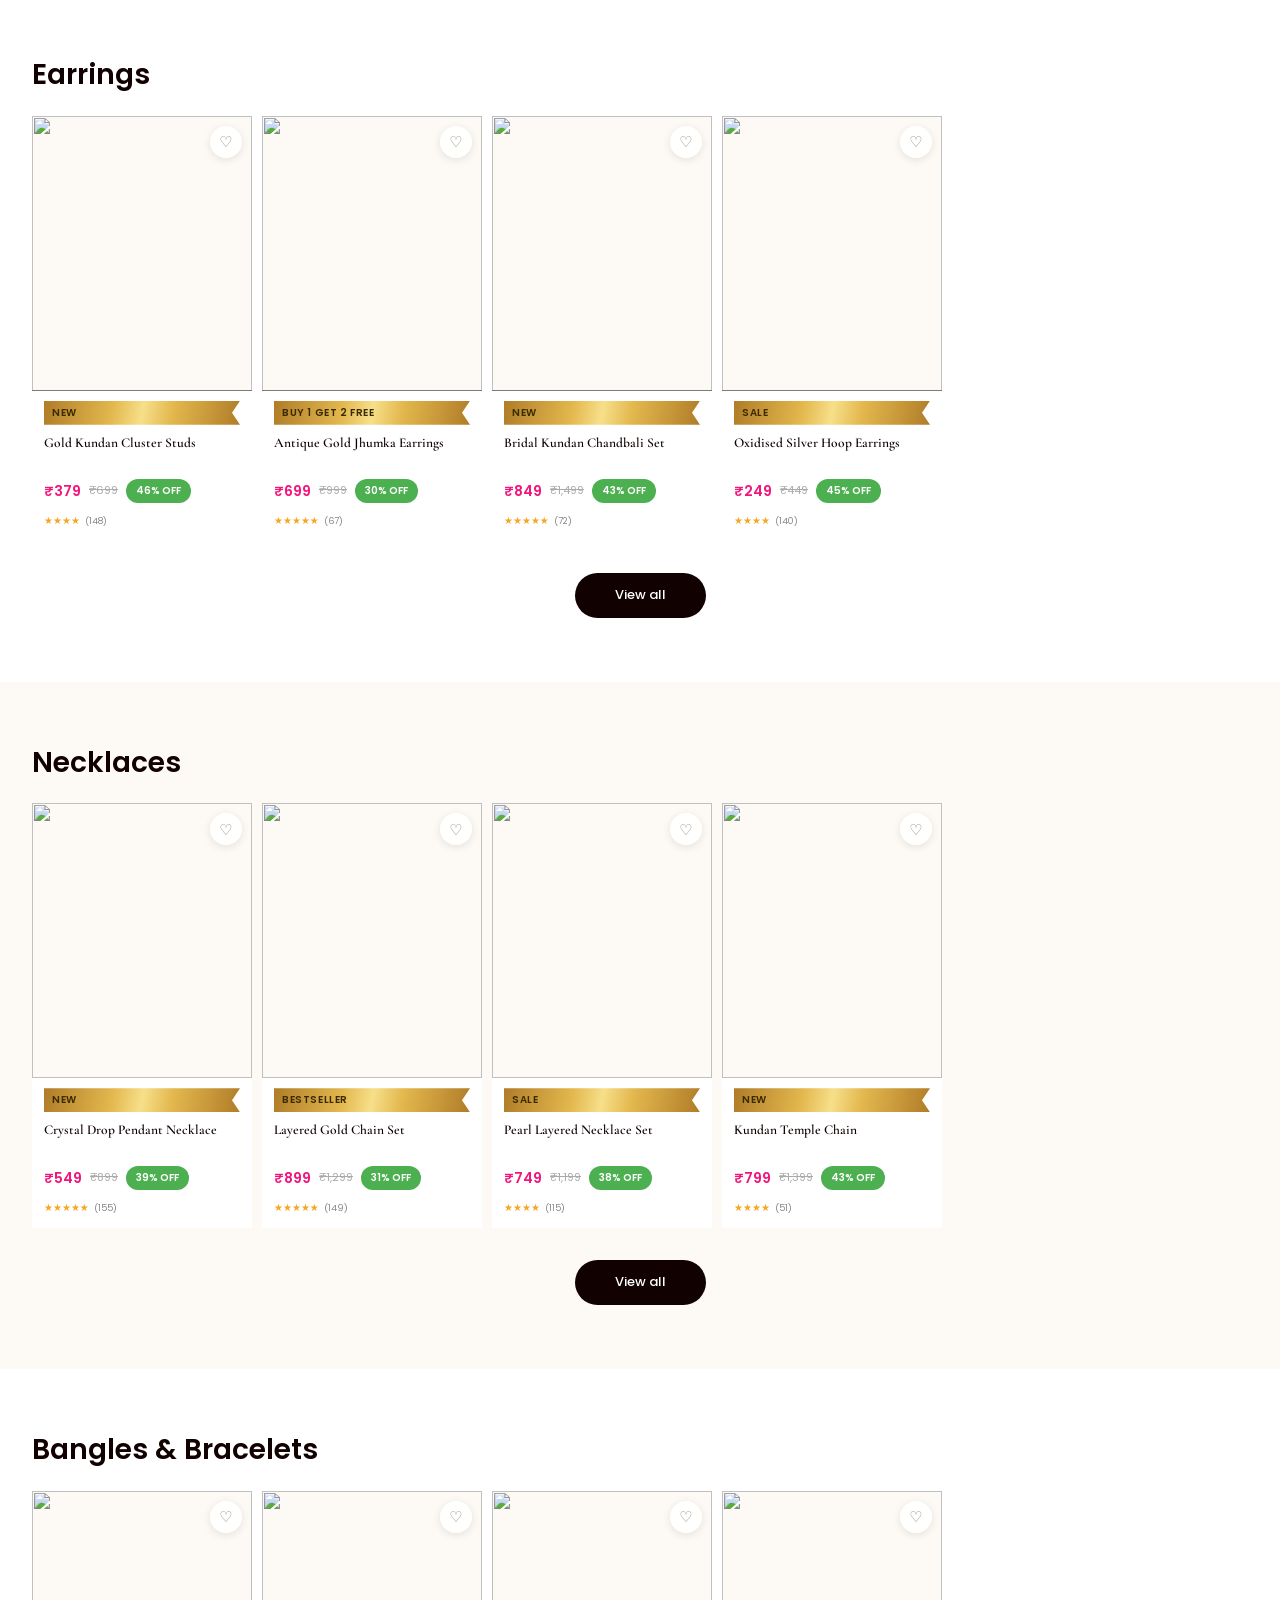
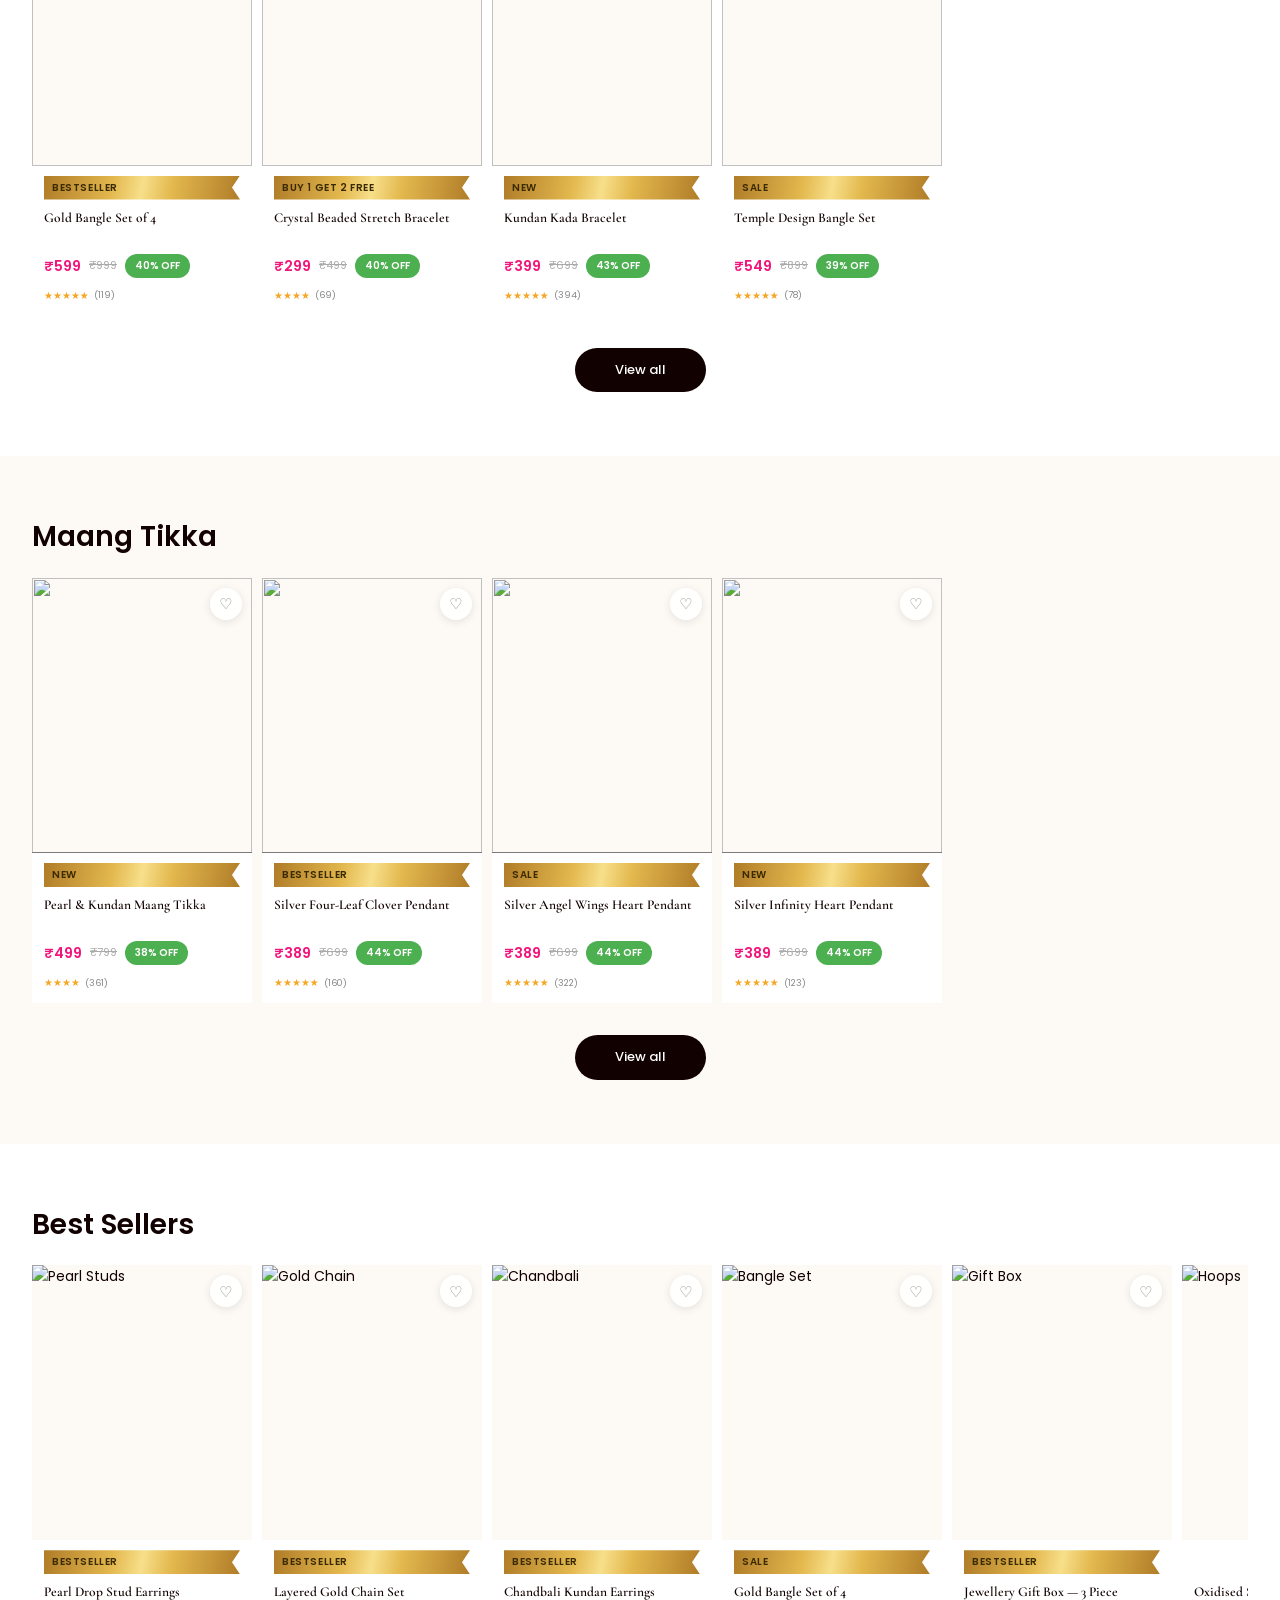
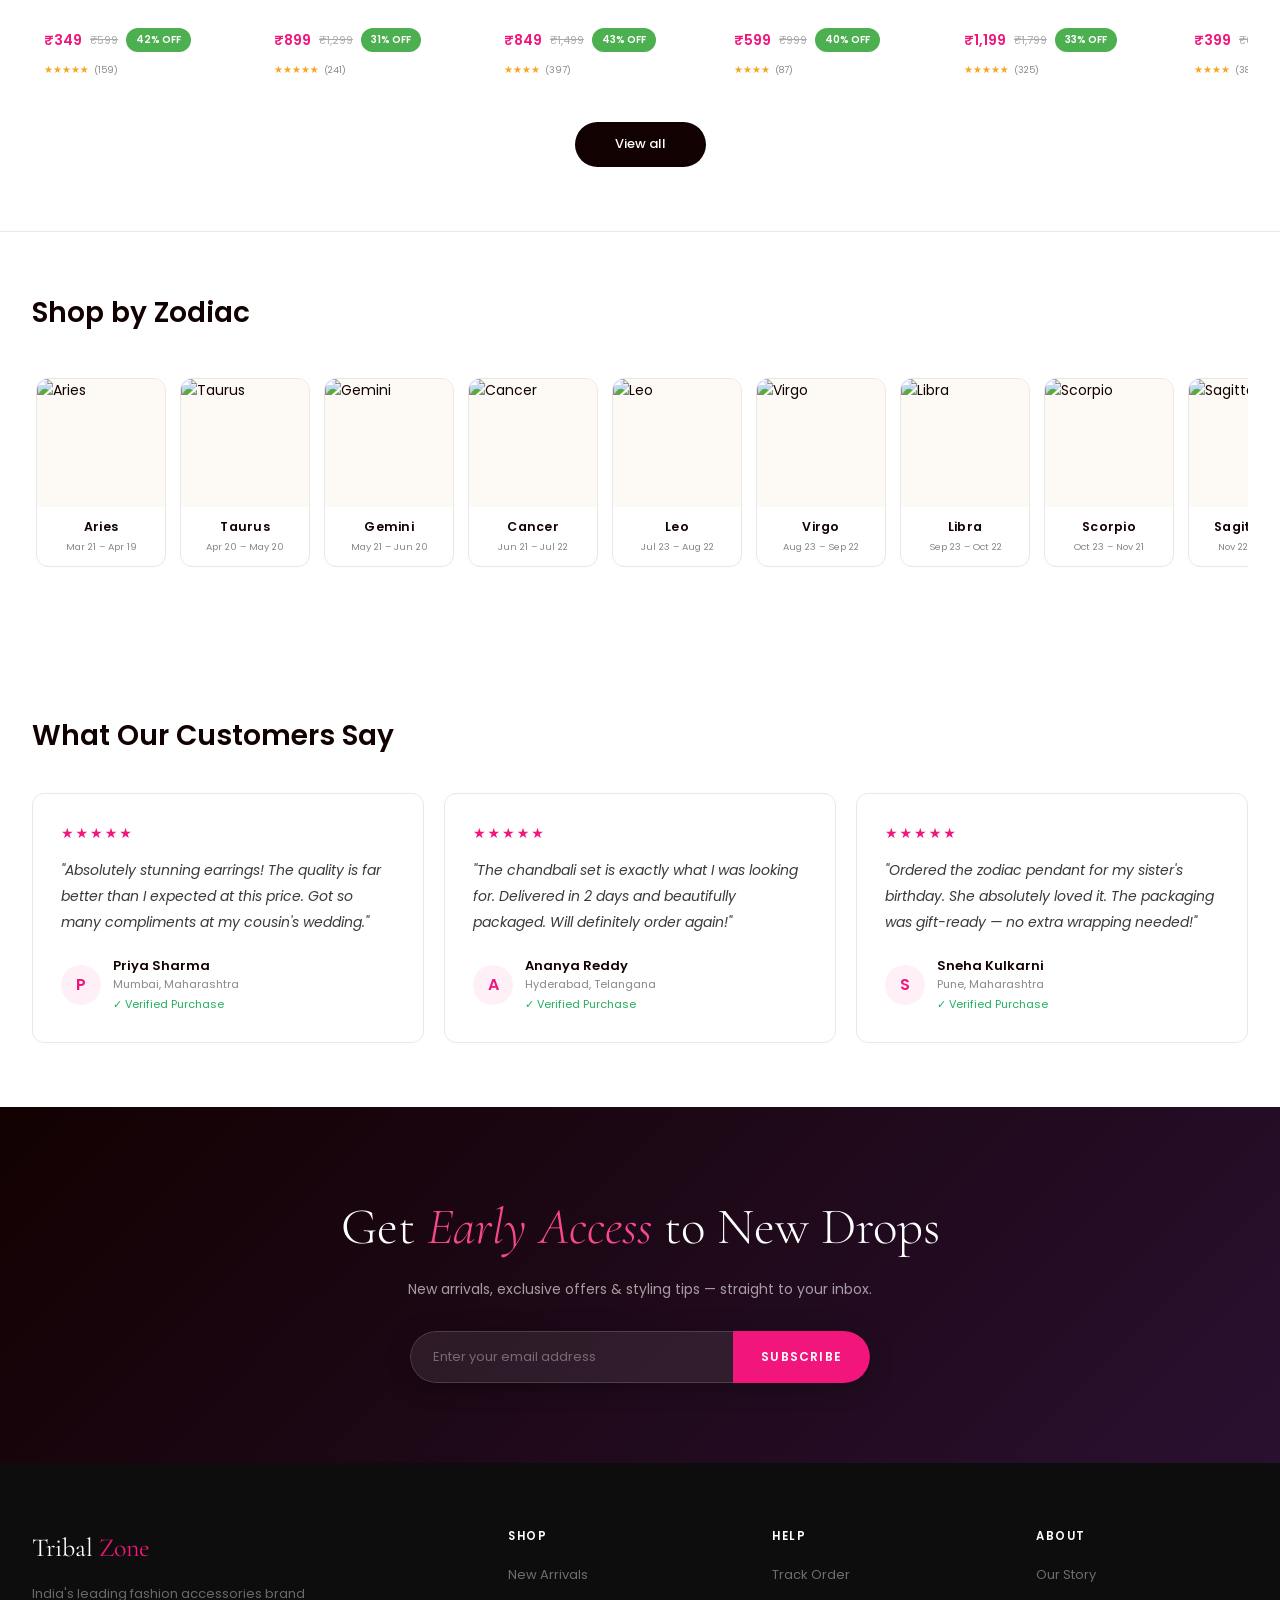
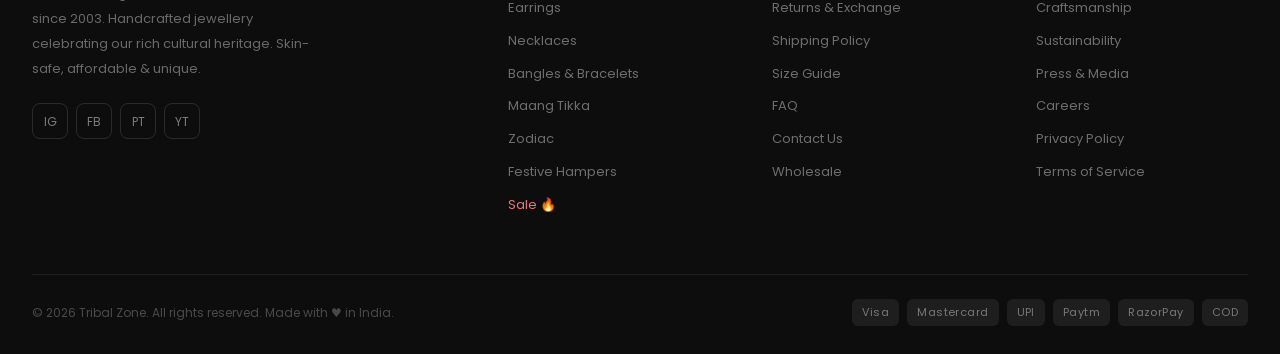
==== commit ca595bc2: "Revert mobile product card size - desktop only change - Desktop: 220px (larger) - Mobile: 170px (unc" ====
--- a/index.html
+++ b/index.html
@@ -553,7 +553,7 @@
 
       /* ── PRODUCT ROW — big cards like Lili Origin ── */
       .prod-row { gap: 8px; padding: 0 0 8px; }
-      .prod-row .pcard { width: 200px; }
+      .prod-row .pcard { width: 170px; }
       .row-arr { display: none !important; }
       .row-pager { display: flex; }
 
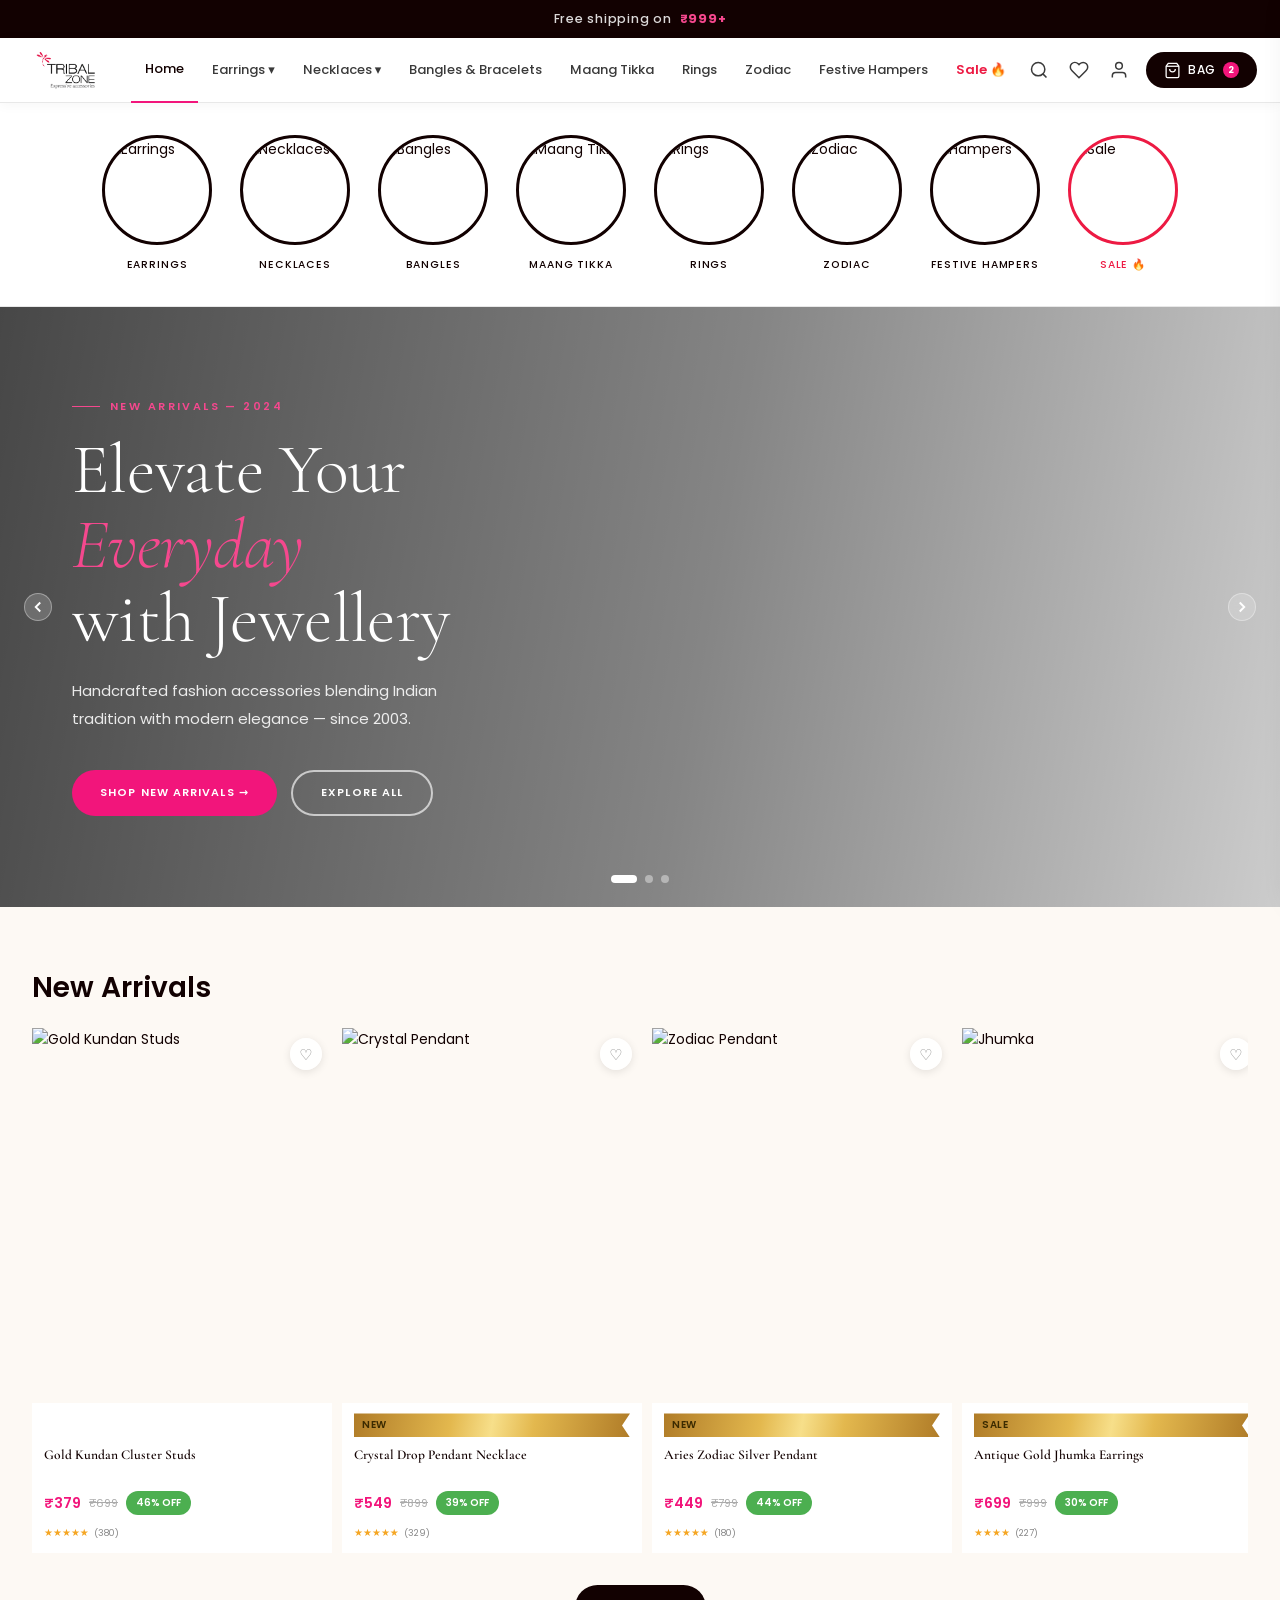
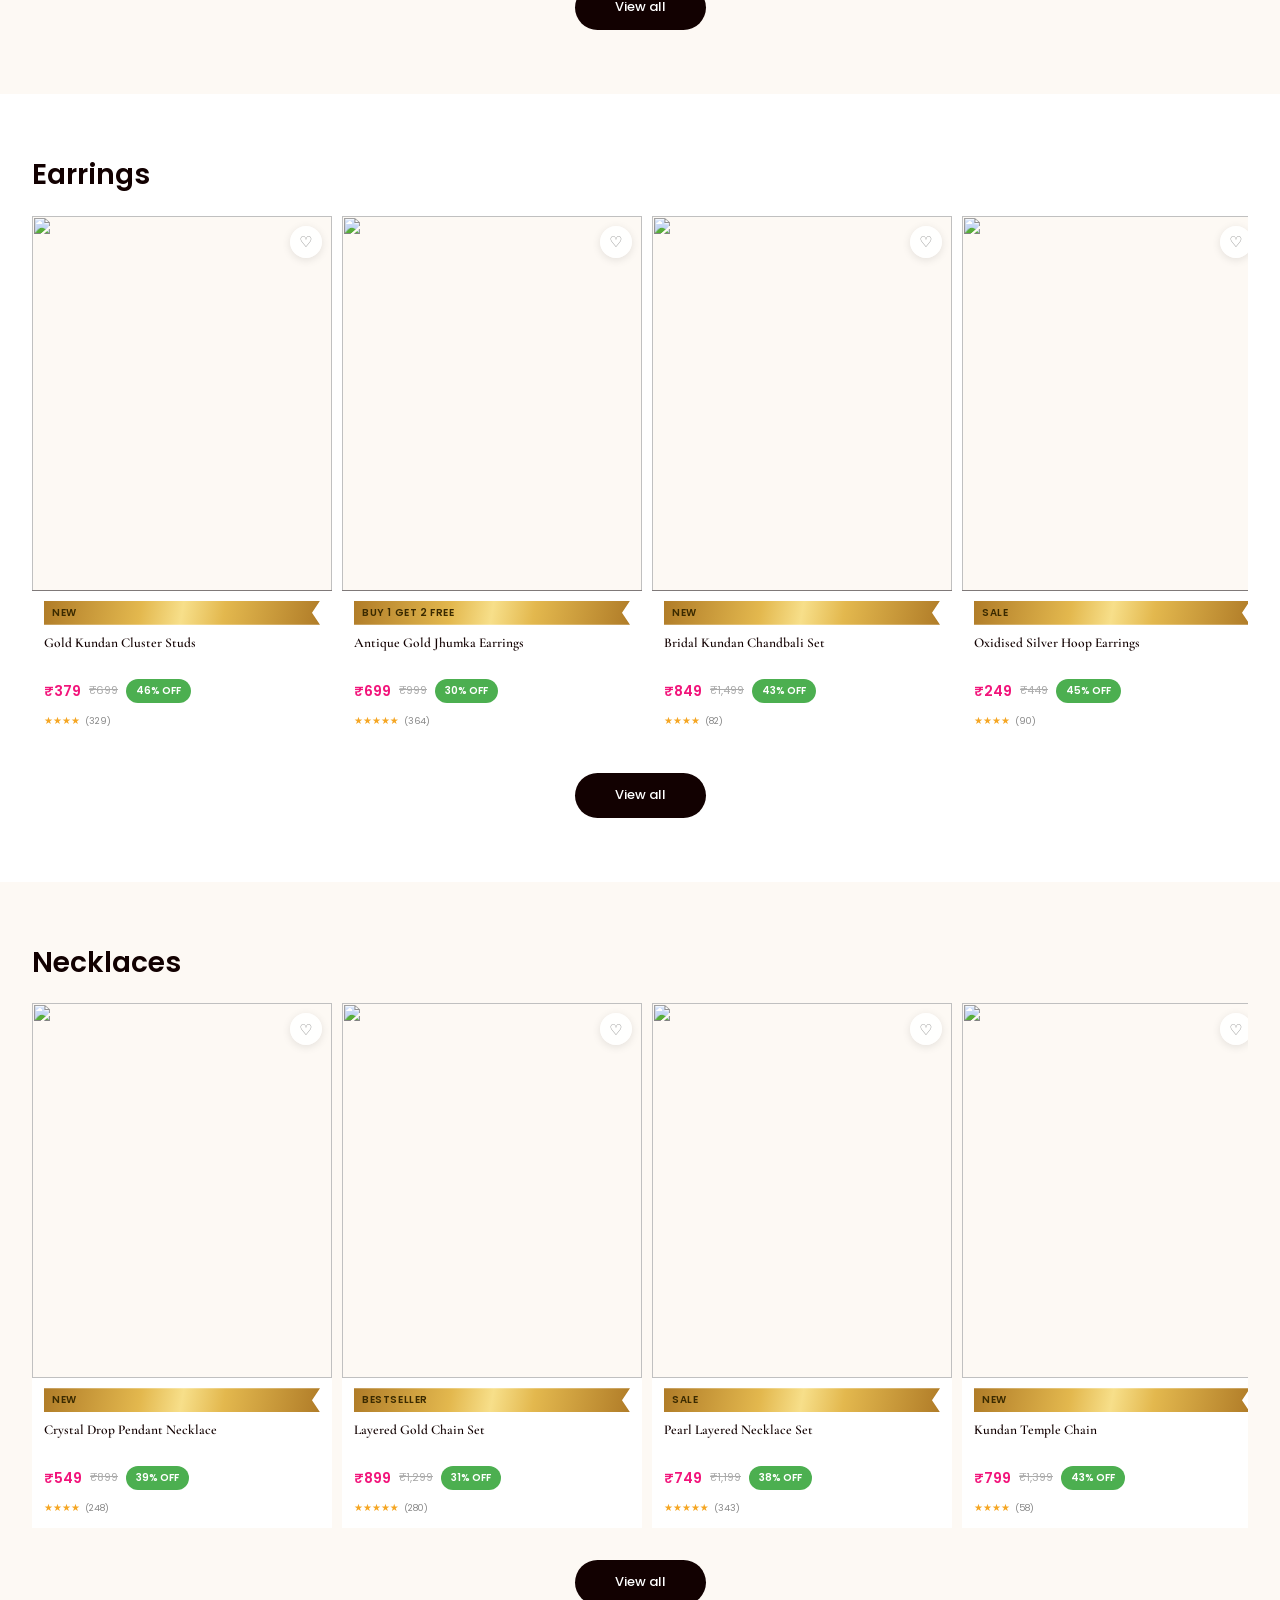
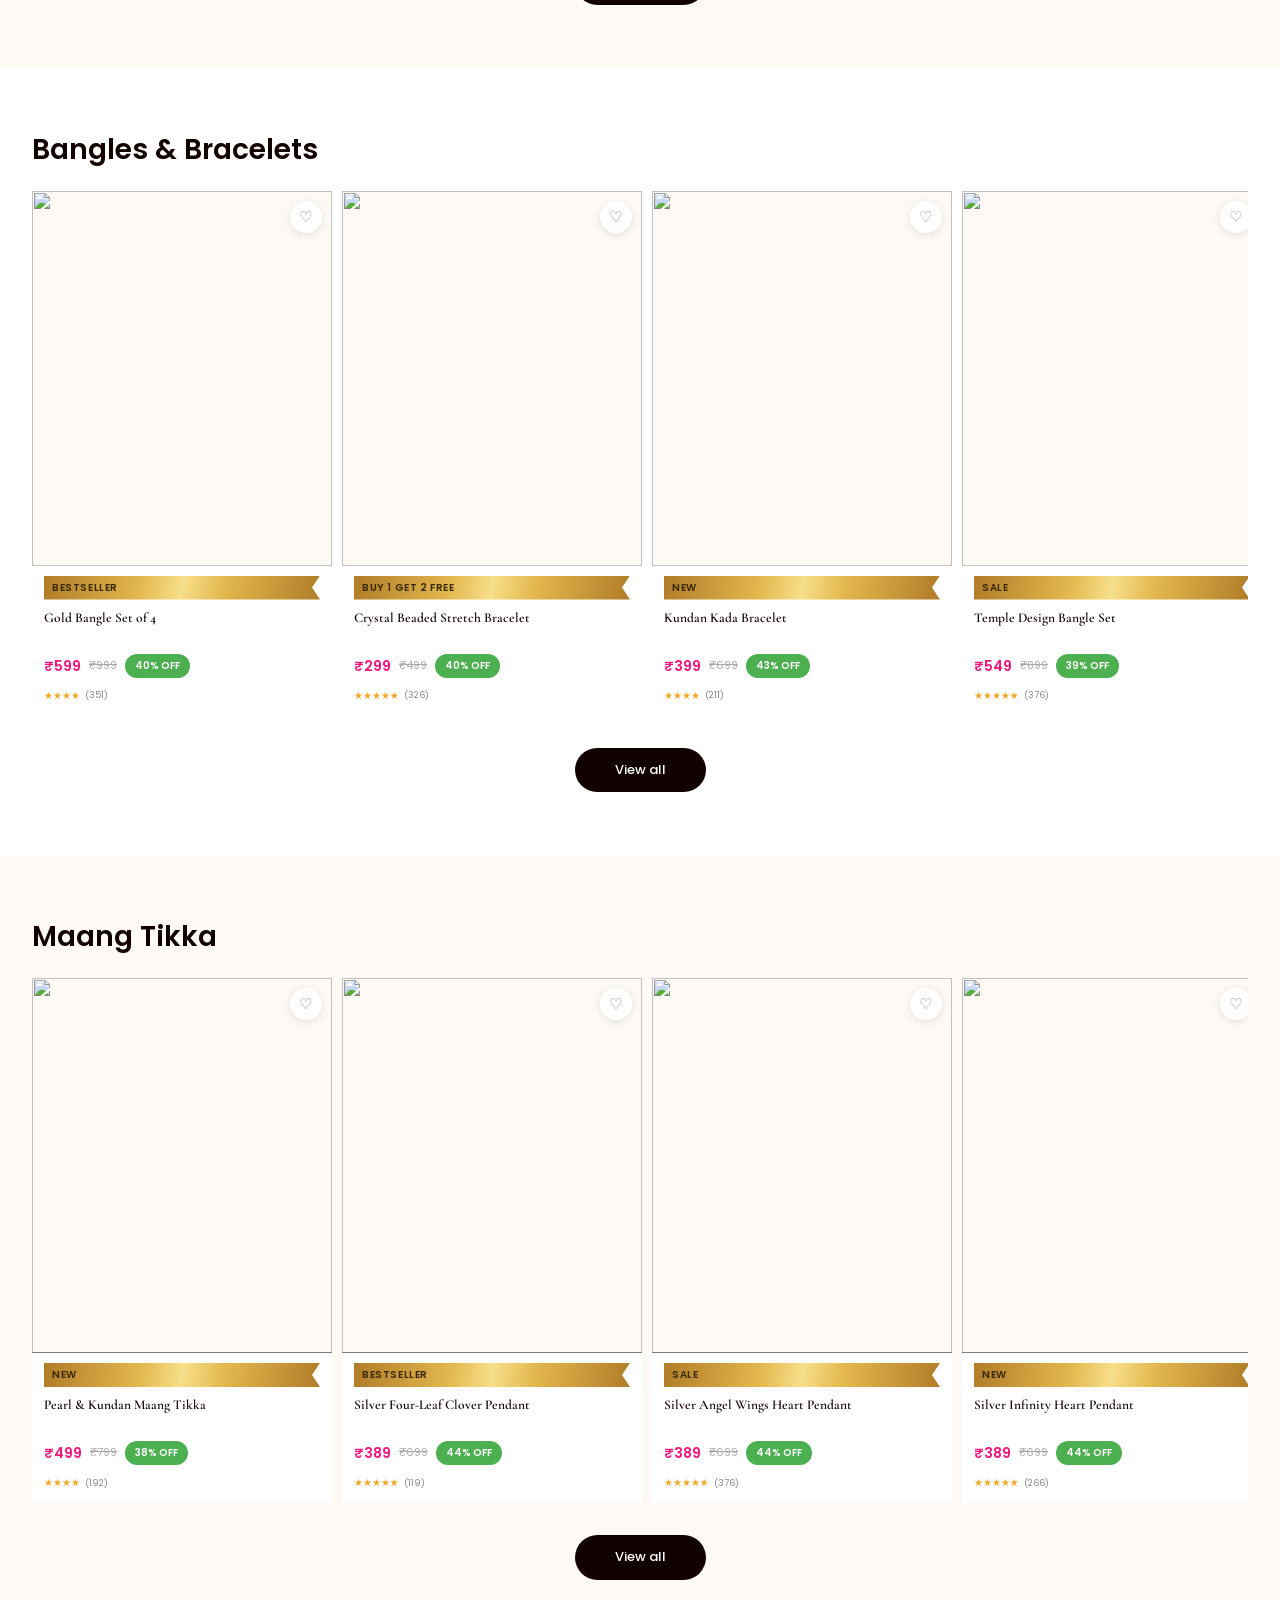
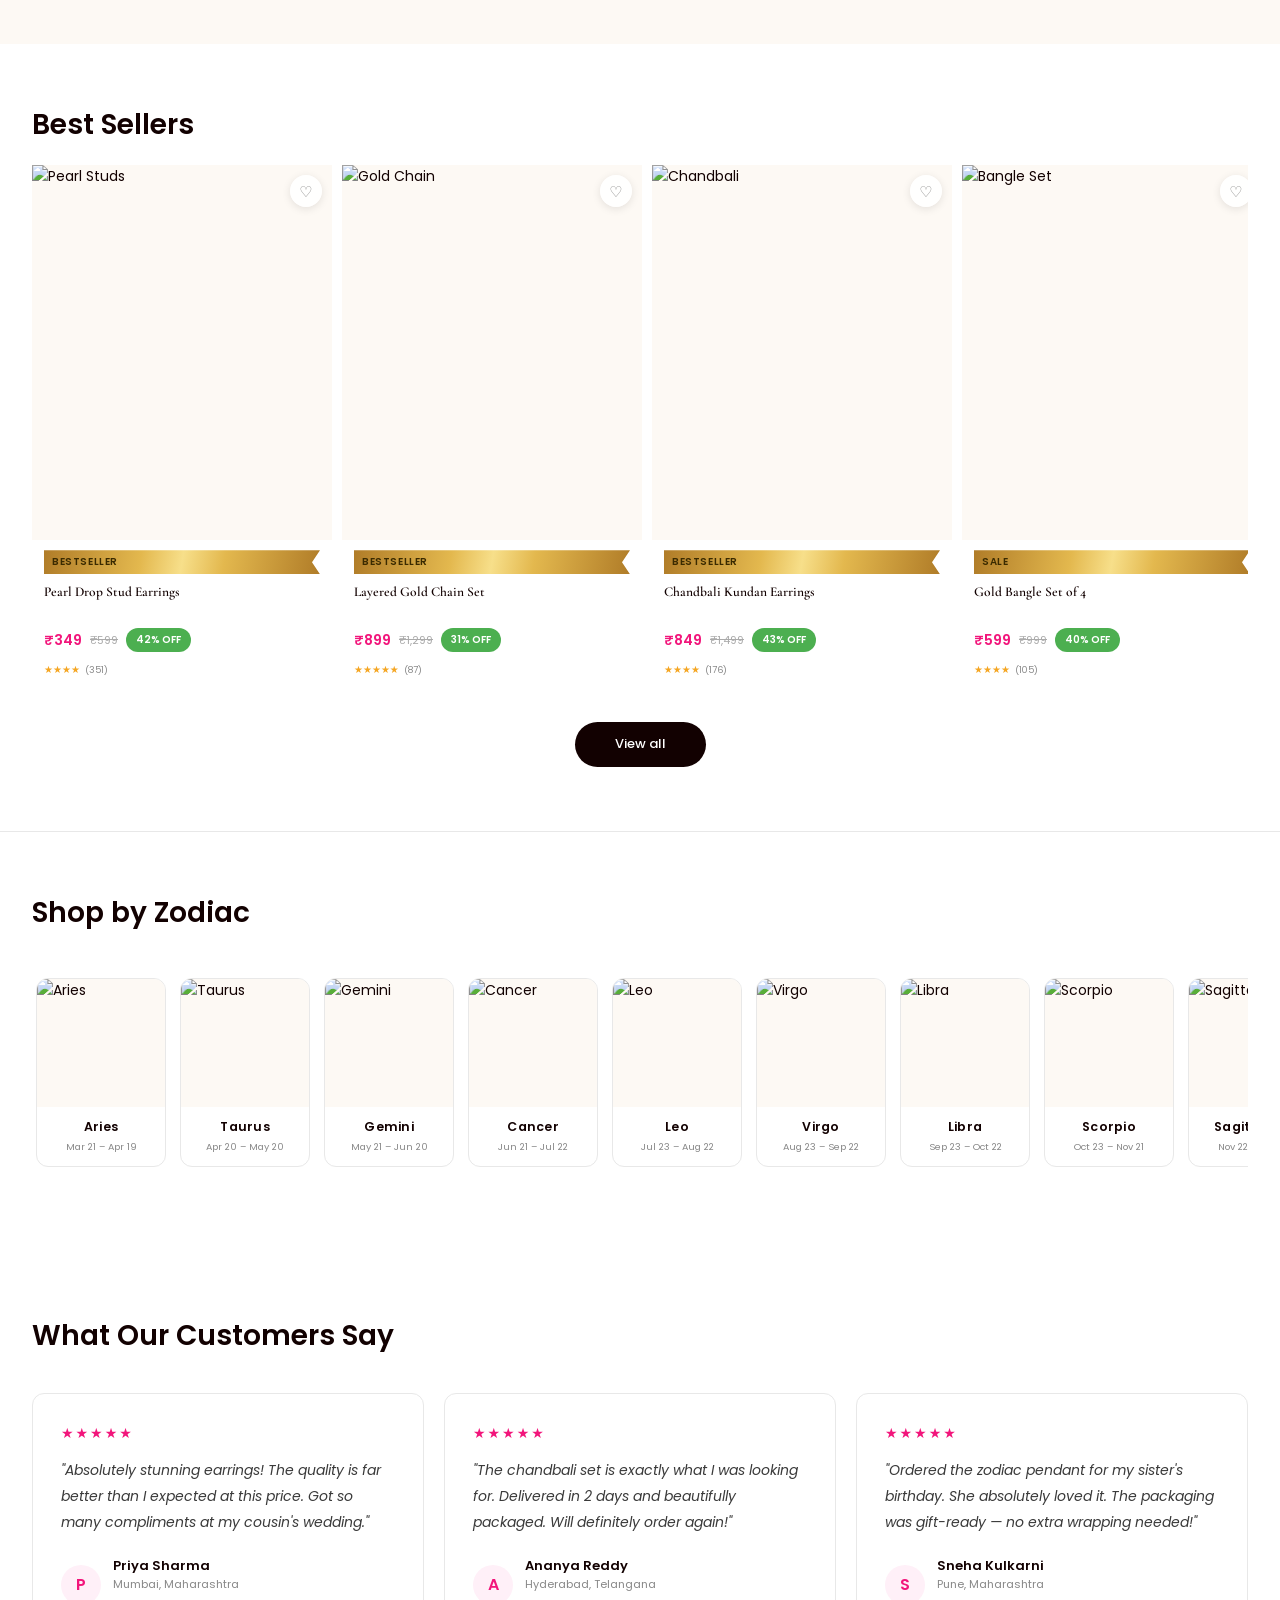
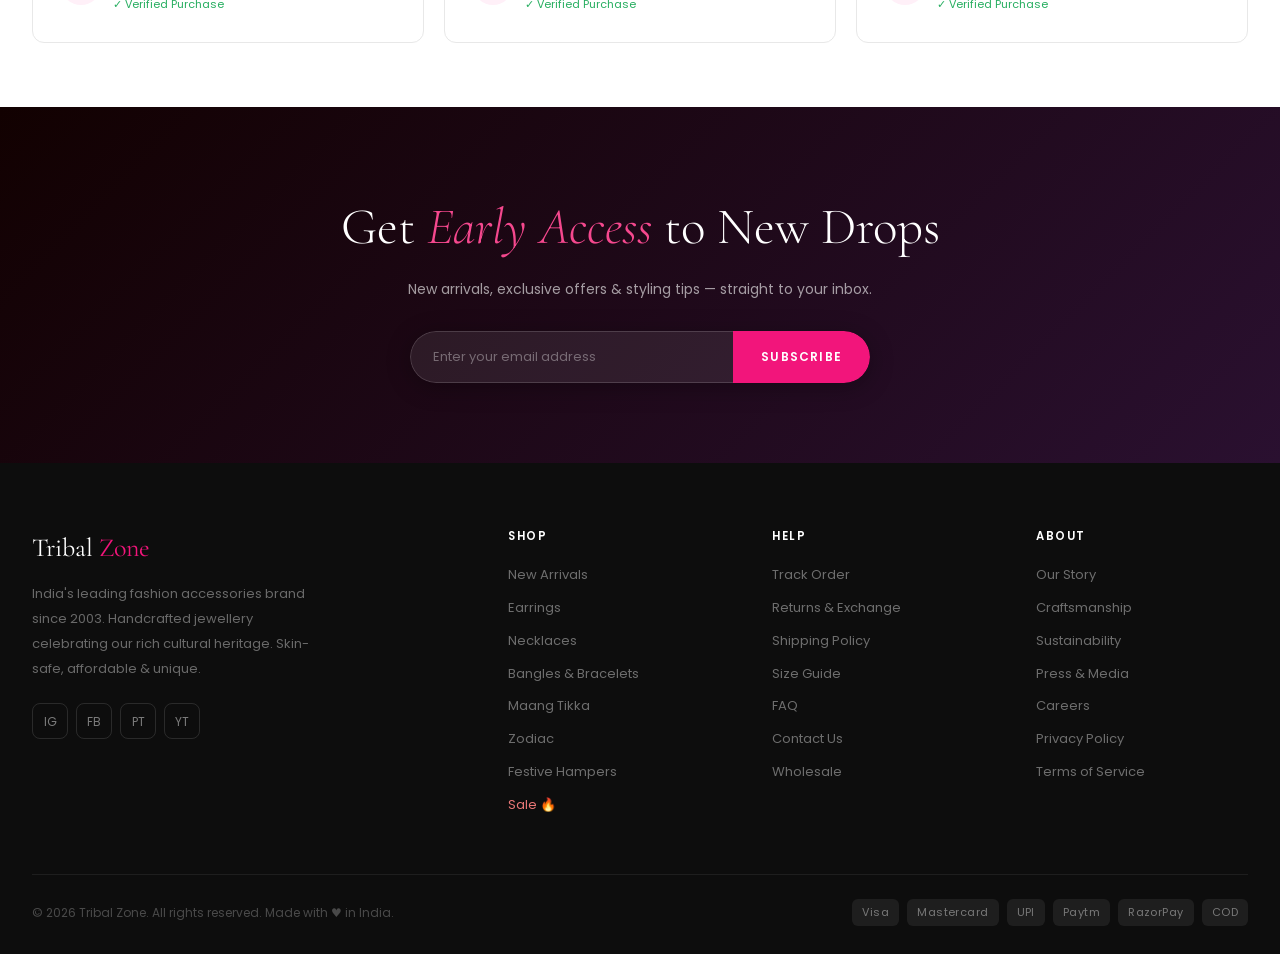
==== commit 4642b527: "Set product cards to show 4 per row on desktop - Desktop: 220px → 300px (fits 4 cards perfectly) - M" ====
--- a/index.html
+++ b/index.html
@@ -330,7 +330,7 @@
       cursor: pointer; display: flex; flex-direction: column; color: inherit; text-decoration: none;
       scroll-snap-align: start; flex-shrink: 0;
     }
-    .prod-row .pcard { width: 220px; }
+    .prod-row .pcard { width: 300px; }
     .pcard:hover { box-shadow: 0 8px 24px rgba(0,0,0,.1); transform: translateY(-2px); }
     .pcard-img { position: relative; aspect-ratio: 4/5; overflow: hidden; background: var(--cream); }
     .pcard-img .i1 { width: 100%; height: 100%; object-fit: cover; transition: opacity .4s, transform .5s; }
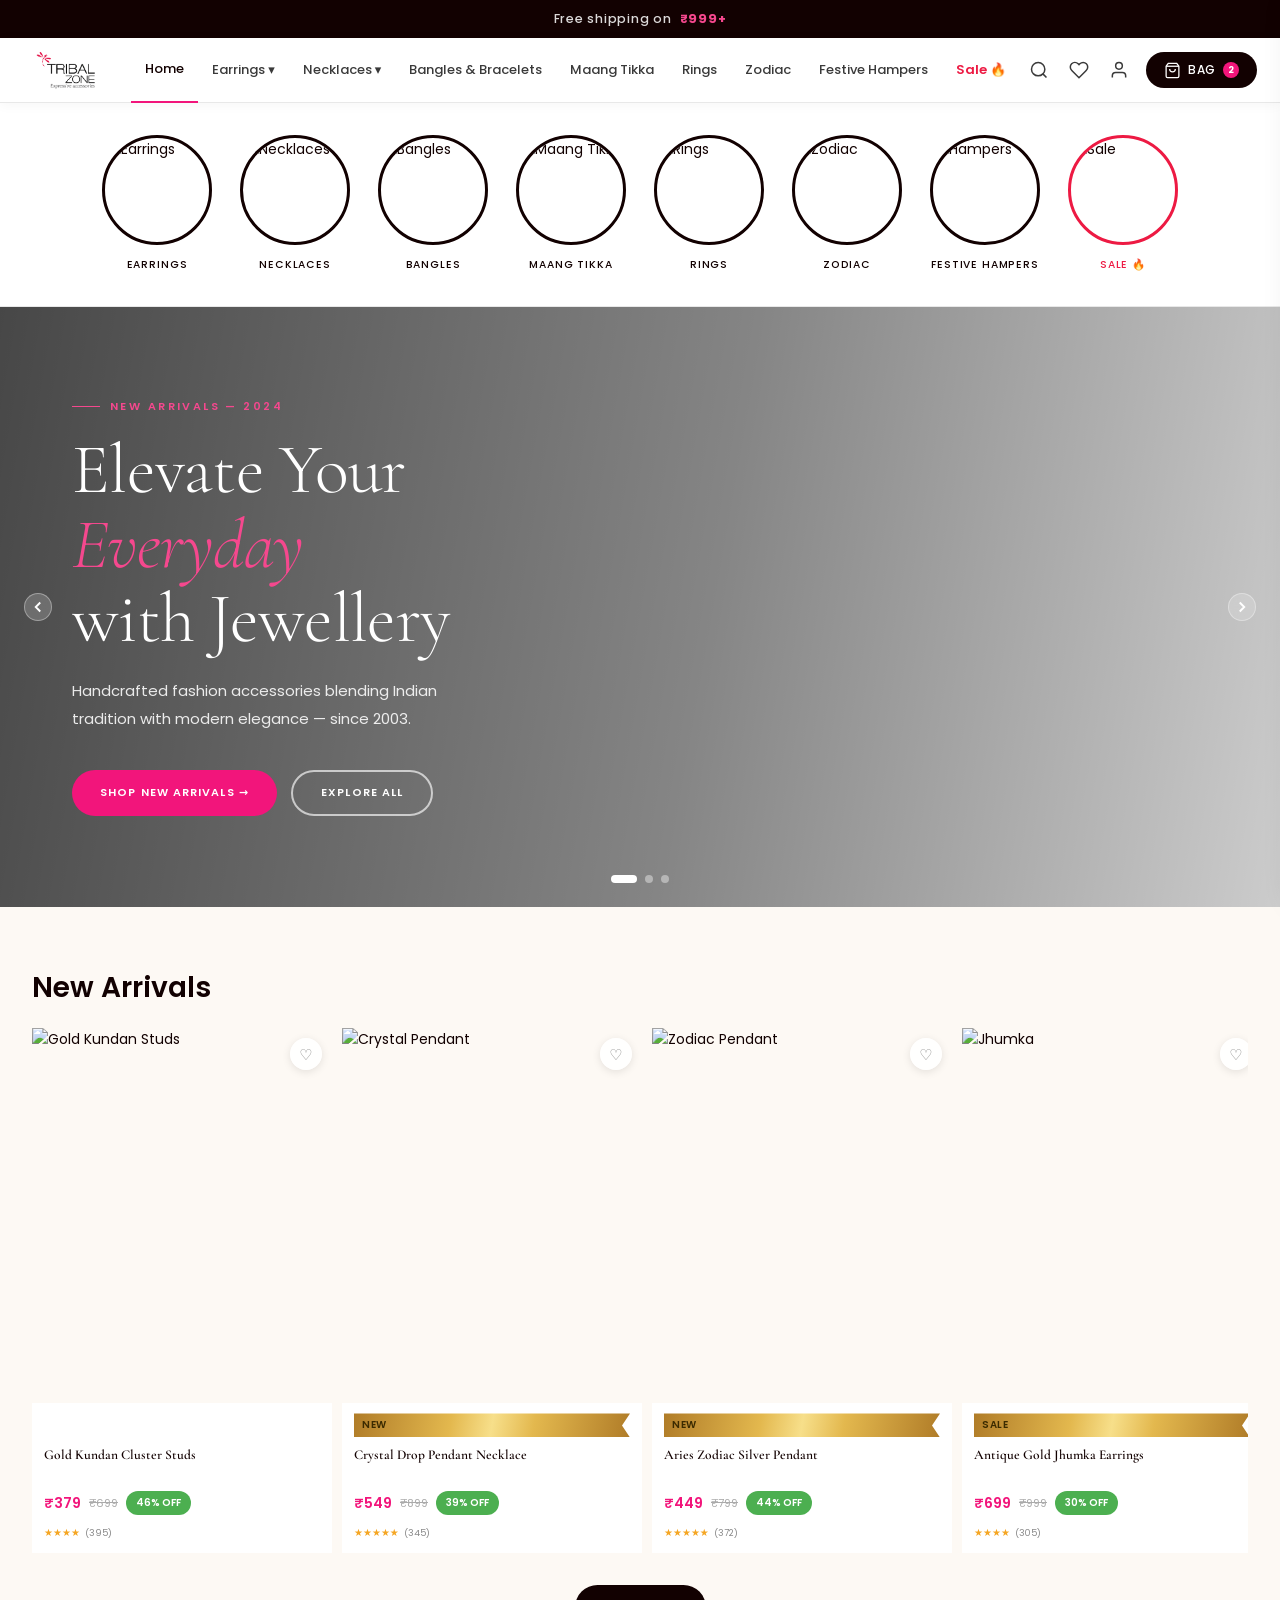
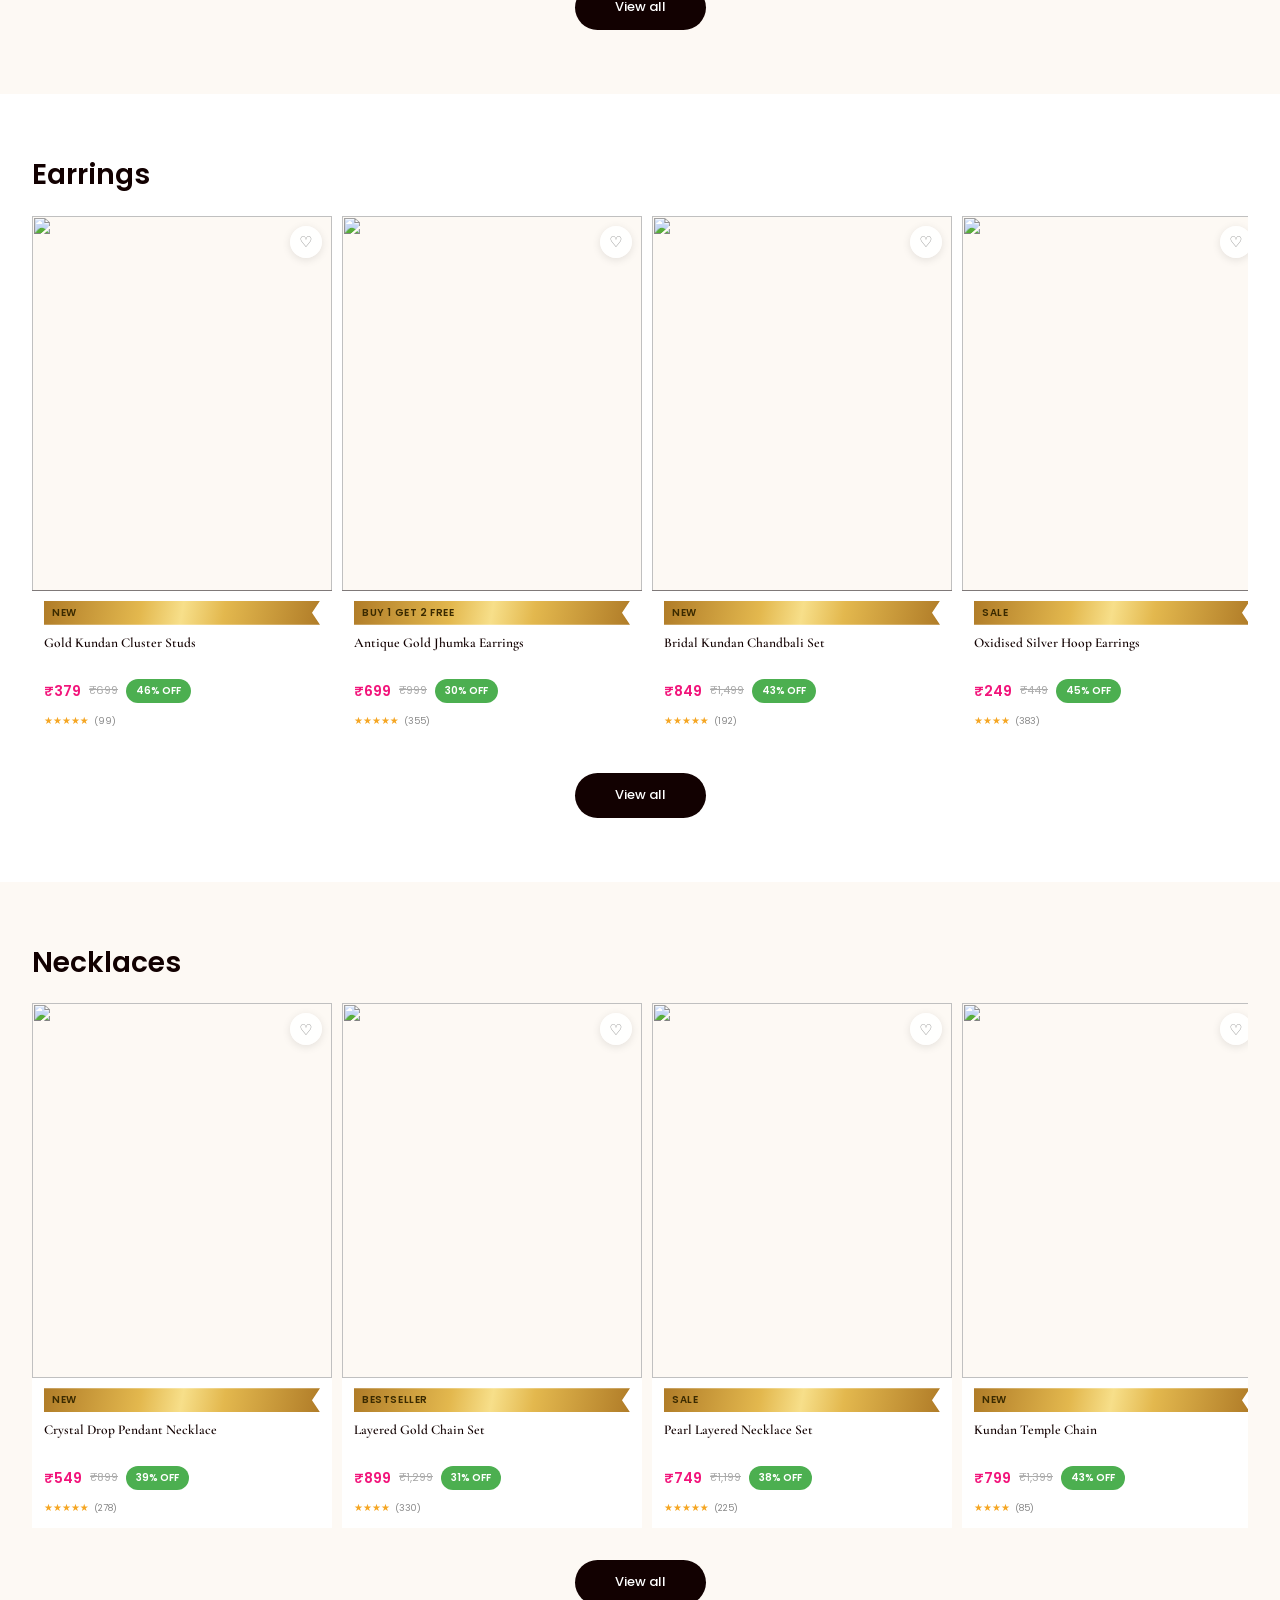
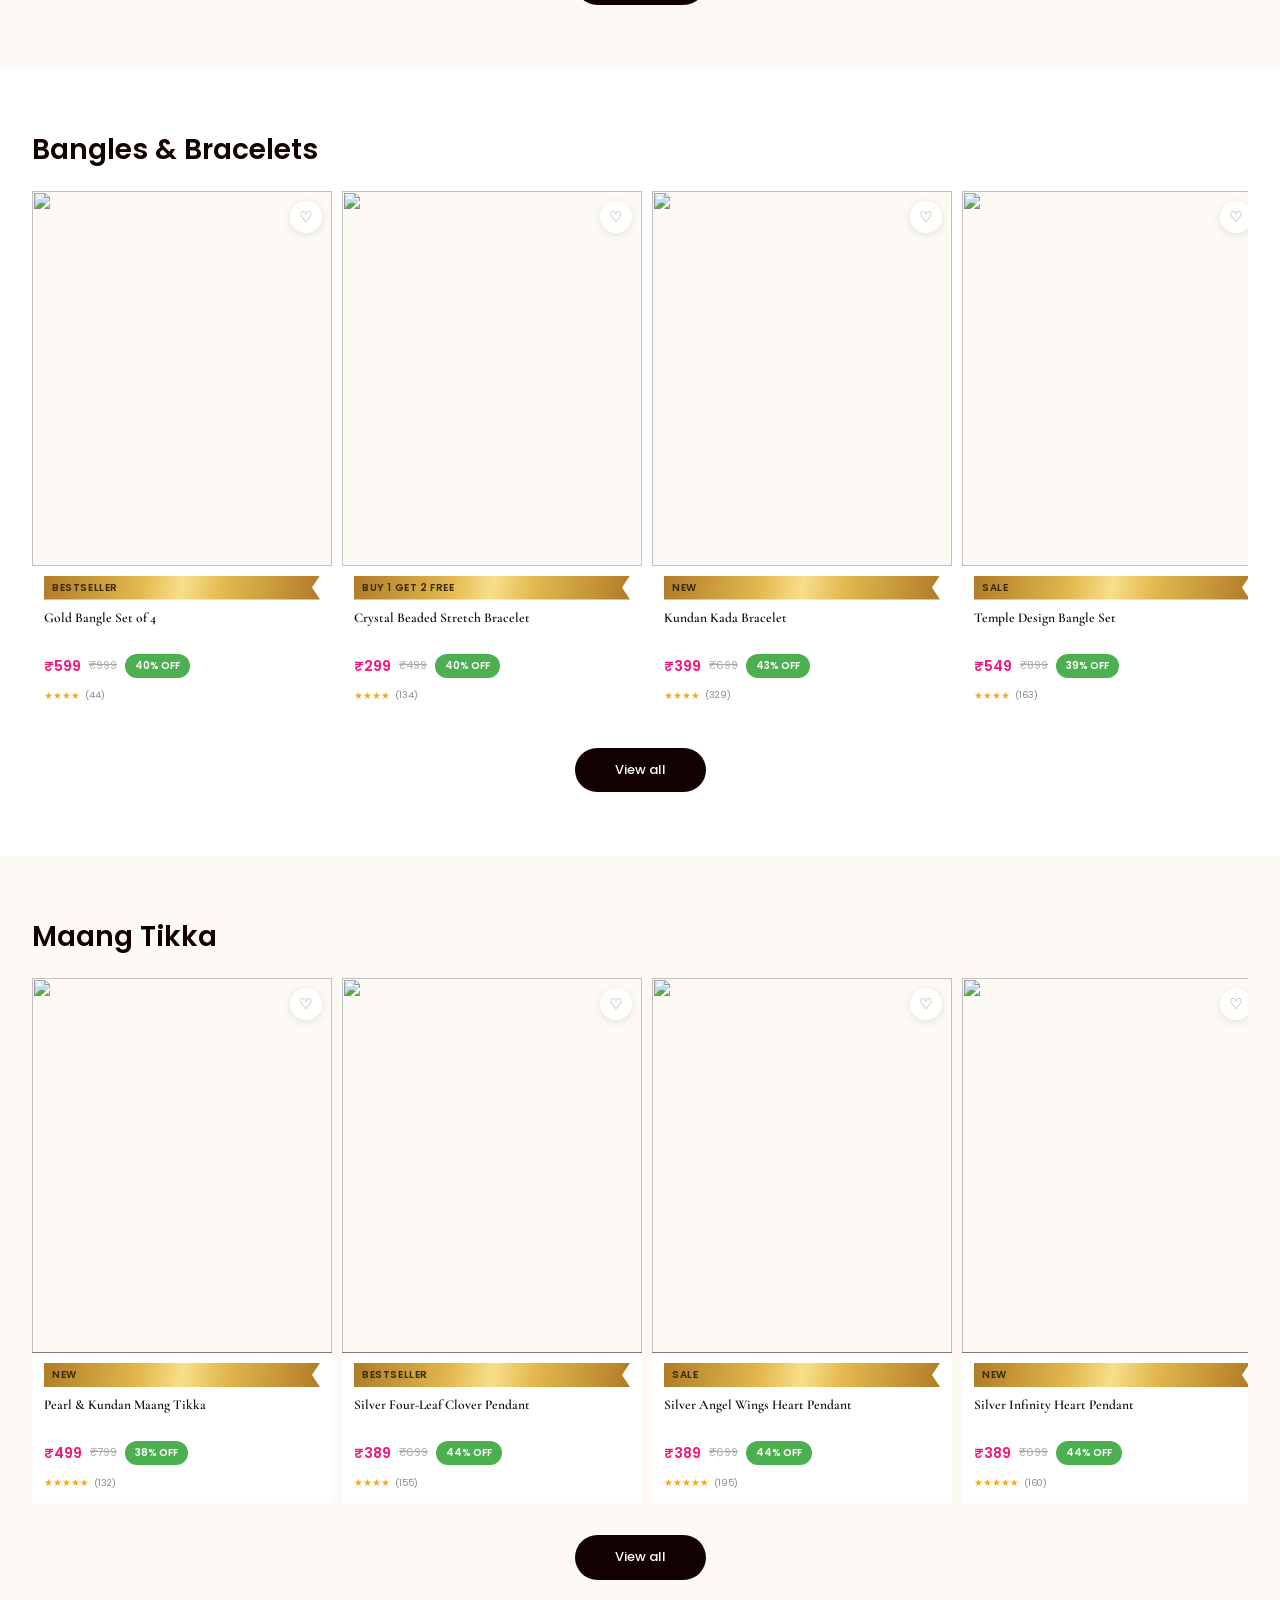
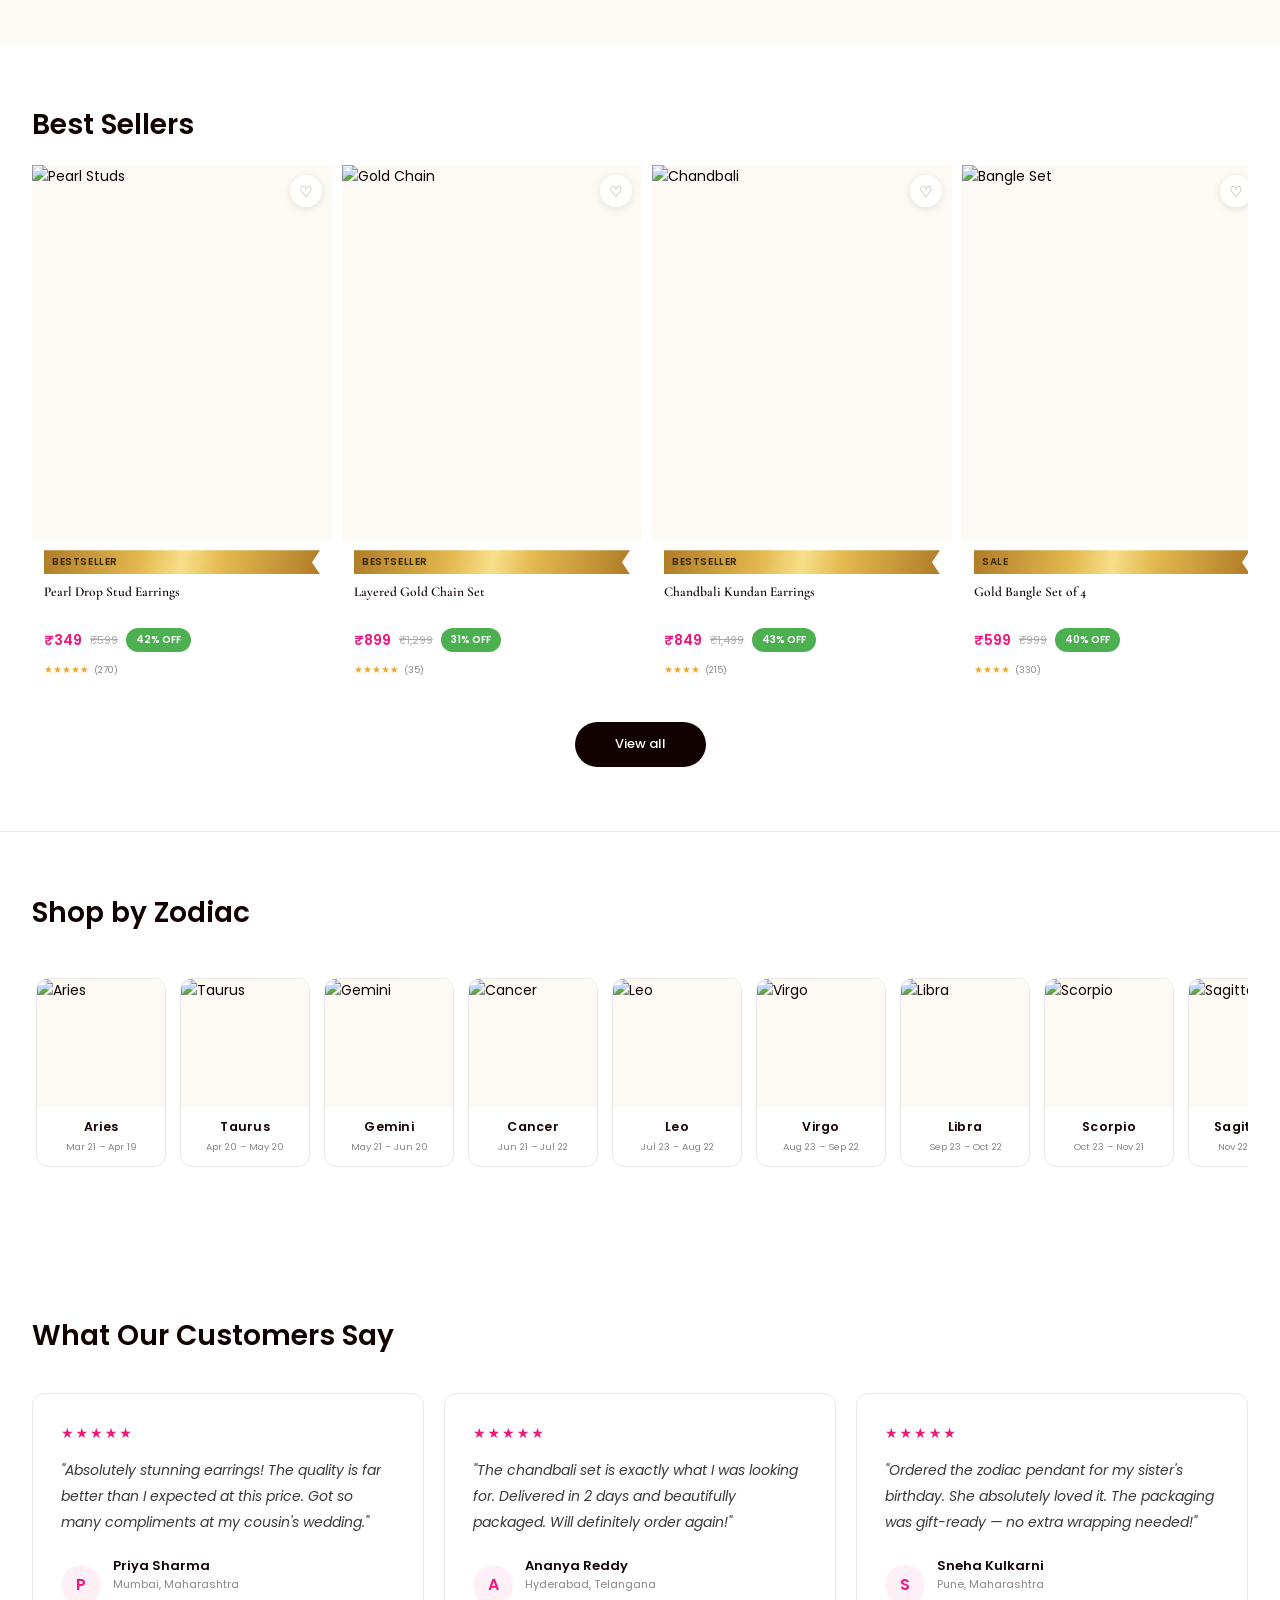
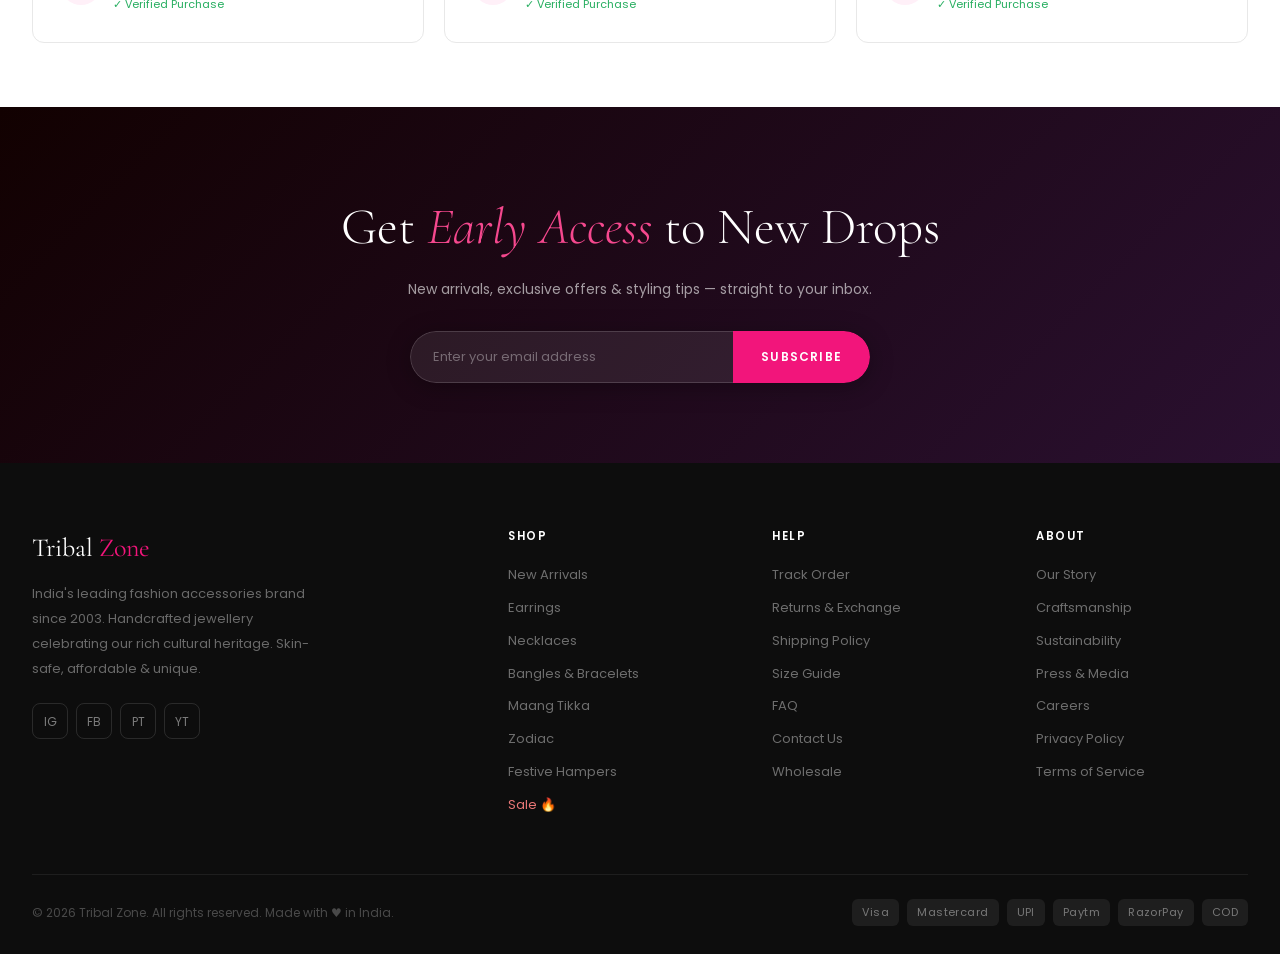
==== commit cf9133e0: "Fix hero banner: seamless infinite loop (no reverse on wrap) - Clone-based infinite carousel: clones" ====
--- a/index.html
+++ b/index.html
@@ -1334,22 +1334,59 @@
 </footer>
 
 <script>
-  /* ── Hero carousel ── */
-  var heroIdx = 0, heroTotal = 3, heroTimer, heroPrevIdx = 0;
-  function heroMove(d) { heroPrevIdx = heroIdx; heroIdx = (heroIdx + d + heroTotal) % heroTotal; heroRender(); }
-  function heroGo(i) { heroIdx = i; heroRender(); }
-  function heroRender() {
+  /* ── Hero carousel (seamless infinite loop — always moves forward) ── */
+  (function(){
     var track = document.getElementById('heroTrack');
-    track.style.transform = 'translateX(-' + (heroIdx * 100) + '%)';
-    document.querySelectorAll('.hero-dot').forEach((d,i) => d.classList.toggle('on', i===heroIdx));
-  }
-  function heroAuto() { heroTimer = setInterval(() => heroMove(1), 5000); }
-  document.querySelector('.hero').addEventListener('mouseenter', () => clearInterval(heroTimer));
-  document.querySelector('.hero').addEventListener('mouseleave', () => { heroAuto(); });
-  var heroTouchStart = 0;
-  document.querySelector('.hero').addEventListener('touchstart', (e) => { heroTouchStart = e.touches[0].clientX; clearInterval(heroTimer); });
-  document.querySelector('.hero').addEventListener('touchend', (e) => { var diff = heroTouchStart - e.changedTouches[0].clientX; if (Math.abs(diff) > 50) heroMove(diff > 0 ? 1 : -1); heroAuto(); });
-  heroAuto();
+    if (!track) return;
+    var realSlides = Array.prototype.slice.call(track.children);
+    var realCount = realSlides.length;
+    if (realCount < 2) return;
+    var firstClone = realSlides[0].cloneNode(true);
+    var lastClone = realSlides[realCount - 1].cloneNode(true);
+    track.appendChild(firstClone);
+    track.insertBefore(lastClone, realSlides[0]);
+
+    var curIdx = 1, heroTimer, animating = false;
+    function setX(animate) {
+      if (animate) {
+        track.style.transition = 'transform .7s cubic-bezier(.4,0,.2,1)';
+        track.style.transform = 'translateX(-' + (curIdx * 100) + '%)';
+      } else {
+        track.style.transition = 'none';
+        track.style.transform = 'translateX(-' + (curIdx * 100) + '%)';
+        void track.offsetWidth; /* force reflow so the next move animates */
+      }
+    }
+    function updateDots() {
+      var active = (curIdx - 1 + realCount) % realCount;
+      document.querySelectorAll('.hero-dot').forEach(function(d, i){ d.classList.toggle('on', i === active); });
+    }
+    window.heroMove = function(dir) {
+      if (animating) return;
+      animating = true;
+      curIdx += dir;
+      setX(true); updateDots();
+    };
+    window.heroGo = function(i) {
+      if (animating) return;
+      curIdx = i + 1;
+      setX(true); updateDots();
+    };
+    track.addEventListener('transitionend', function() {
+      if (curIdx === 0) { curIdx = realCount; setX(false); }
+      else if (curIdx === realCount + 1) { curIdx = 1; setX(false); }
+      animating = false;
+    });
+    function heroAuto() { heroTimer = setInterval(function(){ window.heroMove(1); }, 5000); }
+    var hero = document.querySelector('.hero');
+    hero.addEventListener('mouseenter', function(){ clearInterval(heroTimer); });
+    hero.addEventListener('mouseleave', heroAuto);
+    var startX = 0;
+    hero.addEventListener('touchstart', function(e){ startX = e.touches[0].clientX; clearInterval(heroTimer); }, { passive: true });
+    hero.addEventListener('touchend', function(e){ var diff = startX - e.changedTouches[0].clientX; if (Math.abs(diff) > 50) window.heroMove(diff > 0 ? 1 : -1); heroAuto(); });
+
+    setX(false); updateDots(); heroAuto();
+  })();
 
   /* ── Row scroll ── */
   function scrollRow(id, d) { document.getElementById(id).scrollBy({ left: d * 480, behavior: 'smooth' }); }
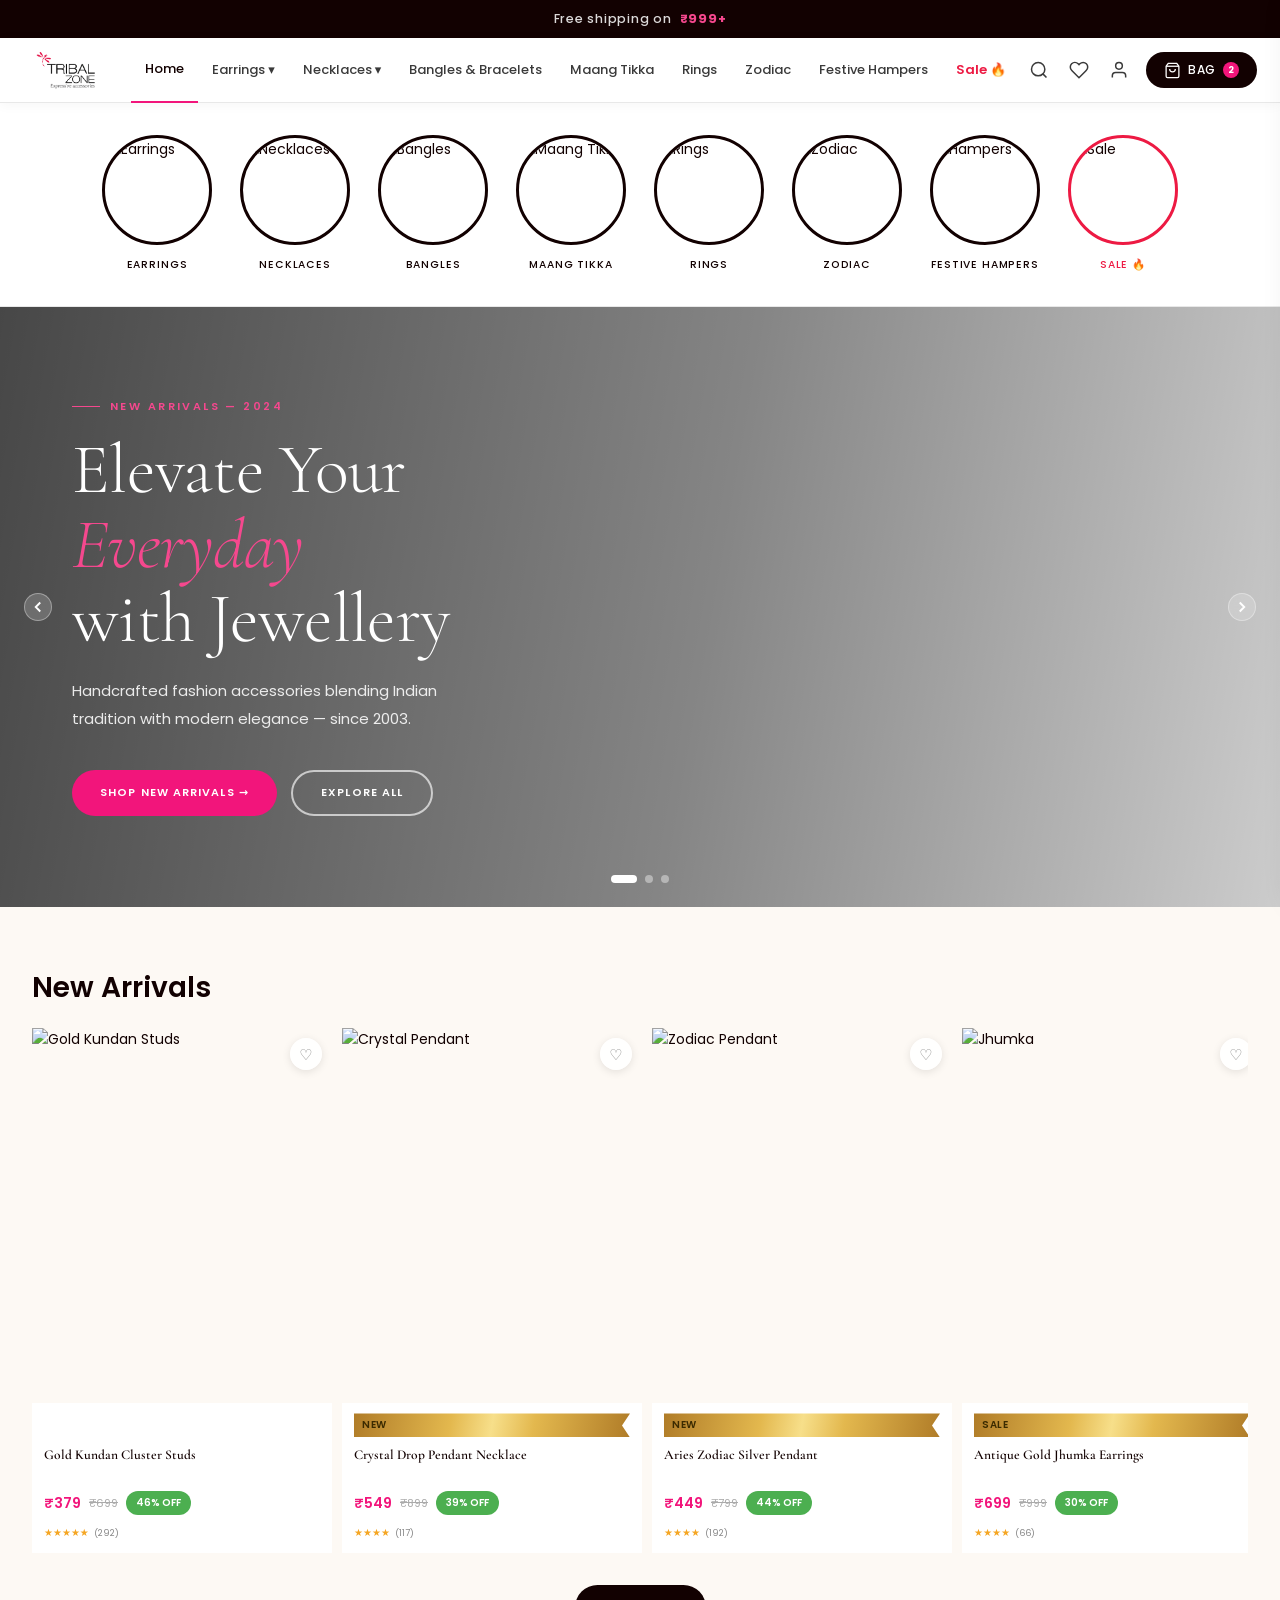
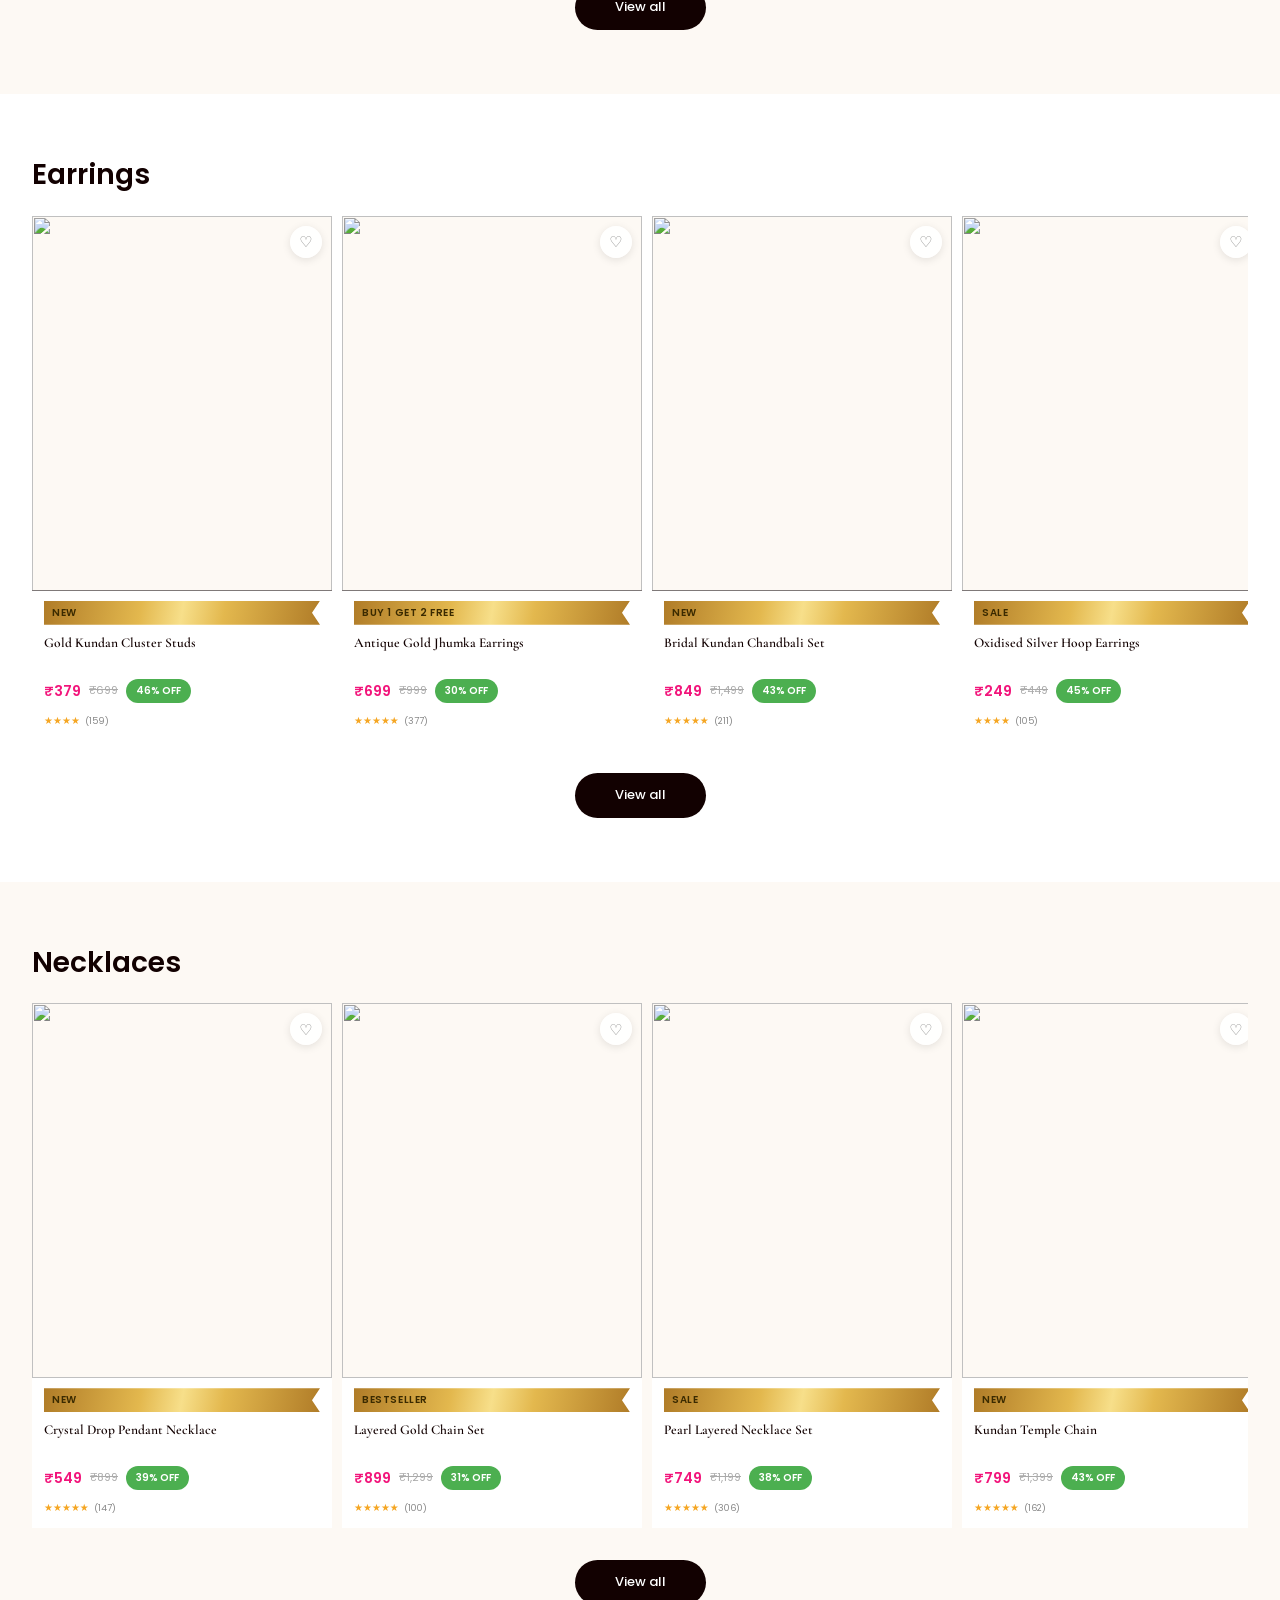
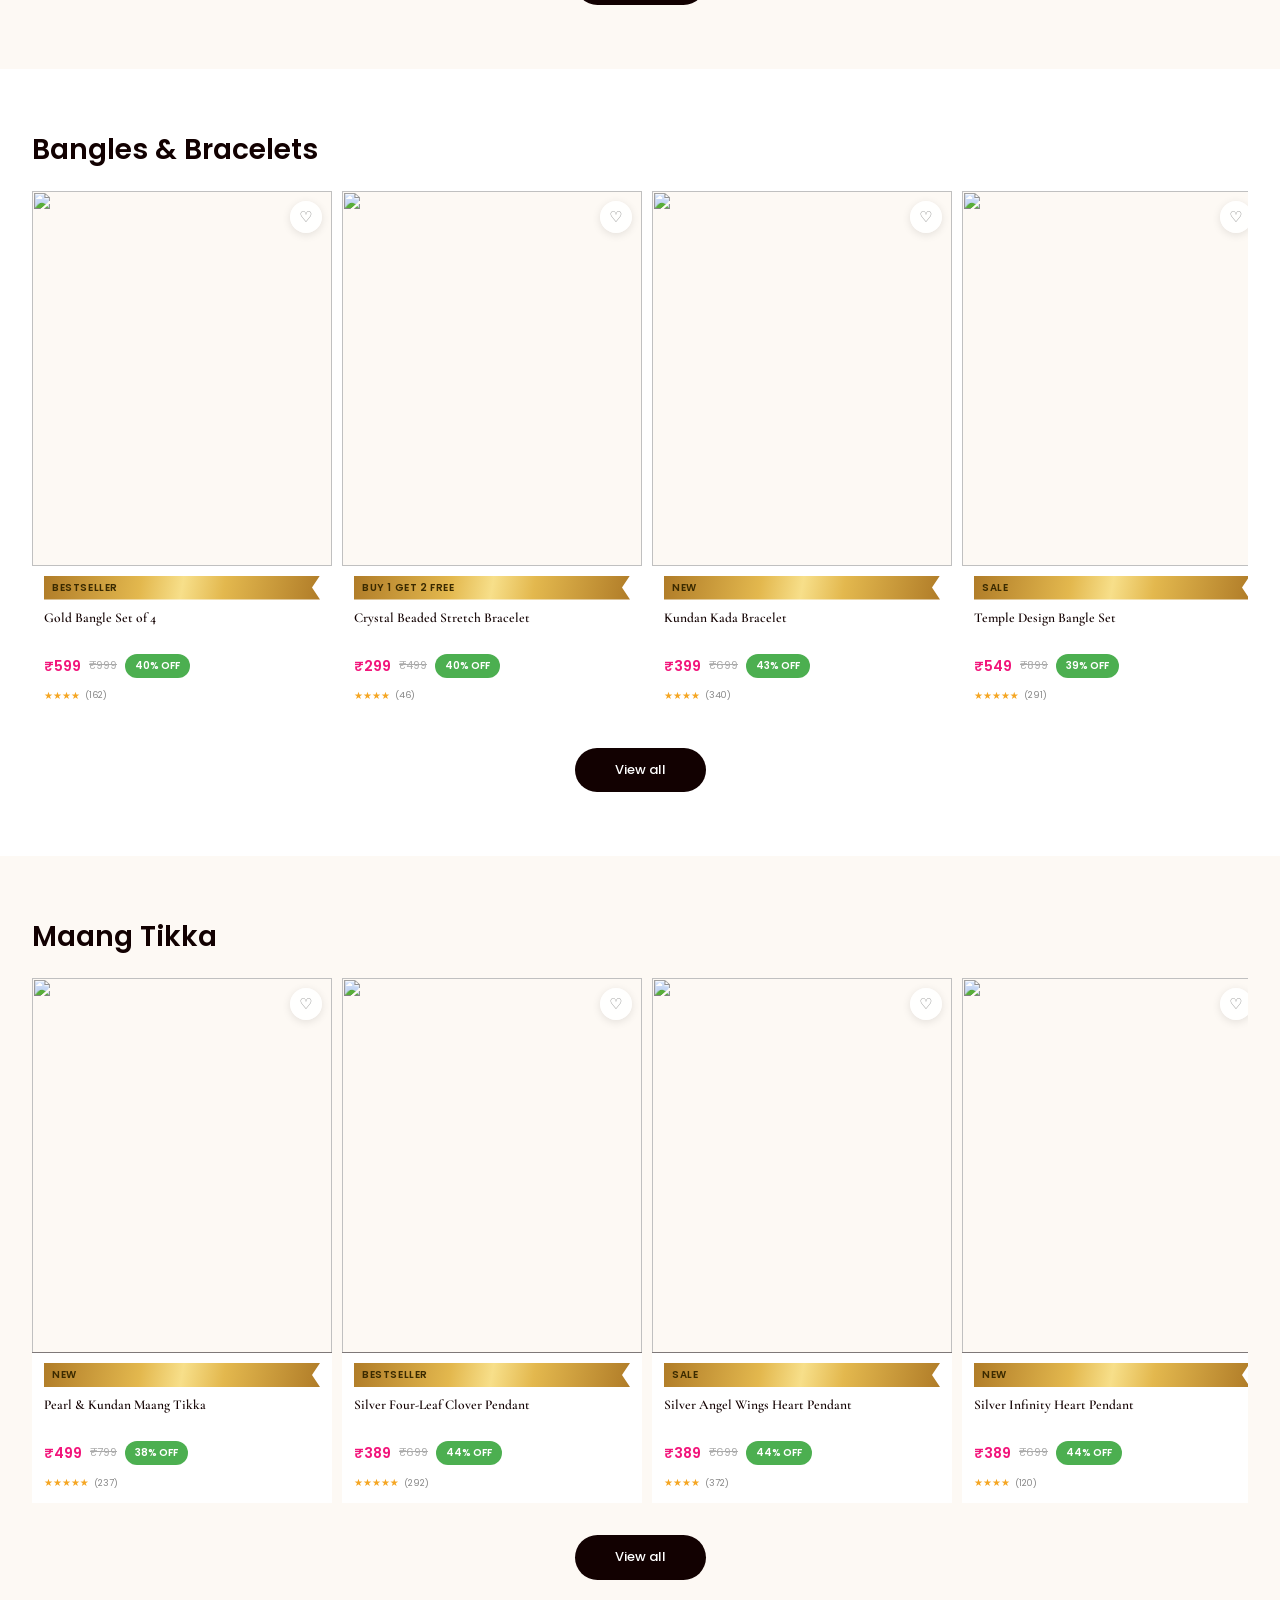
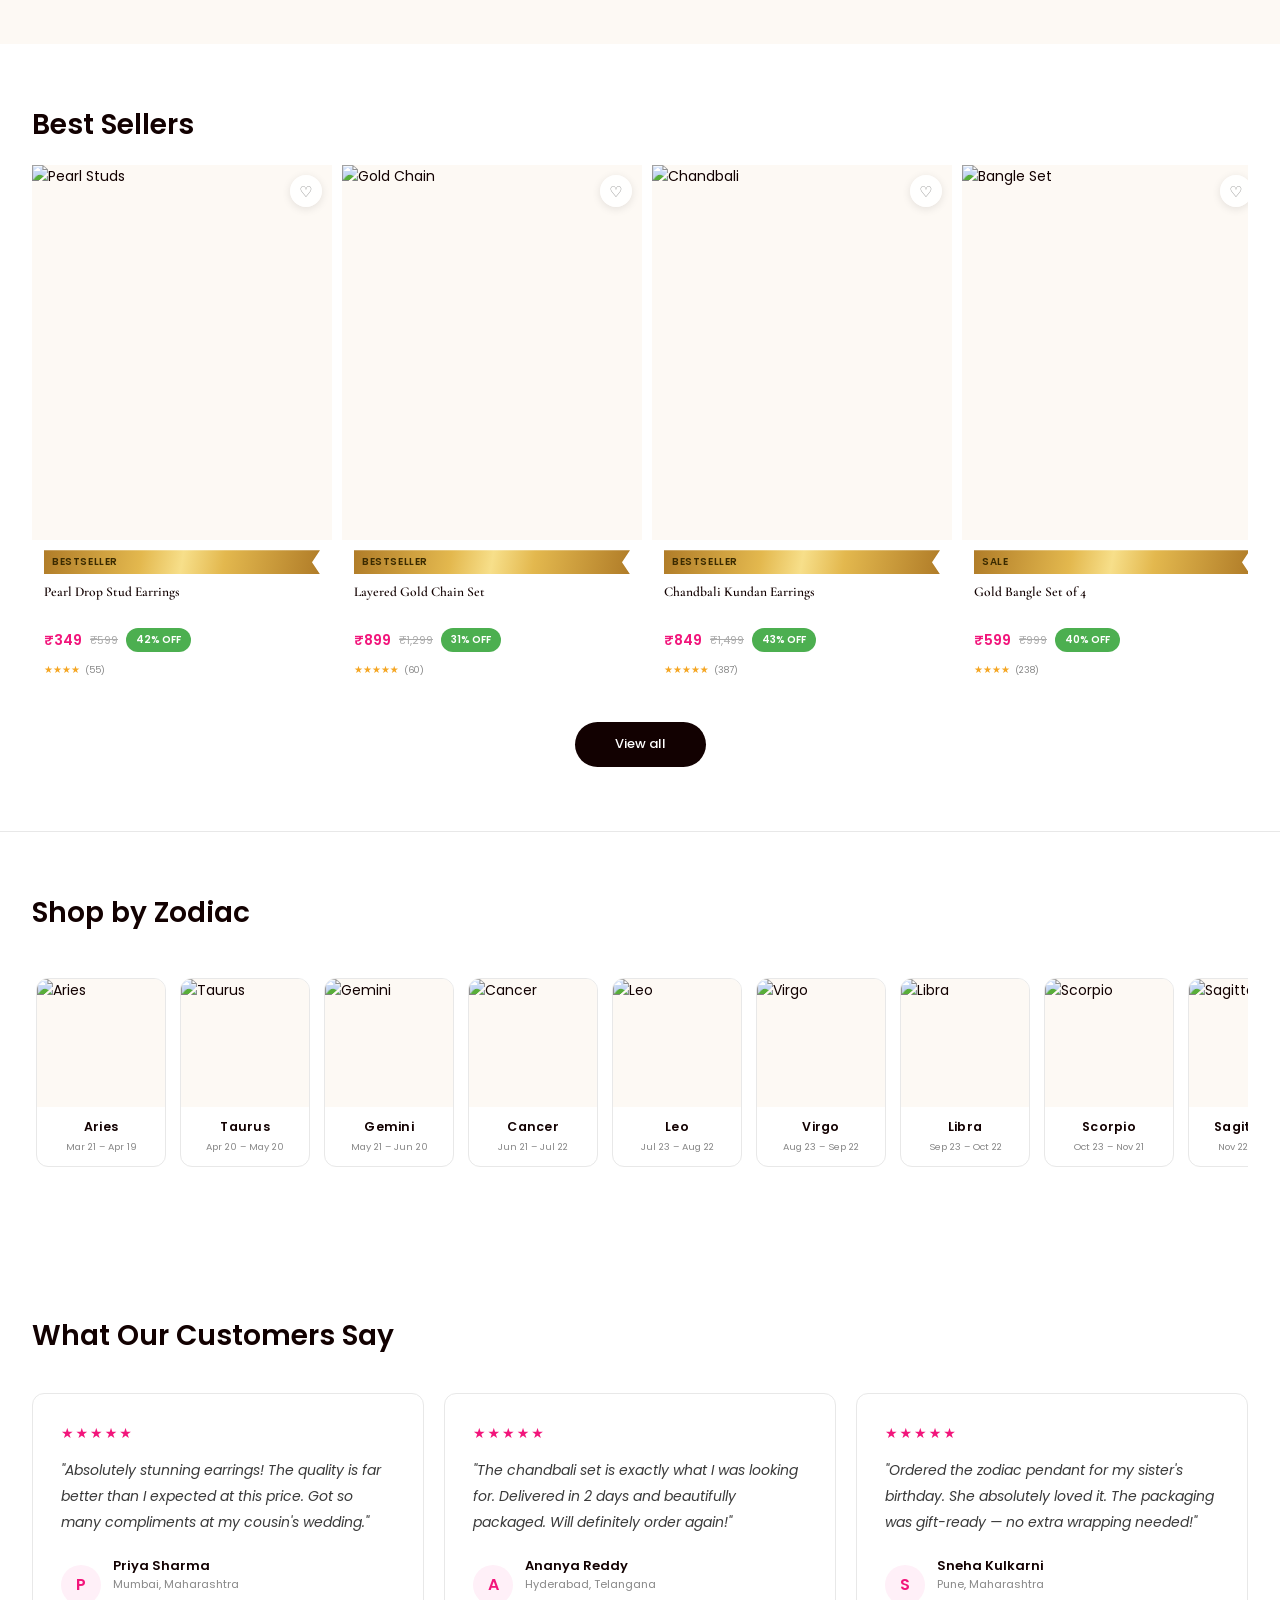
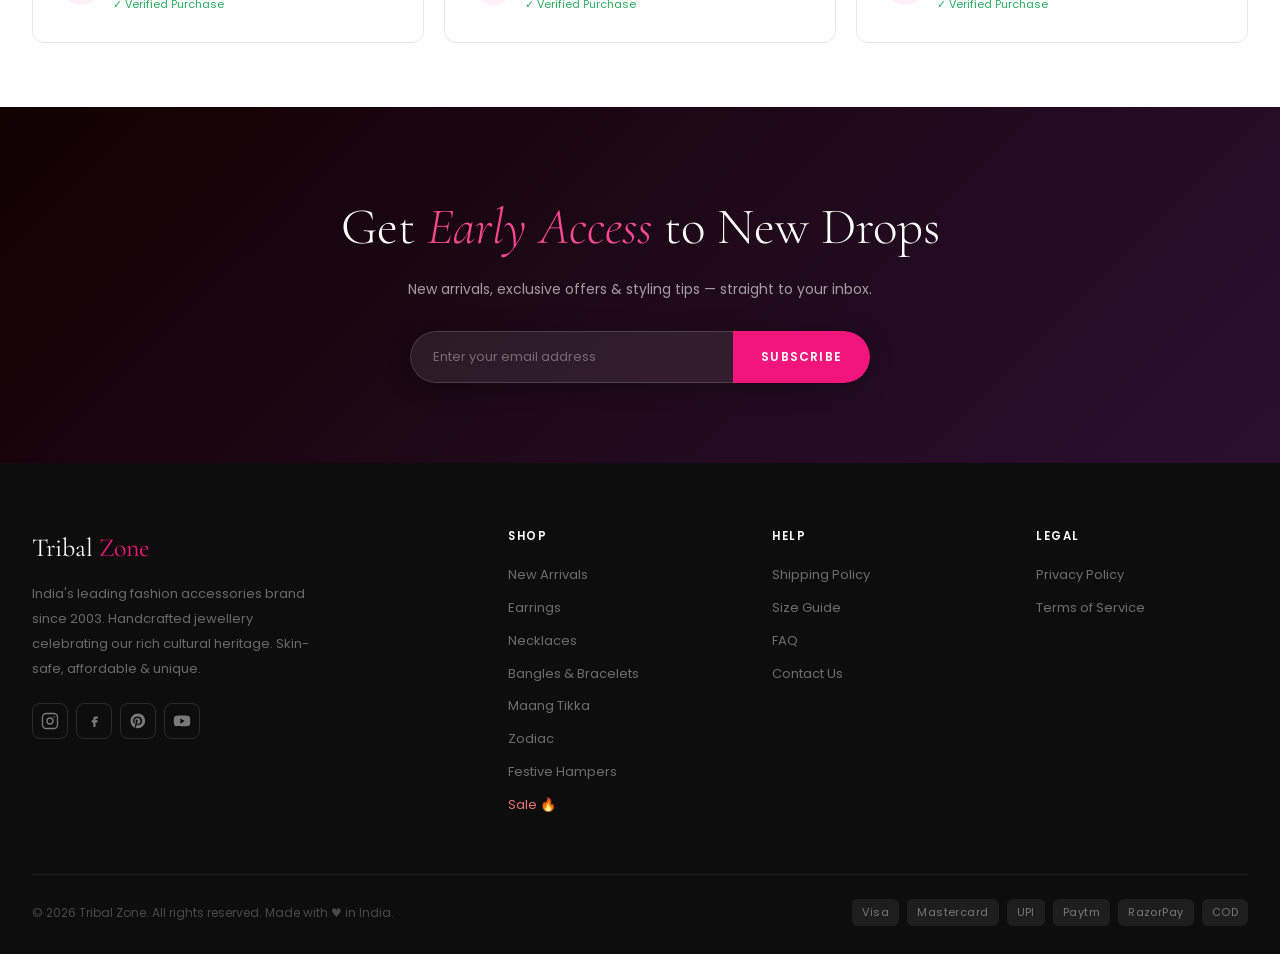
==== commit f95f045b: "Fix homepage content + clean footer (Maang Tikka labels, real social icons, footer links) - Maang Ti" ====
--- a/index.html
+++ b/index.html
@@ -1034,9 +1034,9 @@
       <button class="row-arr row-prev" onclick="scrollRow('tikkaRow',-1)"><svg width="16" height="16" fill="none" stroke="currentColor" stroke-width="2.5" viewBox="0 0 24 24"><path d="m15 18-6-6 6-6"/></svg></button>
       <div class="prod-row" id="tikkaRow">
         <a class="pcard" href="product.html"><div class="pcard-img"><img class="i1" src="https://cdn.shopify.com/s/files/1/0301/2793/files/TZ4357-25_1.jpg?v=1780913340" alt=""/><img class="i2" src="https://cdn.shopify.com/s/files/1/0301/2793/files/TZ4357-25_2.jpg?v=1780913339" alt=""/><button class="pcard-wish" onclick="event.preventDefault();toggleWish(this)">♡</button><div class="pcard-atb">Add to Bag</div></div><div class="pcard-info"><span class="pcard-badge b-new">New</span><div class="pcard-cat"></div><div class="pcard-name">Pearl &amp; Kundan Maang Tikka</div><div class="pcard-stars">★★★★★ <span>(44)</span></div><div class="pcard-price"><span class="p-now">₹499</span><div class="p-meta"><span class="p-was">₹799</span><span class="p-off">38% OFF</span></div></div><div class="pcard-free">✓ Free delivery</div></div></a>
-        <a class="pcard" href="product.html"><div class="pcard-img"><img class="i1" src="https://cdn.shopify.com/s/files/1/0301/2793/files/TZHC4351-32_1.jpg?v=1780912975" alt=""/><img class="i2" src="https://cdn.shopify.com/s/files/1/0301/2793/files/TZHC4351-32_2.jpg?v=1780912975" alt=""/><button class="pcard-wish" onclick="event.preventDefault();toggleWish(this)">♡</button><div class="pcard-atb">Add to Bag</div></div><div class="pcard-info"><span class="pcard-badge b-best">Bestseller</span><div class="pcard-cat">Necklaces</div><div class="pcard-name">Silver Four-Leaf Clover Pendant</div><div class="pcard-stars">★★★★★ <span>(118)</span></div><div class="pcard-price"><span class="p-now">₹389</span><div class="p-meta"><span class="p-was">₹699</span><span class="p-off">44% OFF</span></div></div><div class="pcard-free">✓ Free delivery</div></div></a>
-        <a class="pcard" href="product.html"><div class="pcard-img"><img class="i1" src="https://cdn.shopify.com/s/files/1/0301/2793/files/TZHC4351-33_1.jpg?v=1780912672" alt=""/><img class="i2" src="https://cdn.shopify.com/s/files/1/0301/2793/files/TZHC4351-33_2.jpg?v=1780912672" alt=""/><button class="pcard-wish" onclick="event.preventDefault();toggleWish(this)">♡</button><div class="pcard-atb">Add to Bag</div></div><div class="pcard-info"><span class="pcard-badge b-sale">Sale</span><div class="pcard-cat">Necklaces</div><div class="pcard-name">Silver Angel Wings Heart Pendant</div><div class="pcard-stars">★★★★★ <span>(87)</span></div><div class="pcard-price"><span class="p-now">₹389</span><div class="p-meta"><span class="p-was">₹699</span><span class="p-off">44% OFF</span></div></div><div class="pcard-free">✓ Free delivery</div></div></a>
-        <a class="pcard" href="product.html"><div class="pcard-img"><img class="i1" src="https://cdn.shopify.com/s/files/1/0301/2793/files/TZHC4351-30_1.jpg?v=1780912288" alt=""/><img class="i2" src="https://cdn.shopify.com/s/files/1/0301/2793/files/TZHC4351-30_2.jpg?v=1780912288" alt=""/><button class="pcard-wish" onclick="event.preventDefault();toggleWish(this)">♡</button><div class="pcard-atb">Add to Bag</div></div><div class="pcard-info"><span class="pcard-badge b-new">New</span><div class="pcard-cat">Necklaces</div><div class="pcard-name">Silver Infinity Heart Pendant</div><div class="pcard-stars">★★★★★ <span>(33)</span></div><div class="pcard-price"><span class="p-now">₹389</span><div class="p-meta"><span class="p-was">₹699</span><span class="p-off">44% OFF</span></div></div><div class="pcard-free">✓ Free delivery</div></div></a>
+        <a class="pcard" href="product.html"><div class="pcard-img"><img class="i1" src="https://cdn.shopify.com/s/files/1/0301/2793/files/TZHC4351-32_1.jpg?v=1780912975" alt=""/><img class="i2" src="https://cdn.shopify.com/s/files/1/0301/2793/files/TZHC4351-32_2.jpg?v=1780912975" alt=""/><button class="pcard-wish" onclick="event.preventDefault();toggleWish(this)">♡</button><div class="pcard-atb">Add to Bag</div></div><div class="pcard-info"><span class="pcard-badge b-best">Bestseller</span><div class="pcard-cat">Maang Tikka</div><div class="pcard-name">Silver Four-Leaf Clover Pendant</div><div class="pcard-stars">★★★★★ <span>(118)</span></div><div class="pcard-price"><span class="p-now">₹389</span><div class="p-meta"><span class="p-was">₹699</span><span class="p-off">44% OFF</span></div></div><div class="pcard-free">✓ Free delivery</div></div></a>
+        <a class="pcard" href="product.html"><div class="pcard-img"><img class="i1" src="https://cdn.shopify.com/s/files/1/0301/2793/files/TZHC4351-33_1.jpg?v=1780912672" alt=""/><img class="i2" src="https://cdn.shopify.com/s/files/1/0301/2793/files/TZHC4351-33_2.jpg?v=1780912672" alt=""/><button class="pcard-wish" onclick="event.preventDefault();toggleWish(this)">♡</button><div class="pcard-atb">Add to Bag</div></div><div class="pcard-info"><span class="pcard-badge b-sale">Sale</span><div class="pcard-cat">Maang Tikka</div><div class="pcard-name">Silver Angel Wings Heart Pendant</div><div class="pcard-stars">★★★★★ <span>(87)</span></div><div class="pcard-price"><span class="p-now">₹389</span><div class="p-meta"><span class="p-was">₹699</span><span class="p-off">44% OFF</span></div></div><div class="pcard-free">✓ Free delivery</div></div></a>
+        <a class="pcard" href="product.html"><div class="pcard-img"><img class="i1" src="https://cdn.shopify.com/s/files/1/0301/2793/files/TZHC4351-30_1.jpg?v=1780912288" alt=""/><img class="i2" src="https://cdn.shopify.com/s/files/1/0301/2793/files/TZHC4351-30_2.jpg?v=1780912288" alt=""/><button class="pcard-wish" onclick="event.preventDefault();toggleWish(this)">♡</button><div class="pcard-atb">Add to Bag</div></div><div class="pcard-info"><span class="pcard-badge b-new">New</span><div class="pcard-cat">Maang Tikka</div><div class="pcard-name">Silver Infinity Heart Pendant</div><div class="pcard-stars">★★★★★ <span>(33)</span></div><div class="pcard-price"><span class="p-now">₹389</span><div class="p-meta"><span class="p-was">₹699</span><span class="p-off">44% OFF</span></div></div><div class="pcard-free">✓ Free delivery</div></div></a>
       </div>
       <button class="row-arr row-next" onclick="scrollRow('tikkaRow',1)"><svg width="16" height="16" fill="none" stroke="currentColor" stroke-width="2.5" viewBox="0 0 24 24"><path d="m9 18 6-6-6-6"/></svg></button>
     </div>
@@ -1271,10 +1271,10 @@
         <a href="index.html" class="footer-brand-logo">Tribal <span>Zone</span></a>
         <p class="footer-about">India's leading fashion accessories brand since 2003. Handcrafted jewellery celebrating our rich cultural heritage. Skin-safe, affordable &amp; unique.</p>
         <div class="footer-socials">
-          <a href="#" class="soc-btn" title="Instagram">IG</a>
-          <a href="#" class="soc-btn" title="Facebook">FB</a>
-          <a href="#" class="soc-btn" title="Pinterest">PT</a>
-          <a href="#" class="soc-btn" title="YouTube">YT</a>
+          <a href="https://www.instagram.com/tribal.zone" class="soc-btn" title="Instagram" aria-label="Instagram"><svg width="18" height="18" viewBox="0 0 24 24" fill="none" stroke="currentColor" stroke-width="1.8"><rect x="2" y="2" width="20" height="20" rx="5"/><circle cx="12" cy="12" r="4"/><circle cx="17.5" cy="6.5" r="1" fill="currentColor" stroke="none"/></svg></a>
+          <a href="https://www.facebook.com/tribalzone" class="soc-btn" title="Facebook" aria-label="Facebook"><svg width="18" height="18" viewBox="0 0 24 24" fill="currentColor"><path d="M14 9h3V6h-3c-1.66 0-3 1.34-3 3v2H9v3h2v6h3v-6h2.5l.5-3H14V9.5c0-.28.22-.5.5-.5z"/></svg></a>
+          <a href="https://www.pinterest.com/tribalzone" class="soc-btn" title="Pinterest" aria-label="Pinterest"><svg width="18" height="18" viewBox="0 0 24 24" fill="currentColor"><path d="M12 2C6.48 2 2 6.48 2 12c0 4.08 2.45 7.58 5.95 9.12-.08-.78-.16-1.97.03-2.82.17-.75 1.1-4.77 1.1-4.77s-.28-.56-.28-1.39c0-1.3.76-2.27 1.7-2.27.8 0 1.19.6 1.19 1.32 0 .8-.51 2-.78 3.12-.22.93.47 1.69 1.39 1.69 1.66 0 2.94-1.75 2.94-4.28 0-2.24-1.61-3.8-3.91-3.8-2.66 0-4.22 2-4.22 4.06 0 .8.31 1.67.7 2.14a.28.28 0 0 1 .06.27c-.07.29-.23.93-.26 1.06-.04.17-.14.21-.32.13-1.2-.56-1.95-2.3-1.95-3.7 0-3.02 2.19-5.79 6.32-5.79 3.32 0 5.9 2.36 5.9 5.52 0 3.3-2.08 5.95-4.96 5.95-.97 0-1.88-.5-2.19-1.1l-.6 2.27c-.21.84-.8 1.88-1.19 2.51.9.28 1.84.43 2.83.43 5.52 0 10-4.48 10-10S17.52 2 12 2z"/></svg></a>
+          <a href="https://www.youtube.com/@tribalzone" class="soc-btn" title="YouTube" aria-label="YouTube"><svg width="18" height="18" viewBox="0 0 24 24" fill="currentColor"><path d="M22.5 7.2a2.8 2.8 0 0 0-1.96-1.98C18.8 4.75 12 4.75 12 4.75s-6.8 0-8.54.47A2.8 2.8 0 0 0 1.5 7.2C1.04 8.95 1.04 12 1.04 12s0 3.05.46 4.8a2.8 2.8 0 0 0 1.96 1.98c1.74.47 8.54.47 8.54.47s6.8 0 8.54-.47a2.8 2.8 0 0 0 1.96-1.98c.46-1.75.46-4.8.46-4.8s0-3.05-.46-4.8zM9.75 15.5v-7l6 3.5-6 3.5z"/></svg></a>
         </div>
       </div>
 
@@ -1295,26 +1295,18 @@
       <div class="footer-col">
         <h5>Help</h5>
         <ul>
-          <li><a href="#">Track Order</a></li>
-          <li><a href="#">Returns &amp; Exchange</a></li>
-          <li><a href="#">Shipping Policy</a></li>
-          <li><a href="#">Size Guide</a></li>
-          <li><a href="#">FAQ</a></li>
-          <li><a href="#">Contact Us</a></li>
-          <li><a href="#">Wholesale</a></li>
+          <li><a href="/policies/shipping-policy">Shipping Policy</a></li>
+          <li><a href="/pages/size-guide">Size Guide</a></li>
+          <li><a href="/pages/faq">FAQ</a></li>
+          <li><a href="/pages/contact">Contact Us</a></li>
         </ul>
       </div>
 
       <div class="footer-col">
-        <h5>About</h5>
+        <h5>Legal</h5>
         <ul>
-          <li><a href="#">Our Story</a></li>
-          <li><a href="#">Craftsmanship</a></li>
-          <li><a href="#">Sustainability</a></li>
-          <li><a href="#">Press &amp; Media</a></li>
-          <li><a href="#">Careers</a></li>
-          <li><a href="#">Privacy Policy</a></li>
-          <li><a href="#">Terms of Service</a></li>
+          <li><a href="/policies/privacy-policy">Privacy Policy</a></li>
+          <li><a href="/policies/terms-of-service">Terms of Service</a></li>
         </ul>
       </div>
 
